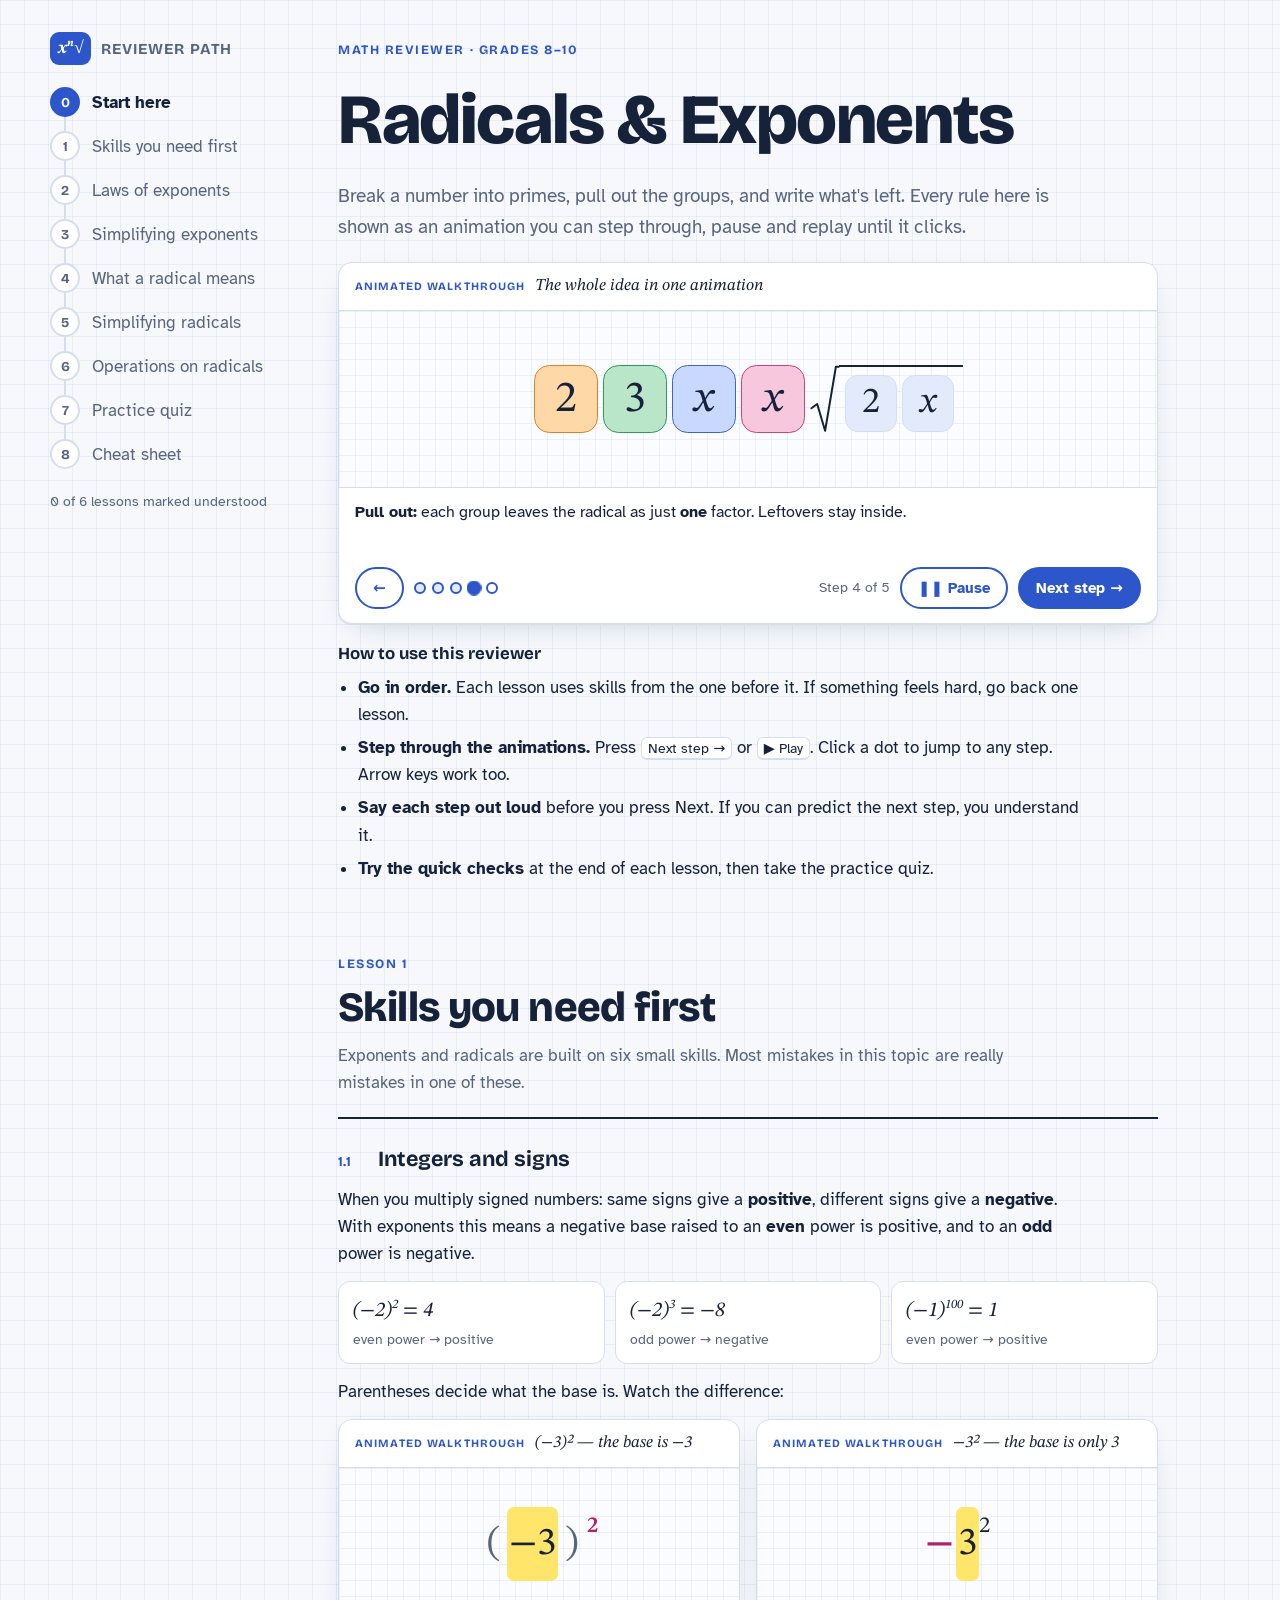
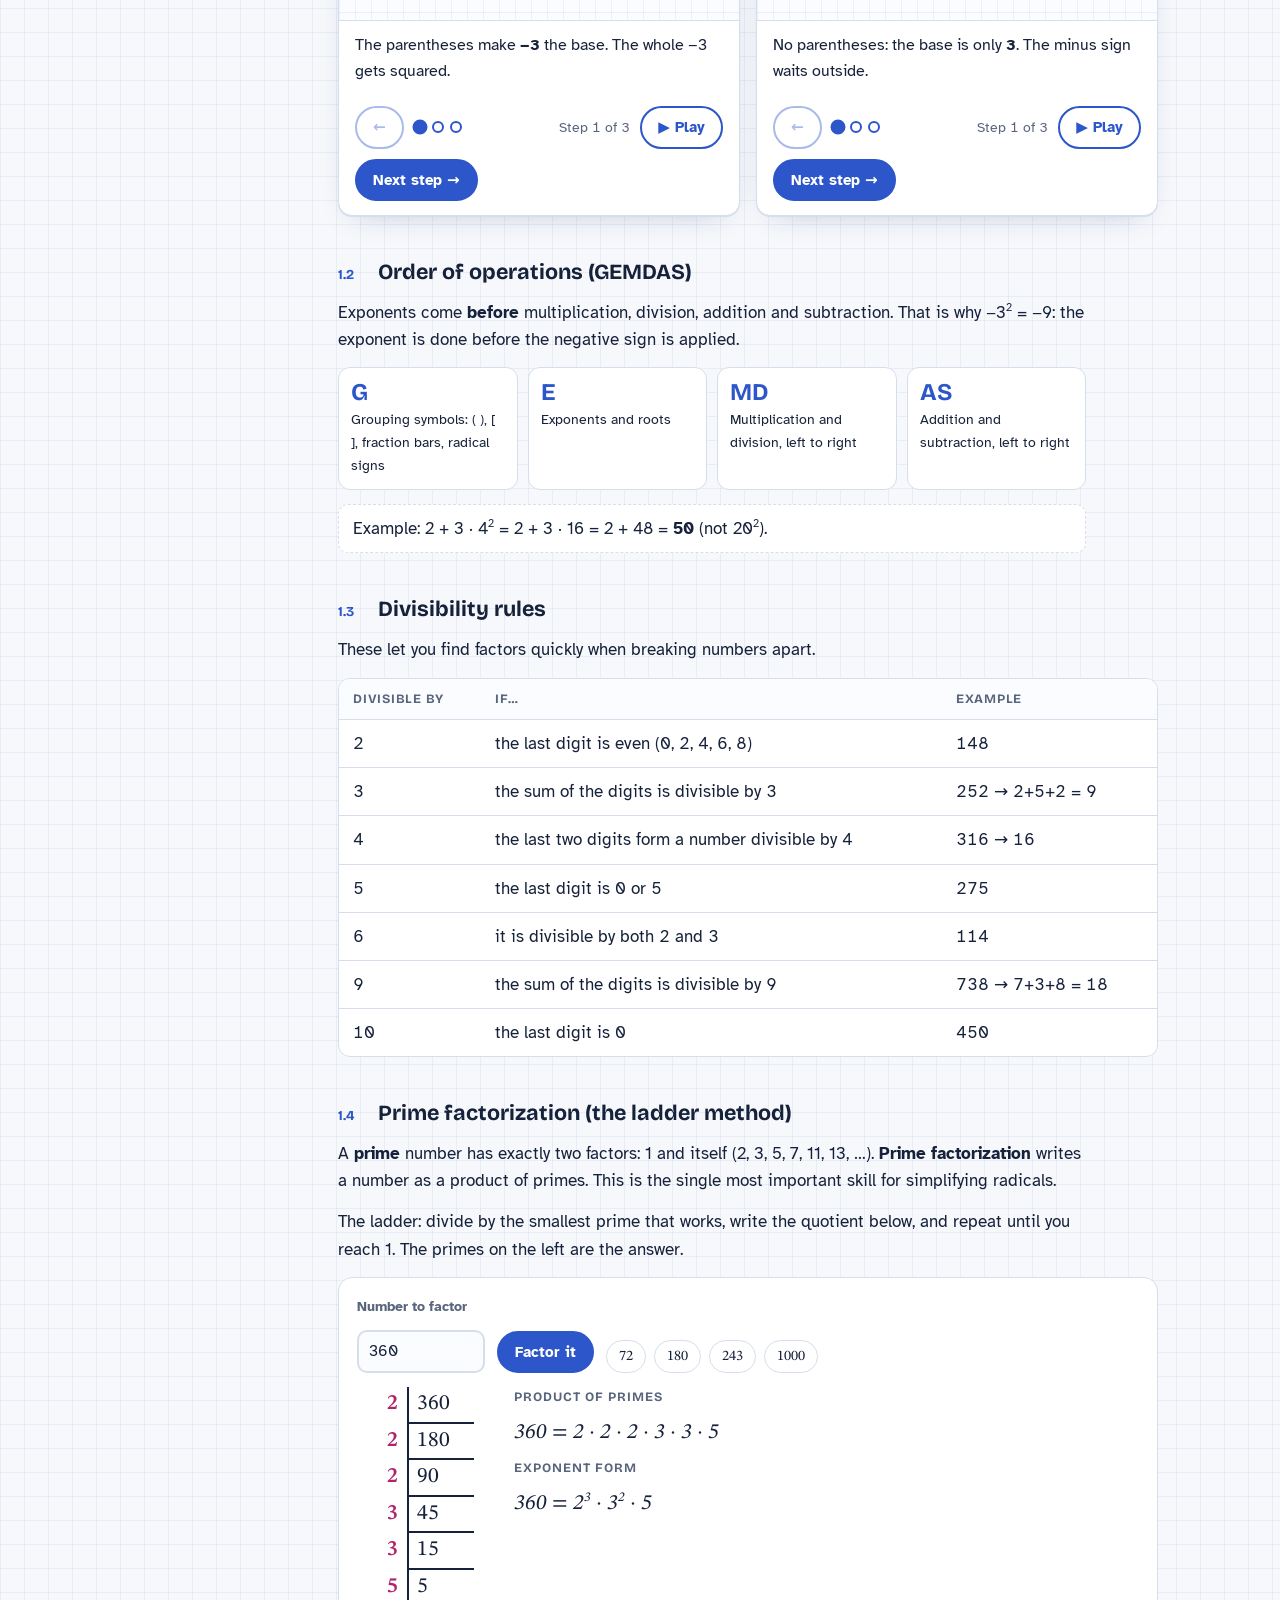
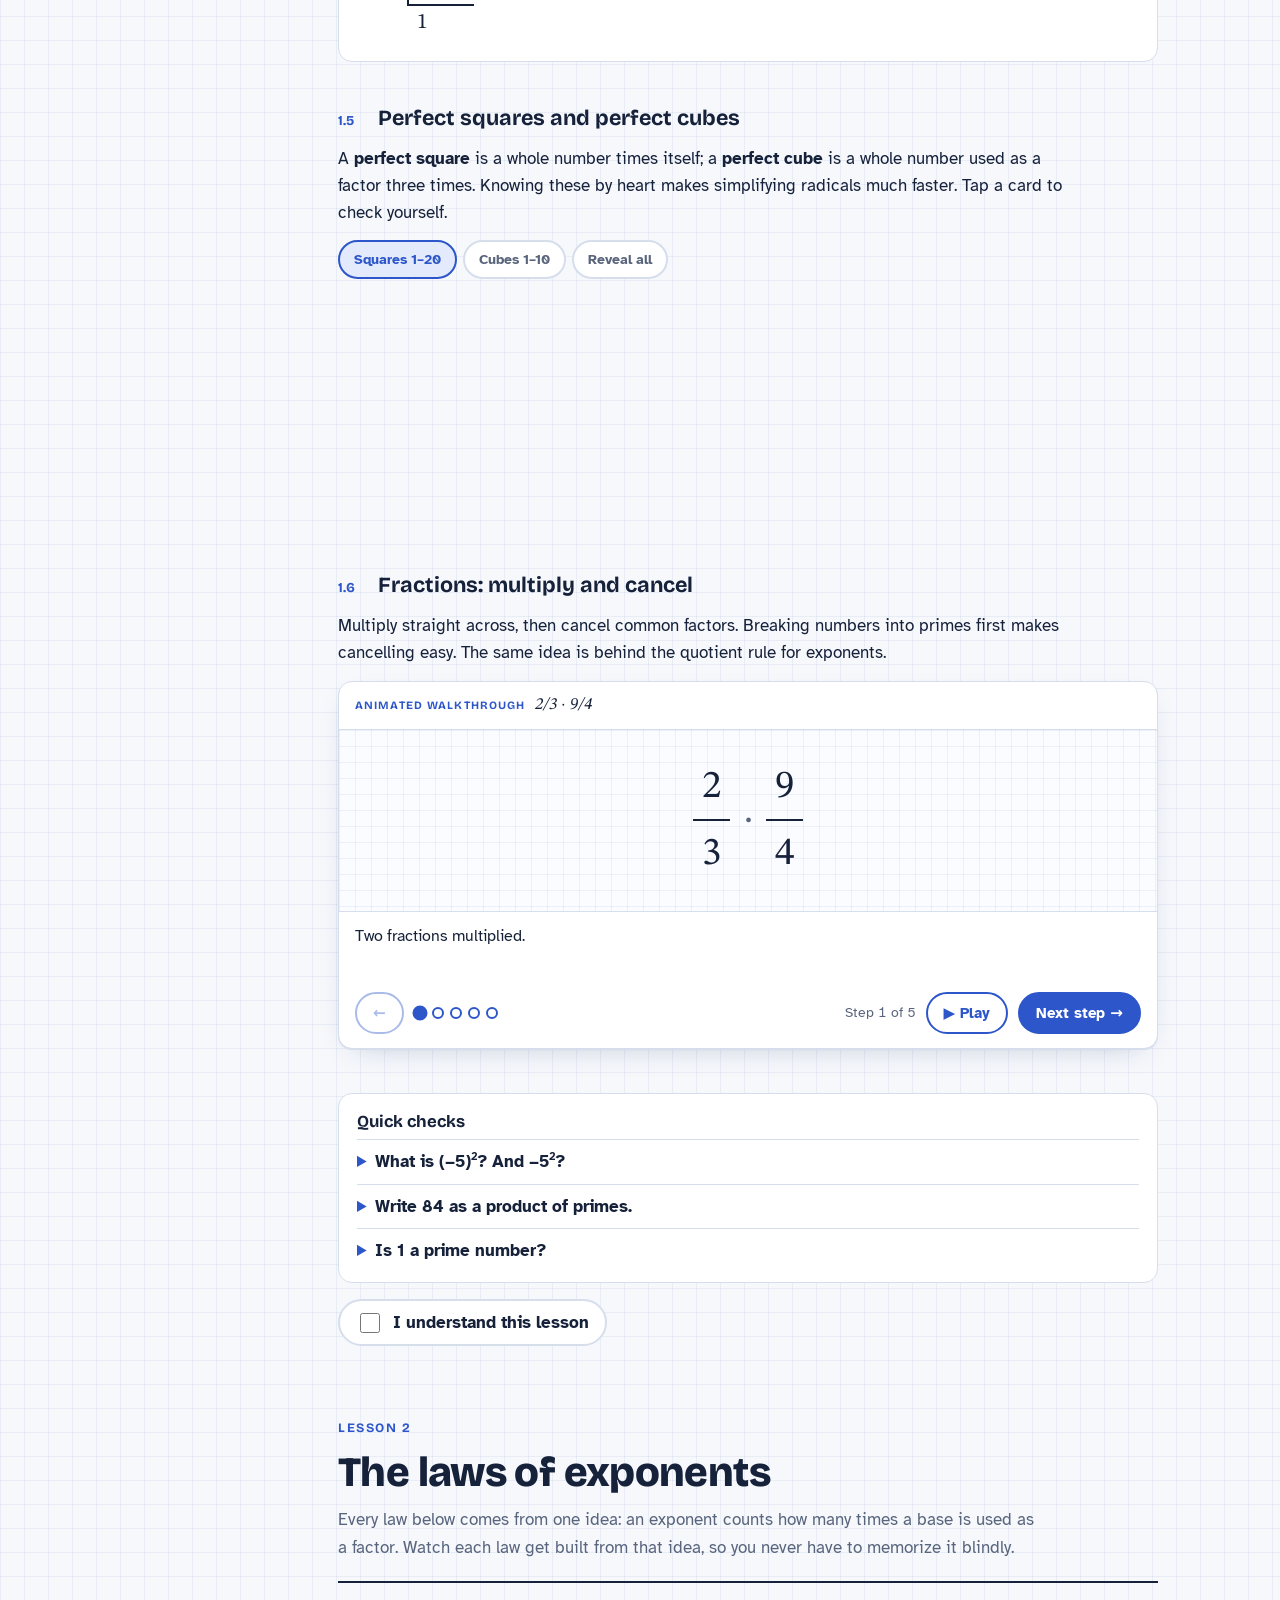
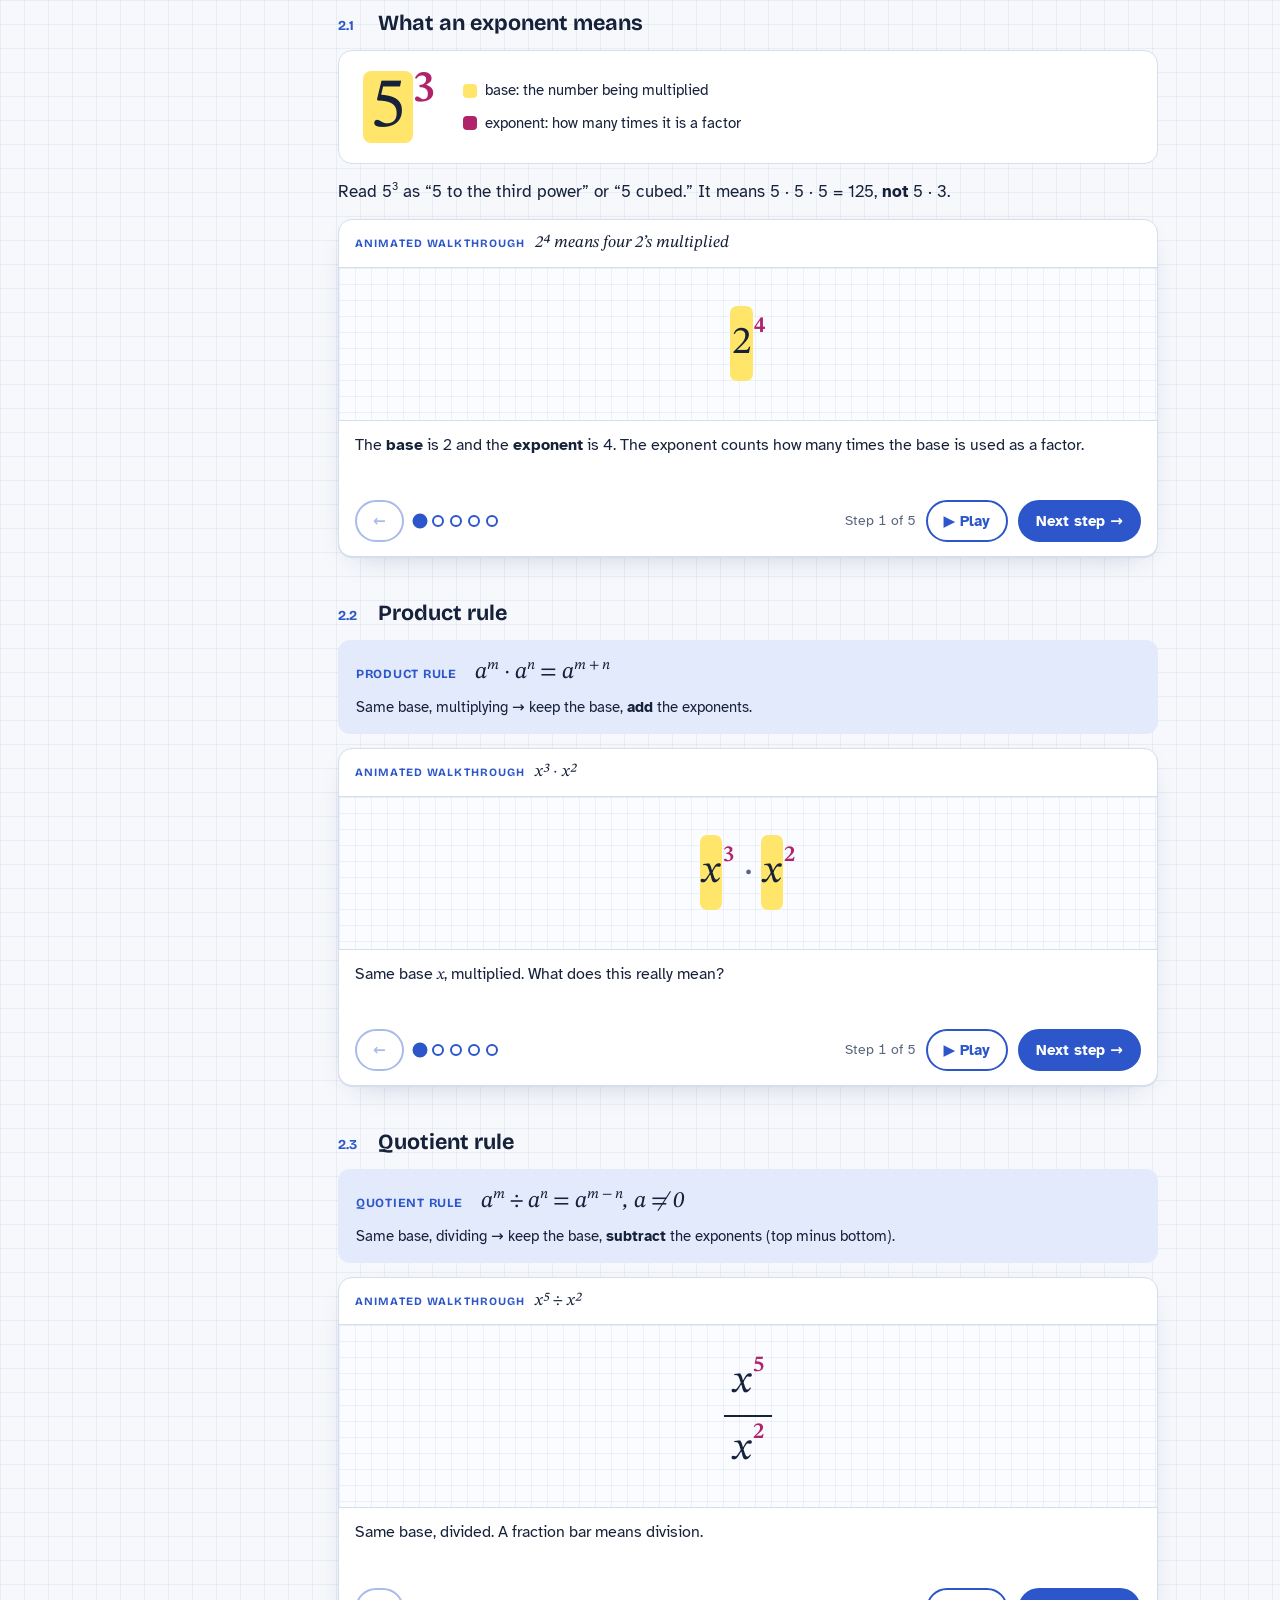
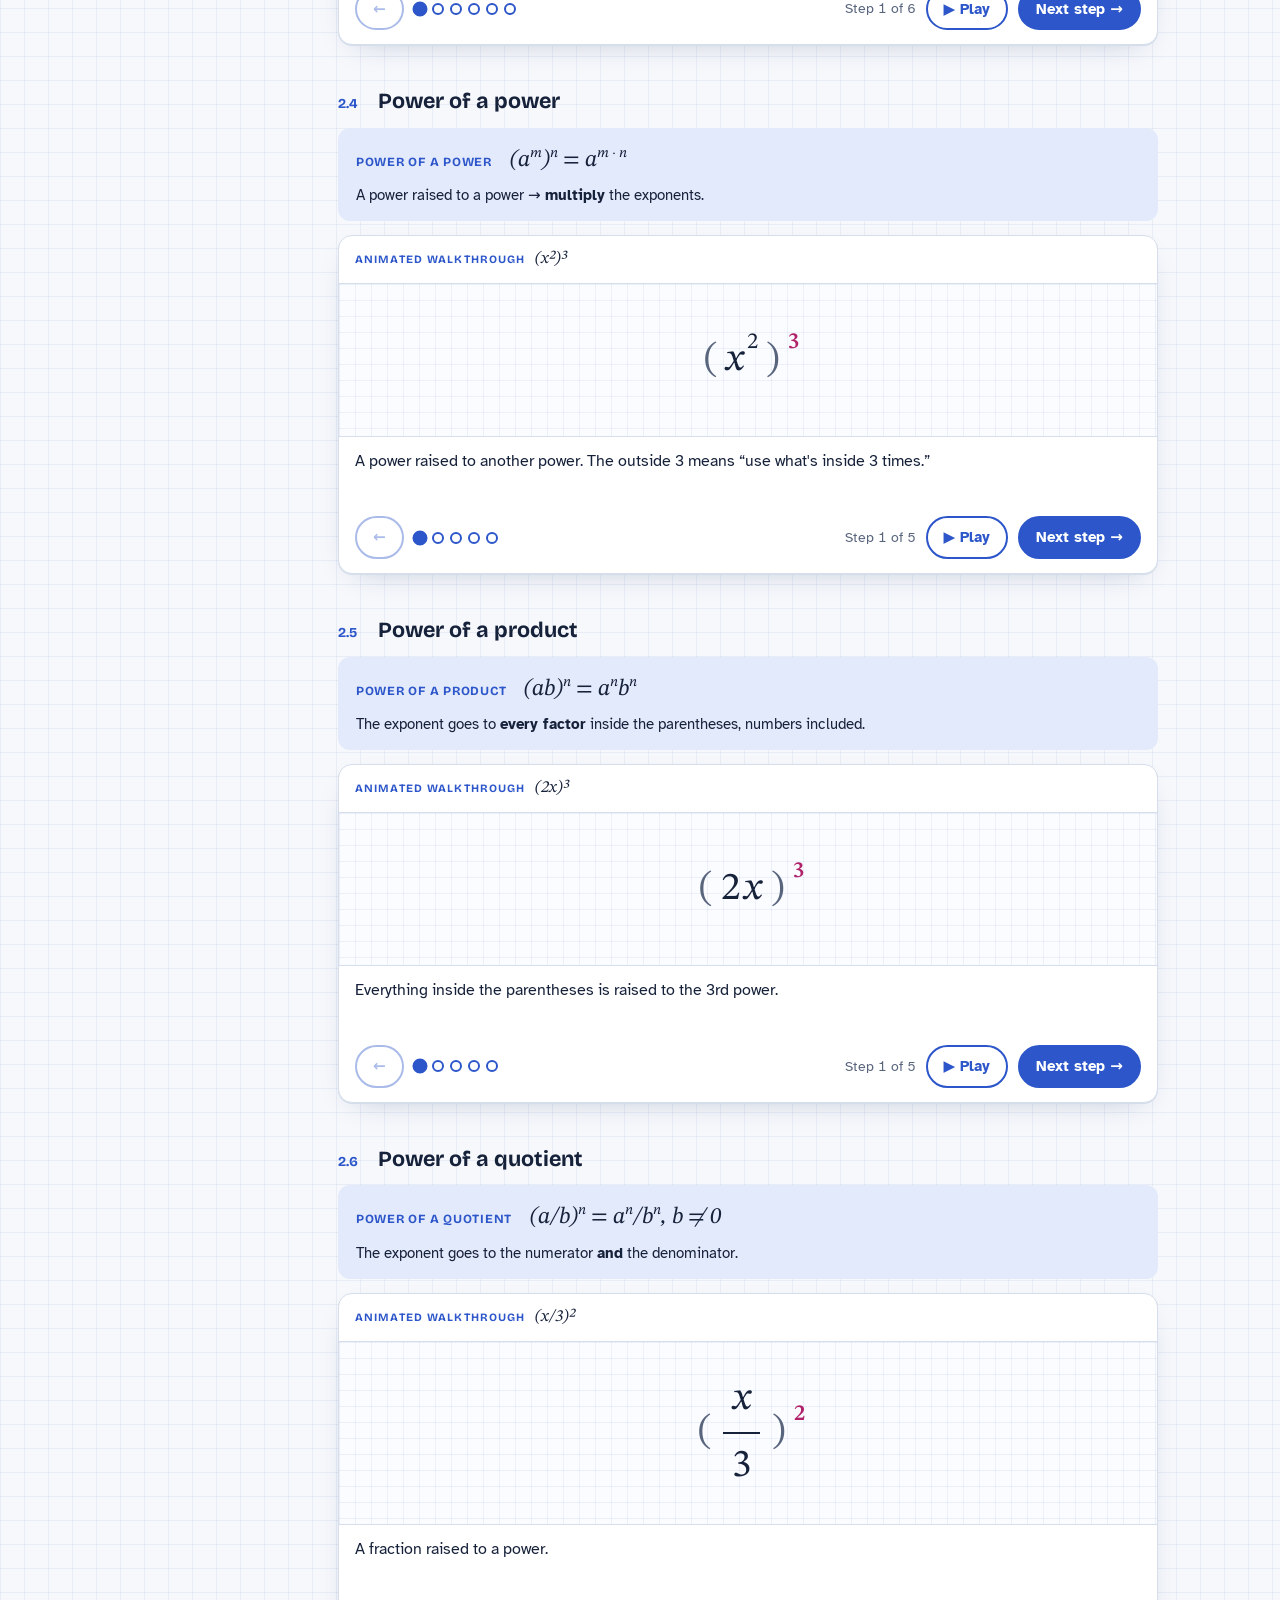
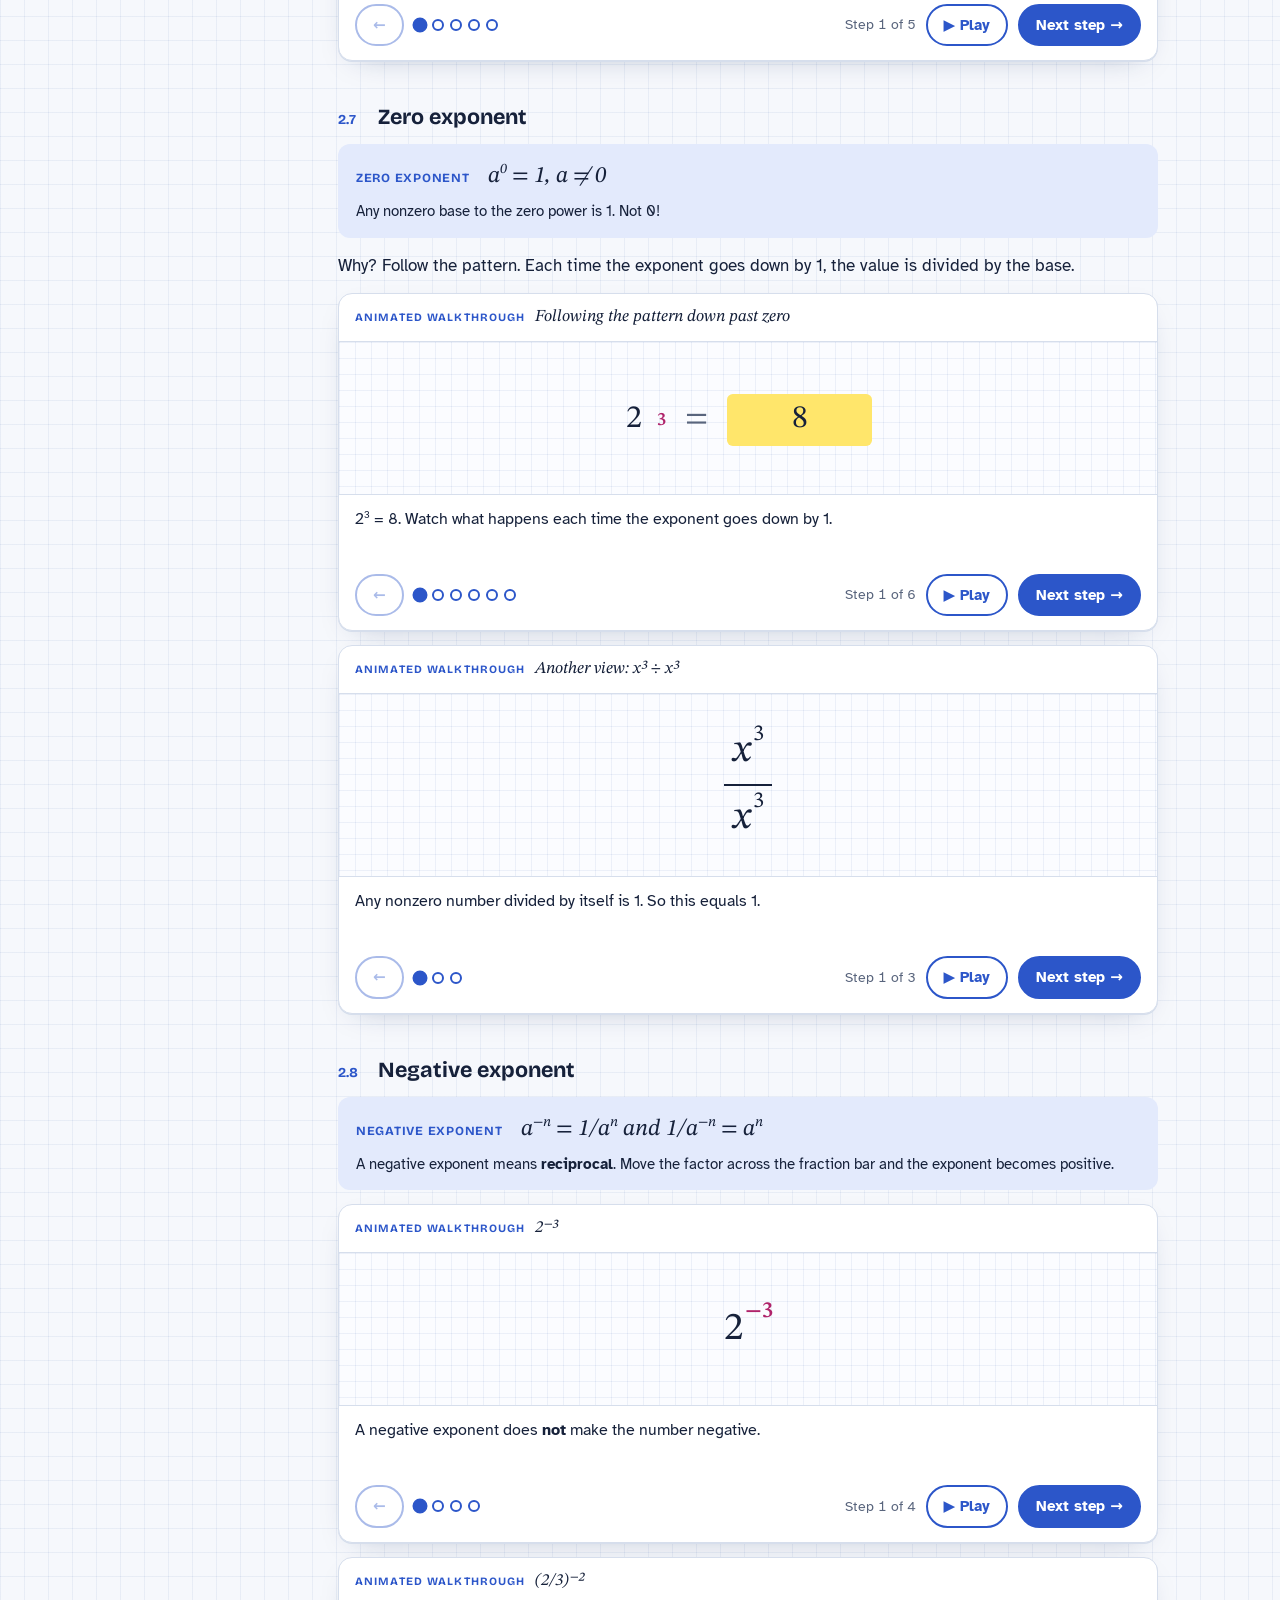
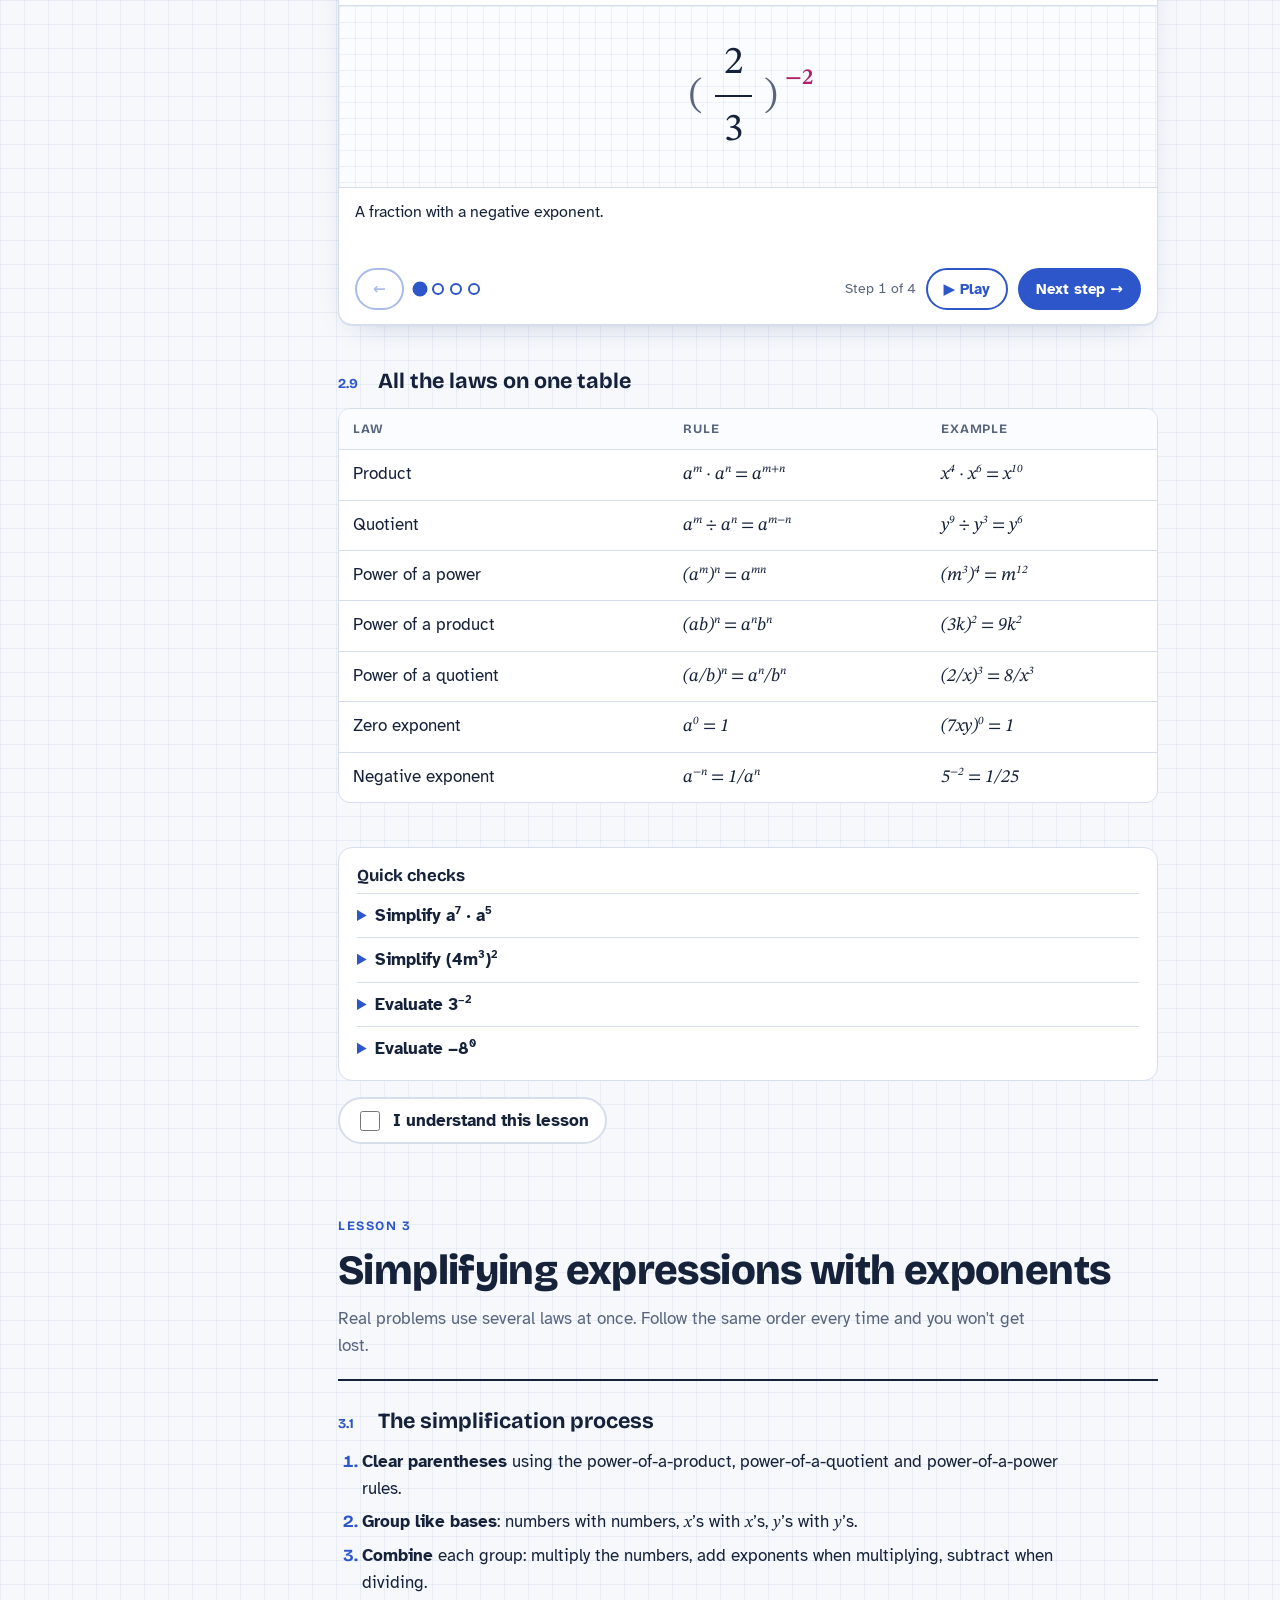
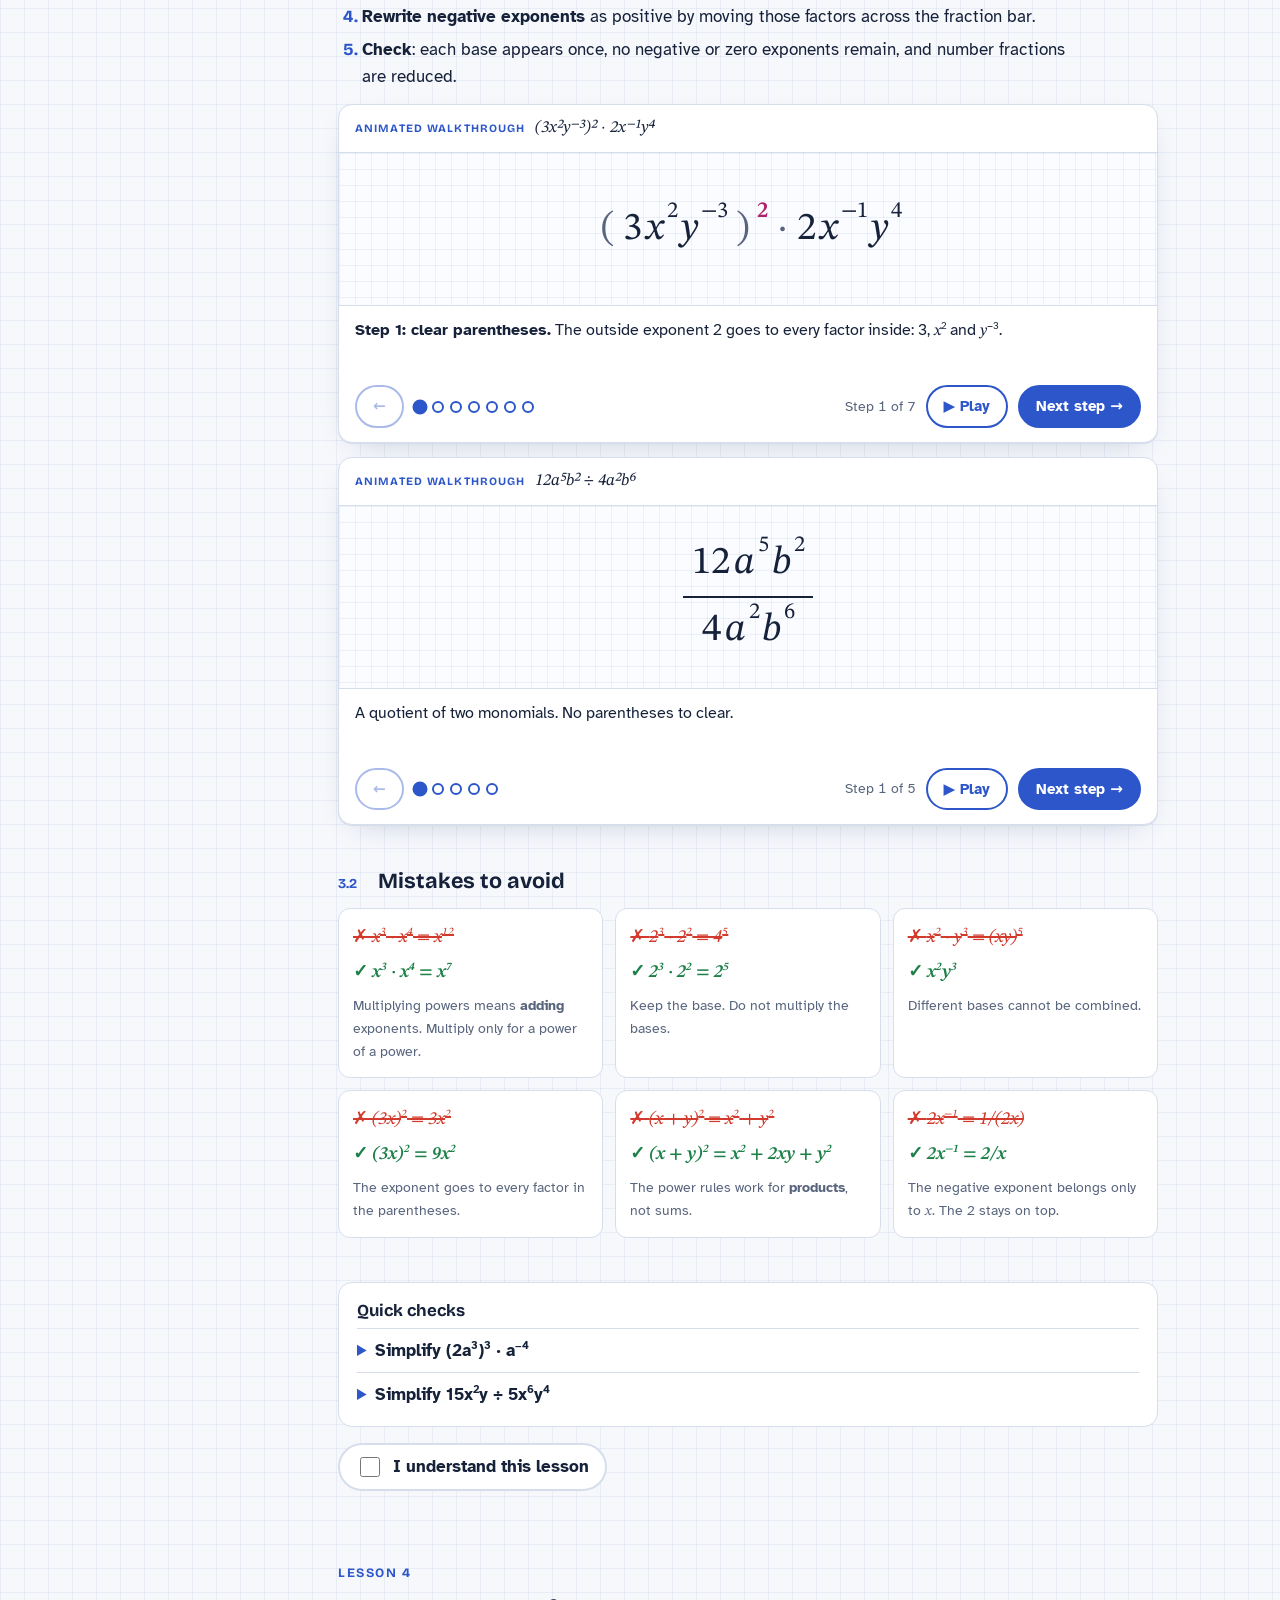
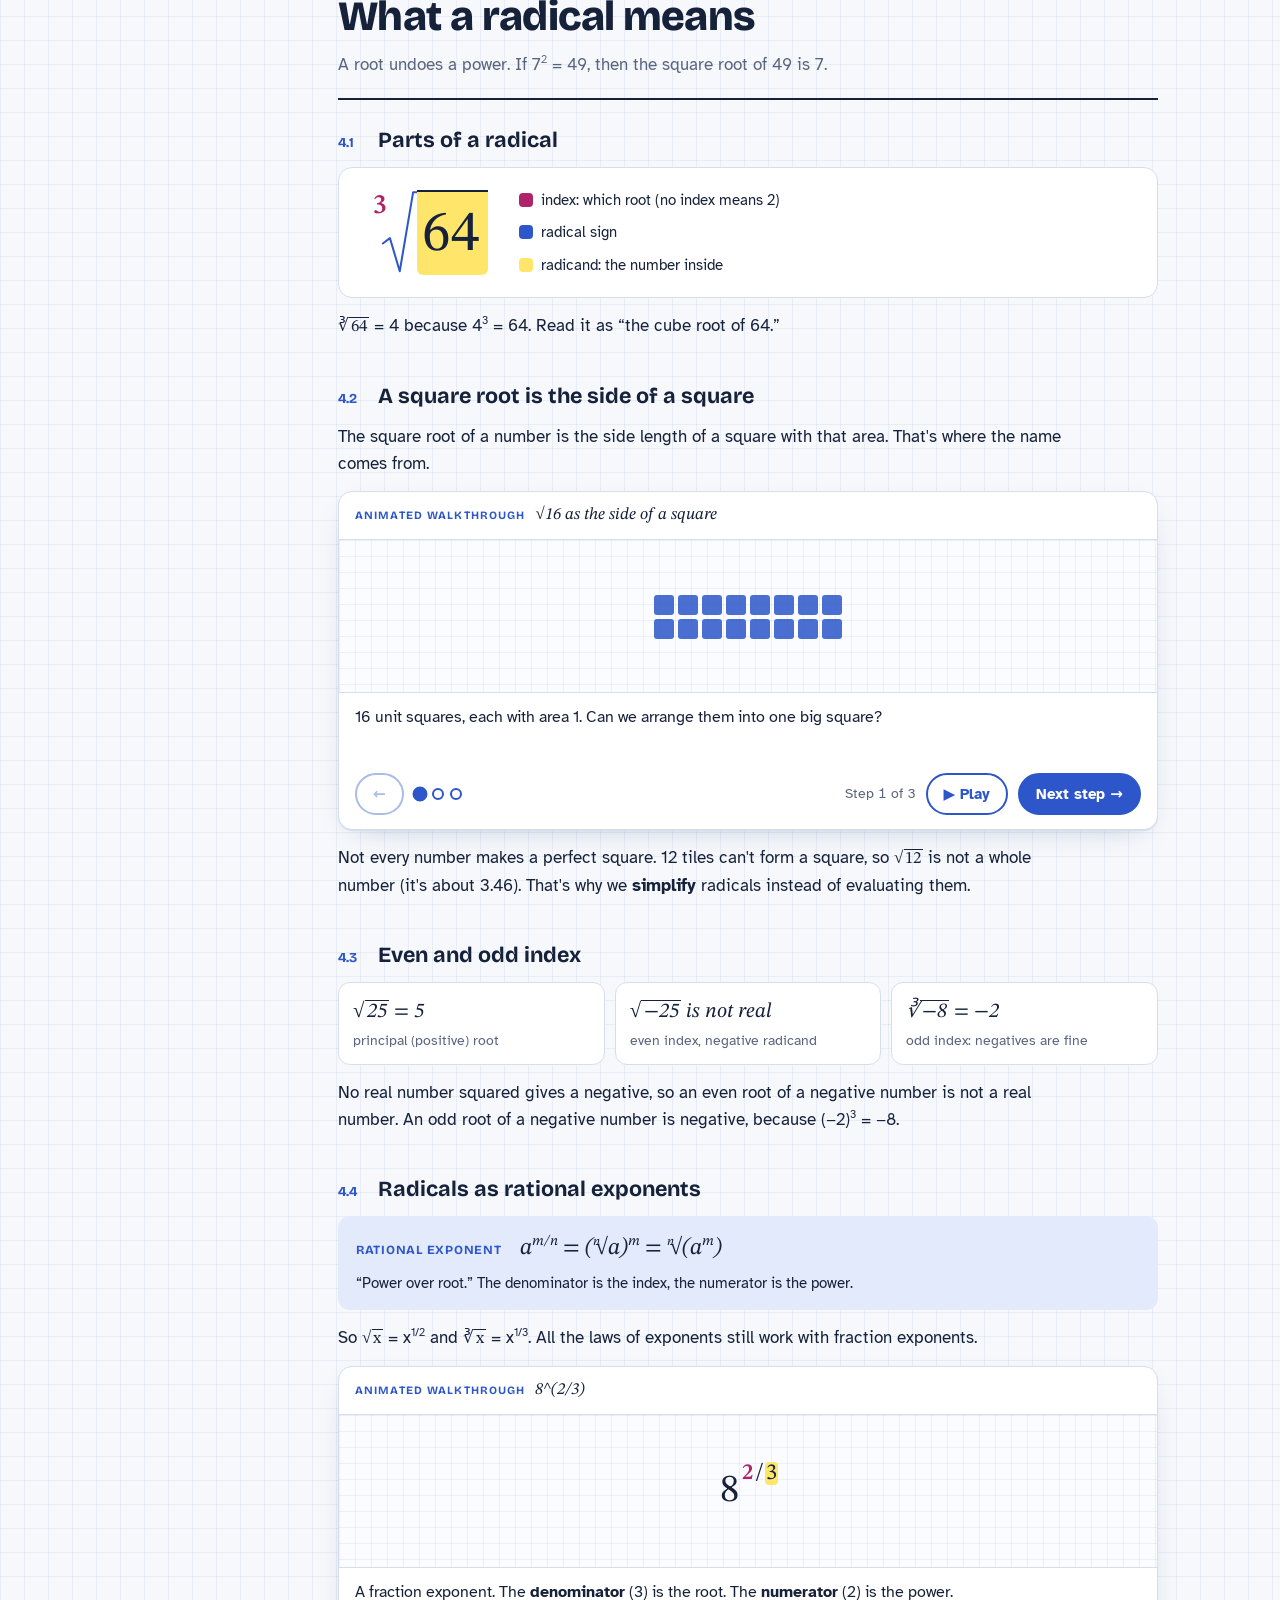
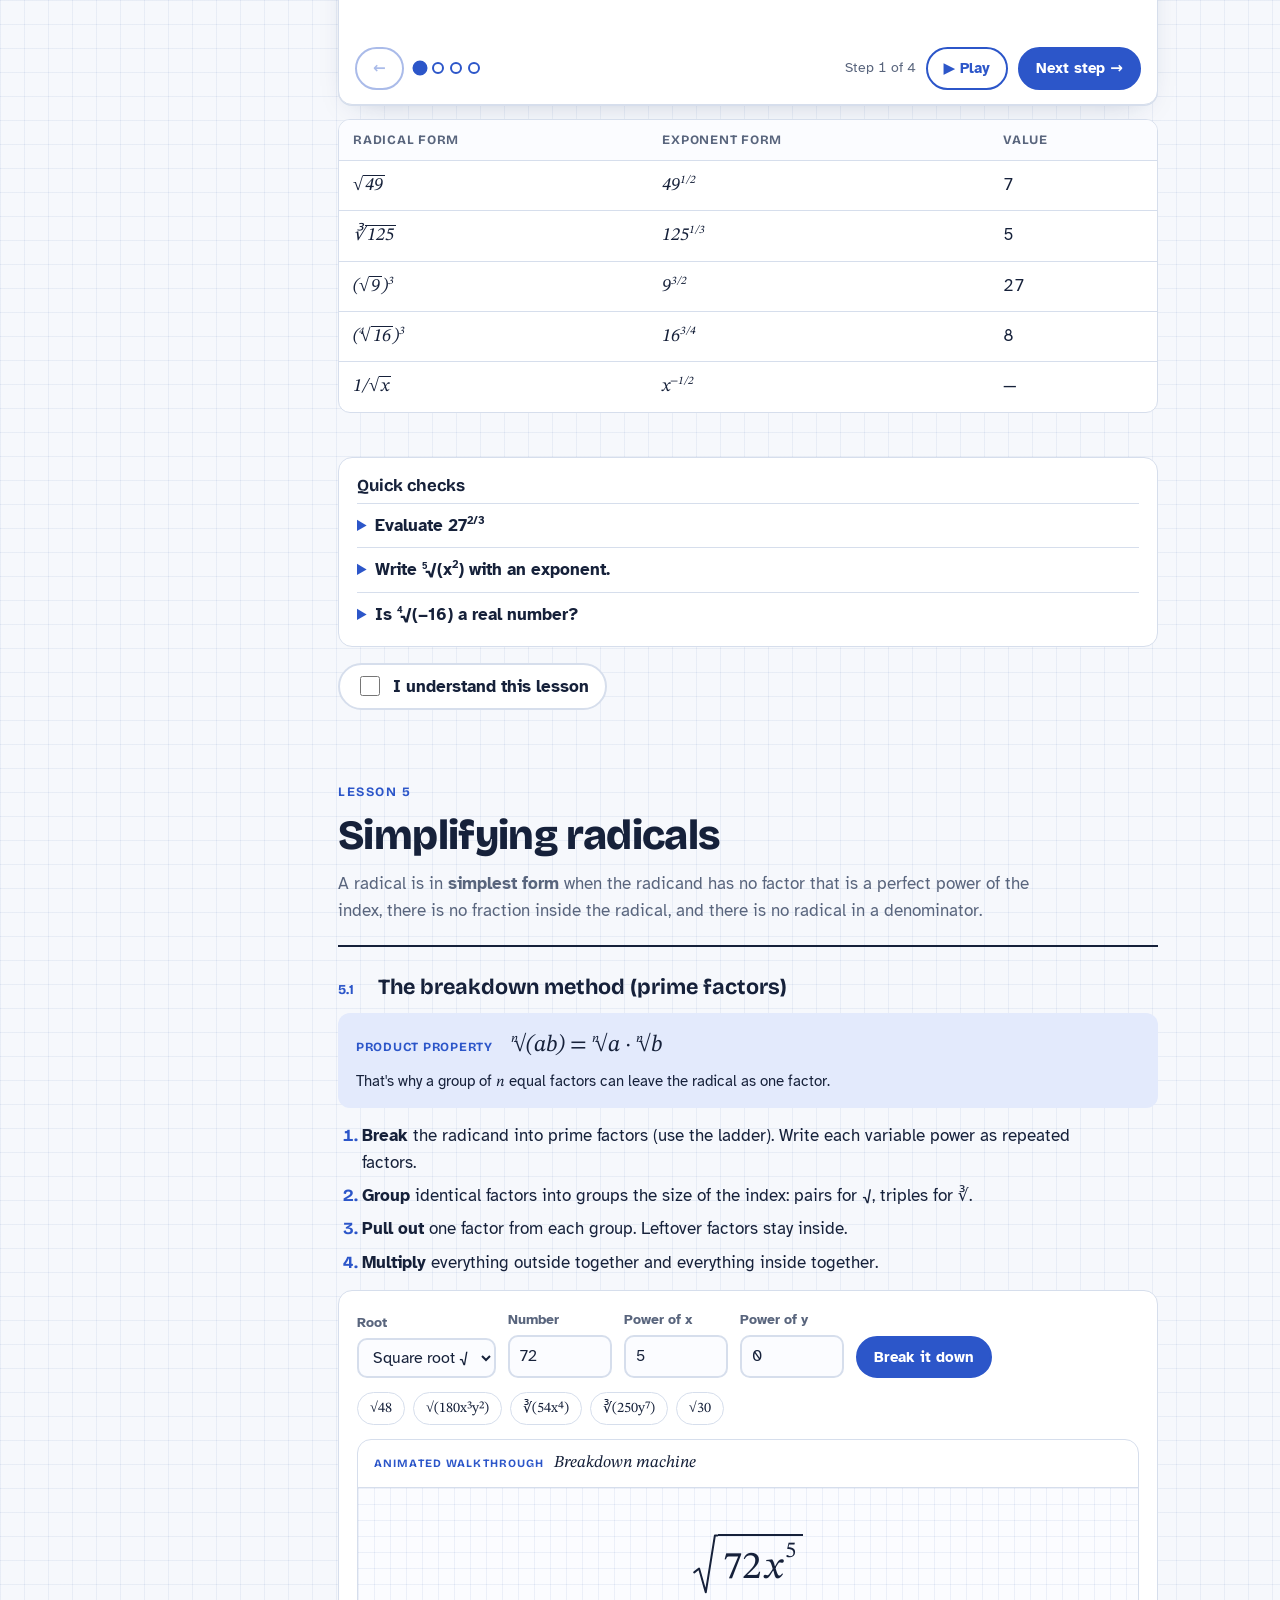
==== index.html @ 087edca4 "Add animated radicals and exponents reviewer site Static site with step-by-step animated walkthrough" ====
<!doctype html>
<html lang="en">
<head>
<meta charset="utf-8">
<meta name="viewport" content="width=device-width, initial-scale=1, viewport-fit=cover">
<title>Radicals &amp; Exponents Reviewer</title>
<meta name="claude:viewport-fit-sides" content="cover">
<meta name="description" content="An animated, step-by-step reviewer for the laws of exponents, simplifying radicals, and the prerequisite skills behind them.">
<link rel="preconnect" href="https://fonts.googleapis.com">
<link rel="preconnect" href="https://fonts.gstatic.com" crossorigin>
<link rel="stylesheet" href="https://fonts.googleapis.com/css2?family=Atkinson+Hyperlegible:ital,wght@0,400;0,700;1,400&family=Bricolage+Grotesque:opsz,wght@12..96,500;12..96,700;12..96,800&family=STIX+Two+Text:ital,wght@0,400;0,600;1,400;1,600&display=swap">
<link rel="stylesheet" href="style.css">
</head>
<body>
<!--CONTENT-START-->
<a class="skip" href="#start">Skip to content</a>

<div class="layout">
  <nav class="toc" aria-label="Reviewer sections">
    <div class="toc-brand">
      <span class="toc-logo" aria-hidden="true">x<sup>n</sup>√</span>
      <span>Reviewer path</span>
    </div>
    <ol>
      <li><a href="#start" data-sec="start"><span class="toc-n">0</span><span class="toc-t">Start here</span></a></li>
      <li><a href="#prereq" data-sec="prereq"><span class="toc-n">1</span><span class="toc-t">Skills you need first</span></a></li>
      <li><a href="#laws" data-sec="laws"><span class="toc-n">2</span><span class="toc-t">Laws of exponents</span></a></li>
      <li><a href="#simplify-exp" data-sec="simplify-exp"><span class="toc-n">3</span><span class="toc-t">Simplifying exponents</span></a></li>
      <li><a href="#radicals" data-sec="radicals"><span class="toc-n">4</span><span class="toc-t">What a radical means</span></a></li>
      <li><a href="#simplify-rad" data-sec="simplify-rad"><span class="toc-n">5</span><span class="toc-t">Simplifying radicals</span></a></li>
      <li><a href="#operations" data-sec="operations"><span class="toc-n">6</span><span class="toc-t">Operations on radicals</span></a></li>
      <li><a href="#practice" data-sec="practice"><span class="toc-n">7</span><span class="toc-t">Practice quiz</span></a></li>
      <li><a href="#cheatsheet" data-sec="cheatsheet"><span class="toc-n">8</span><span class="toc-t">Cheat sheet</span></a></li>
    </ol>
    <p class="toc-progress"><span id="doneCount">0</span> of 6 lessons marked understood</p>
  </nav>

  <main id="main">

    <!-- ============ 0. START ============ -->
    <section id="start" class="hero" data-section>
      <p class="eyebrow">Math reviewer · Grades 8–10</p>
      <h1>Radicals &amp; Exponents</h1>
      <p class="lede">Break a number into primes, pull out the groups, and write what's left. Every rule here is shown as an animation you can step through, pause and replay until it clicks.</p>
      <div class="hero-demo" id="heroDemo" data-title="The whole idea in one animation"></div>
      <div class="howto">
        <h2 class="h-small">How to use this reviewer</h2>
        <ul class="howto-list">
          <li><b>Go in order.</b> Each lesson uses skills from the one before it. If something feels hard, go back one lesson.</li>
          <li><b>Step through the animations.</b> Press <kbd>Next step →</kbd> or <kbd>▶ Play</kbd>. Click a dot to jump to any step. Arrow keys work too.</li>
          <li><b>Say each step out loud</b> before you press Next. If you can predict the next step, you understand it.</li>
          <li><b>Try the quick checks</b> at the end of each lesson, then take the practice quiz.</li>
        </ul>
      </div>
    </section>

    <!-- ============ 1. PREREQUISITES ============ -->
    <section id="prereq" data-section>
      <header class="sec-head">
        <span class="sec-n">Lesson 1</span>
        <h2>Skills you need first</h2>
        <p>Exponents and radicals are built on six small skills. Most mistakes in this topic are really mistakes in one of these.</p>
      </header>

      <article class="topic">
        <h3><span class="tn">1.1</span> Integers and signs</h3>
        <p>When you multiply signed numbers: same signs give a <b>positive</b>, different signs give a <b>negative</b>. With exponents this means a negative base raised to an <b>even</b> power is positive, and to an <b>odd</b> power is negative.</p>
        <div class="mini-grid">
          <div class="mini"><span class="m">(−2)<sup>2</sup> = 4</span><span class="cap">even power → positive</span></div>
          <div class="mini"><span class="m">(−2)<sup>3</sup> = −8</span><span class="cap">odd power → negative</span></div>
          <div class="mini"><span class="m">(−1)<sup>100</sup> = 1</span><span class="cap">even power → positive</span></div>
        </div>
        <p>Parentheses decide what the base is. Watch the difference:</p>
        <div class="pair">
          <div data-stepper="signParen" data-title="(−3)² — the base is −3"></div>
          <div data-stepper="signNoParen" data-title="−3² — the base is only 3"></div>
        </div>
      </article>

      <article class="topic">
        <h3><span class="tn">1.2</span> Order of operations (GEMDAS)</h3>
        <p>Exponents come <b>before</b> multiplication, division, addition and subtraction. That is why −3<sup>2</sup> = −9: the exponent is done before the negative sign is applied.</p>
        <ol class="gemdas">
          <li><b>G</b><span>Grouping symbols: ( ), [ ], fraction bars, radical signs</span></li>
          <li><b>E</b><span>Exponents and roots</span></li>
          <li><b>MD</b><span>Multiplication and division, left to right</span></li>
          <li><b>AS</b><span>Addition and subtraction, left to right</span></li>
        </ol>
        <p class="example">Example: 2 + 3 · 4<sup>2</sup> = 2 + 3 · 16 = 2 + 48 = <b>50</b> (not 20<sup>2</sup>).</p>
      </article>

      <article class="topic">
        <h3><span class="tn">1.3</span> Divisibility rules</h3>
        <p>These let you find factors quickly when breaking numbers apart.</p>
        <div class="table-wrap">
          <table class="tbl">
            <thead><tr><th>Divisible by</th><th>If…</th><th>Example</th></tr></thead>
            <tbody>
              <tr><td>2</td><td>the last digit is even (0, 2, 4, 6, 8)</td><td>148</td></tr>
              <tr><td>3</td><td>the sum of the digits is divisible by 3</td><td>252 → 2+5+2 = 9</td></tr>
              <tr><td>4</td><td>the last two digits form a number divisible by 4</td><td>316 → 16</td></tr>
              <tr><td>5</td><td>the last digit is 0 or 5</td><td>275</td></tr>
              <tr><td>6</td><td>it is divisible by both 2 and 3</td><td>114</td></tr>
              <tr><td>9</td><td>the sum of the digits is divisible by 9</td><td>738 → 7+3+8 = 18</td></tr>
              <tr><td>10</td><td>the last digit is 0</td><td>450</td></tr>
            </tbody>
          </table>
        </div>
      </article>

      <article class="topic">
        <h3><span class="tn">1.4</span> Prime factorization (the ladder method)</h3>
        <p>A <b>prime</b> number has exactly two factors: 1 and itself (2, 3, 5, 7, 11, 13, …). <b>Prime factorization</b> writes a number as a product of primes. This is the single most important skill for simplifying radicals.</p>
        <p>The ladder: divide by the smallest prime that works, write the quotient below, and repeat until you reach 1. The primes on the left are the answer.</p>
        <div class="tool" id="ladderTool">
          <form class="tool-form" id="ladderForm">
            <label for="ladderN">Number to factor</label>
            <input id="ladderN" type="number" min="2" max="100000" value="360" inputmode="numeric">
            <button type="submit" class="btn">Factor it</button>
            <div class="chips" aria-label="Try these numbers">
              <button type="button" class="chip-btn" data-n="72">72</button>
              <button type="button" class="chip-btn" data-n="180">180</button>
              <button type="button" class="chip-btn" data-n="243">243</button>
              <button type="button" class="chip-btn" data-n="1000">1000</button>
            </div>
          </form>
          <div class="ladder-out" id="ladderOut" aria-live="polite"></div>
        </div>
      </article>

      <article class="topic">
        <h3><span class="tn">1.5</span> Perfect squares and perfect cubes</h3>
        <p>A <b>perfect square</b> is a whole number times itself; a <b>perfect cube</b> is a whole number used as a factor three times. Knowing these by heart makes simplifying radicals much faster. Tap a card to check yourself.</p>
        <div class="seg" role="group" aria-label="Choose card set">
          <button type="button" class="seg-btn is-on" data-set="sq" aria-pressed="true">Squares 1–20</button>
          <button type="button" class="seg-btn" data-set="cu" aria-pressed="false">Cubes 1–10</button>
          <button type="button" class="seg-btn" data-set="flipall">Reveal all</button>
        </div>
        <div class="cards" id="cards"></div>
      </article>

      <article class="topic">
        <h3><span class="tn">1.6</span> Fractions: multiply and cancel</h3>
        <p>Multiply straight across, then cancel common factors. Breaking numbers into primes first makes cancelling easy. The same idea is behind the quotient rule for exponents.</p>
        <div data-stepper="fraction" data-title="2/3 · 9/4"></div>
      </article>

      <div class="checks">
        <h3 class="h-small">Quick checks</h3>
        <details><summary>What is (−5)<sup>2</sup>? And −5<sup>2</sup>?</summary><p>(−5)<sup>2</sup> = 25 because the base is −5. −5<sup>2</sup> = −25 because only 5 is squared.</p></details>
        <details><summary>Write 84 as a product of primes.</summary><p>84 = 2 · 2 · 3 · 7 = 2<sup>2</sup> · 3 · 7</p></details>
        <details><summary>Is 1 a prime number?</summary><p>No. A prime has exactly two different factors. 1 has only one factor.</p></details>
      </div>
      <label class="done"><input type="checkbox" id="done-prereq" data-done="prereq"> I understand this lesson</label>
    </section>

    <!-- ============ 2. LAWS OF EXPONENTS ============ -->
    <section id="laws" data-section>
      <header class="sec-head">
        <span class="sec-n">Lesson 2</span>
        <h2>The laws of exponents</h2>
        <p>Every law below comes from one idea: an exponent counts how many times a base is used as a factor. Watch each law get built from that idea, so you never have to memorize it blindly.</p>
      </header>

      <article class="topic">
        <h3><span class="tn">2.1</span> What an exponent means</h3>
        <div class="anatomy" aria-label="Parts of a power">
          <div class="anat-expr"><span class="anat-base">5</span><sup class="anat-exp">3</sup></div>
          <div class="anat-labels">
            <span class="lab lab-base">base: the number being multiplied</span>
            <span class="lab lab-exp">exponent: how many times it is a factor</span>
          </div>
        </div>
        <p>Read 5<sup>3</sup> as “5 to the third power” or “5 cubed.” It means 5 · 5 · 5 = 125, <b>not</b> 5 · 3.</p>
        <div data-stepper="meaning" data-title="2⁴ means four 2’s multiplied"></div>
      </article>

      <article class="topic">
        <h3><span class="tn">2.2</span> Product rule</h3>
        <div class="rule"><span class="rule-name">Product rule</span><span class="rule-f m">a<sup>m</sup> · a<sup>n</sup> = a<sup>m + n</sup></span><span class="rule-say">Same base, multiplying → keep the base, <b>add</b> the exponents.</span></div>
        <div data-stepper="product" data-title="x³ · x²"></div>
      </article>

      <article class="topic">
        <h3><span class="tn">2.3</span> Quotient rule</h3>
        <div class="rule"><span class="rule-name">Quotient rule</span><span class="rule-f m">a<sup>m</sup> ÷ a<sup>n</sup> = a<sup>m − n</sup>, a ≠ 0</span><span class="rule-say">Same base, dividing → keep the base, <b>subtract</b> the exponents (top minus bottom).</span></div>
        <div data-stepper="quotient" data-title="x⁵ ÷ x²"></div>
      </article>

      <article class="topic">
        <h3><span class="tn">2.4</span> Power of a power</h3>
        <div class="rule"><span class="rule-name">Power of a power</span><span class="rule-f m">(a<sup>m</sup>)<sup>n</sup> = a<sup>m · n</sup></span><span class="rule-say">A power raised to a power → <b>multiply</b> the exponents.</span></div>
        <div data-stepper="powpow" data-title="(x²)³"></div>
      </article>

      <article class="topic">
        <h3><span class="tn">2.5</span> Power of a product</h3>
        <div class="rule"><span class="rule-name">Power of a product</span><span class="rule-f m">(ab)<sup>n</sup> = a<sup>n</sup>b<sup>n</sup></span><span class="rule-say">The exponent goes to <b>every factor</b> inside the parentheses, numbers included.</span></div>
        <div data-stepper="powprod" data-title="(2x)³"></div>
      </article>

      <article class="topic">
        <h3><span class="tn">2.6</span> Power of a quotient</h3>
        <div class="rule"><span class="rule-name">Power of a quotient</span><span class="rule-f m">(a/b)<sup>n</sup> = a<sup>n</sup>/b<sup>n</sup>, b ≠ 0</span><span class="rule-say">The exponent goes to the numerator <b>and</b> the denominator.</span></div>
        <div data-stepper="powquot" data-title="(x/3)²"></div>
      </article>

      <article class="topic">
        <h3><span class="tn">2.7</span> Zero exponent</h3>
        <div class="rule"><span class="rule-name">Zero exponent</span><span class="rule-f m">a<sup>0</sup> = 1, a ≠ 0</span><span class="rule-say">Any nonzero base to the zero power is 1. Not 0!</span></div>
        <p>Why? Follow the pattern. Each time the exponent goes down by 1, the value is divided by the base.</p>
        <div data-stepper="pattern" data-title="Following the pattern down past zero"></div>
        <div data-stepper="zeroq" data-title="Another view: x³ ÷ x³"></div>
      </article>

      <article class="topic">
        <h3><span class="tn">2.8</span> Negative exponent</h3>
        <div class="rule"><span class="rule-name">Negative exponent</span><span class="rule-f m">a<sup>−n</sup> = 1/a<sup>n</sup> and 1/a<sup>−n</sup> = a<sup>n</sup></span><span class="rule-say">A negative exponent means <b>reciprocal</b>. Move the factor across the fraction bar and the exponent becomes positive.</span></div>
        <div data-stepper="negative" data-title="2⁻³"></div>
        <div data-stepper="negfrac" data-title="(2/3)⁻²"></div>
      </article>

      <article class="topic">
        <h3><span class="tn">2.9</span> All the laws on one table</h3>
        <div class="table-wrap">
          <table class="tbl laws-tbl">
            <thead><tr><th>Law</th><th>Rule</th><th>Example</th></tr></thead>
            <tbody>
              <tr><td>Product</td><td class="m">a<sup>m</sup> · a<sup>n</sup> = a<sup>m+n</sup></td><td class="m">x<sup>4</sup> · x<sup>6</sup> = x<sup>10</sup></td></tr>
              <tr><td>Quotient</td><td class="m">a<sup>m</sup> ÷ a<sup>n</sup> = a<sup>m−n</sup></td><td class="m">y<sup>9</sup> ÷ y<sup>3</sup> = y<sup>6</sup></td></tr>
              <tr><td>Power of a power</td><td class="m">(a<sup>m</sup>)<sup>n</sup> = a<sup>mn</sup></td><td class="m">(m<sup>3</sup>)<sup>4</sup> = m<sup>12</sup></td></tr>
              <tr><td>Power of a product</td><td class="m">(ab)<sup>n</sup> = a<sup>n</sup>b<sup>n</sup></td><td class="m">(3k)<sup>2</sup> = 9k<sup>2</sup></td></tr>
              <tr><td>Power of a quotient</td><td class="m">(a/b)<sup>n</sup> = a<sup>n</sup>/b<sup>n</sup></td><td class="m">(2/x)<sup>3</sup> = 8/x<sup>3</sup></td></tr>
              <tr><td>Zero exponent</td><td class="m">a<sup>0</sup> = 1</td><td class="m">(7xy)<sup>0</sup> = 1</td></tr>
              <tr><td>Negative exponent</td><td class="m">a<sup>−n</sup> = 1/a<sup>n</sup></td><td class="m">5<sup>−2</sup> = 1/25</td></tr>
            </tbody>
          </table>
        </div>
      </article>

      <div class="checks">
        <h3 class="h-small">Quick checks</h3>
        <details><summary>Simplify a<sup>7</sup> · a<sup>5</sup></summary><p>a<sup>12</sup>. Same base, multiplying: add 7 + 5.</p></details>
        <details><summary>Simplify (4m<sup>3</sup>)<sup>2</sup></summary><p>4<sup>2</sup>(m<sup>3</sup>)<sup>2</sup> = 16m<sup>6</sup>. Don't forget to square the 4.</p></details>
        <details><summary>Evaluate 3<sup>−2</sup></summary><p>1/3<sup>2</sup> = 1/9. The answer is positive.</p></details>
        <details><summary>Evaluate −8<sup>0</sup></summary><p>−1. Only 8 is raised to the 0 power: −(8<sup>0</sup>) = −(1) = −1.</p></details>
      </div>
      <label class="done"><input type="checkbox" id="done-laws" data-done="laws"> I understand this lesson</label>
    </section>

    <!-- ============ 3. SIMPLIFYING EXPONENT EXPRESSIONS ============ -->
    <section id="simplify-exp" data-section>
      <header class="sec-head">
        <span class="sec-n">Lesson 3</span>
        <h2>Simplifying expressions with exponents</h2>
        <p>Real problems use several laws at once. Follow the same order every time and you won't get lost.</p>
      </header>

      <article class="topic">
        <h3><span class="tn">3.1</span> The simplification process</h3>
        <ol class="process">
          <li><b>Clear parentheses</b> using the power-of-a-product, power-of-a-quotient and power-of-a-power rules.</li>
          <li><b>Group like bases</b>: numbers with numbers, <i>x</i>’s with <i>x</i>’s, <i>y</i>’s with <i>y</i>’s.</li>
          <li><b>Combine</b> each group: multiply the numbers, add exponents when multiplying, subtract when dividing.</li>
          <li><b>Rewrite negative exponents</b> as positive by moving those factors across the fraction bar.</li>
          <li><b>Check</b>: each base appears once, no negative or zero exponents remain, and number fractions are reduced.</li>
        </ol>
        <div data-stepper="simp1" data-title="(3x²y⁻³)² · 2x⁻¹y⁴"></div>
        <div data-stepper="simp2" data-title="12a⁵b² ÷ 4a²b⁶"></div>
      </article>

      <article class="topic">
        <h3><span class="tn">3.2</span> Mistakes to avoid</h3>
        <div class="mistakes">
          <div class="mistake"><span class="bad m">x<sup>3</sup> · x<sup>4</sup> = x<sup>12</sup></span><span class="good m">x<sup>3</sup> · x<sup>4</sup> = x<sup>7</sup></span><p>Multiplying powers means <b>adding</b> exponents. Multiply only for a power of a power.</p></div>
          <div class="mistake"><span class="bad m">2<sup>3</sup> · 2<sup>2</sup> = 4<sup>5</sup></span><span class="good m">2<sup>3</sup> · 2<sup>2</sup> = 2<sup>5</sup></span><p>Keep the base. Do not multiply the bases.</p></div>
          <div class="mistake"><span class="bad m">x<sup>2</sup> · y<sup>3</sup> = (xy)<sup>5</sup></span><span class="good m">x<sup>2</sup>y<sup>3</sup></span><p>Different bases cannot be combined.</p></div>
          <div class="mistake"><span class="bad m">(3x)<sup>2</sup> = 3x<sup>2</sup></span><span class="good m">(3x)<sup>2</sup> = 9x<sup>2</sup></span><p>The exponent goes to every factor in the parentheses.</p></div>
          <div class="mistake"><span class="bad m">(x + y)<sup>2</sup> = x<sup>2</sup> + y<sup>2</sup></span><span class="good m">(x + y)<sup>2</sup> = x<sup>2</sup> + 2xy + y<sup>2</sup></span><p>The power rules work for <b>products</b>, not sums.</p></div>
          <div class="mistake"><span class="bad m">2x<sup>−1</sup> = 1/(2x)</span><span class="good m">2x<sup>−1</sup> = 2/x</span><p>The negative exponent belongs only to <i>x</i>. The 2 stays on top.</p></div>
        </div>
      </article>

      <div class="checks">
        <h3 class="h-small">Quick checks</h3>
        <details><summary>Simplify (2a<sup>3</sup>)<sup>3</sup> · a<sup>−4</sup></summary><p>8a<sup>9</sup> · a<sup>−4</sup> = 8a<sup>5</sup></p></details>
        <details><summary>Simplify 15x<sup>2</sup>y ÷ 5x<sup>6</sup>y<sup>4</sup></summary><p>3x<sup>−4</sup>y<sup>−3</sup> = 3/(x<sup>4</sup>y<sup>3</sup>)</p></details>
      </div>
      <label class="done"><input type="checkbox" id="done-simplify-exp" data-done="simplify-exp"> I understand this lesson</label>
    </section>

    <!-- ============ 4. RADICALS ============ -->
    <section id="radicals" data-section>
      <header class="sec-head">
        <span class="sec-n">Lesson 4</span>
        <h2>What a radical means</h2>
        <p>A root undoes a power. If 7<sup>2</sup> = 49, then the square root of 49 is 7.</p>
      </header>

      <article class="topic">
        <h3><span class="tn">4.1</span> Parts of a radical</h3>
        <div class="anatomy rad-anat" aria-label="Parts of a radical">
          <div class="anat-expr" id="radAnat"></div>
          <div class="anat-labels">
            <span class="lab lab-idx">index: which root (no index means 2)</span>
            <span class="lab lab-sym">radical sign</span>
            <span class="lab lab-rad">radicand: the number inside</span>
          </div>
        </div>
        <p><span class="r">∛<span class="ov">64</span></span> = 4 because 4<sup>3</sup> = 64. Read it as “the cube root of 64.”</p>
      </article>

      <article class="topic">
        <h3><span class="tn">4.2</span> A square root is the side of a square</h3>
        <p>The square root of a number is the side length of a square with that area. That's where the name comes from.</p>
        <div data-stepper="area" data-title="√16 as the side of a square"></div>
        <p>Not every number makes a perfect square. 12 tiles can't form a square, so <span class="r">√<span class="ov">12</span></span> is not a whole number (it's about 3.46). That's why we <b>simplify</b> radicals instead of evaluating them.</p>
      </article>

      <article class="topic">
        <h3><span class="tn">4.3</span> Even and odd index</h3>
        <div class="mini-grid">
          <div class="mini"><span class="m"><span class="r">√<span class="ov">25</span></span> = 5</span><span class="cap">principal (positive) root</span></div>
          <div class="mini"><span class="m"><span class="r">√<span class="ov">−25</span></span> is not real</span><span class="cap">even index, negative radicand</span></div>
          <div class="mini"><span class="m"><span class="r">∛<span class="ov">−8</span></span> = −2</span><span class="cap">odd index: negatives are fine</span></div>
        </div>
        <p>No real number squared gives a negative, so an even root of a negative number is not a real number. An odd root of a negative number is negative, because (−2)<sup>3</sup> = −8.</p>
      </article>

      <article class="topic">
        <h3><span class="tn">4.4</span> Radicals as rational exponents</h3>
        <div class="rule"><span class="rule-name">Rational exponent</span><span class="rule-f m">a<sup>m/n</sup> = (<sup class="idx">n</sup>√a)<sup>m</sup> = <sup class="idx">n</sup>√(a<sup>m</sup>)</span><span class="rule-say">“Power over root.” The denominator is the index, the numerator is the power.</span></div>
        <p>So <span class="r">√<span class="ov">x</span></span> = x<sup>1/2</sup> and <span class="r">∛<span class="ov">x</span></span> = x<sup>1/3</sup>. All the laws of exponents still work with fraction exponents.</p>
        <div data-stepper="ratexp" data-title="8^(2/3)"></div>
        <div class="table-wrap">
          <table class="tbl">
            <thead><tr><th>Radical form</th><th>Exponent form</th><th>Value</th></tr></thead>
            <tbody>
              <tr><td class="m"><span class="r">√<span class="ov">49</span></span></td><td class="m">49<sup>1/2</sup></td><td>7</td></tr>
              <tr><td class="m"><span class="r">∛<span class="ov">125</span></span></td><td class="m">125<sup>1/3</sup></td><td>5</td></tr>
              <tr><td class="m">(<span class="r">√<span class="ov">9</span></span>)<sup>3</sup></td><td class="m">9<sup>3/2</sup></td><td>27</td></tr>
              <tr><td class="m">(<sup class="idx">4</sup><span class="r">√<span class="ov">16</span></span>)<sup>3</sup></td><td class="m">16<sup>3/4</sup></td><td>8</td></tr>
              <tr><td class="m">1/<span class="r">√<span class="ov">x</span></span></td><td class="m">x<sup>−1/2</sup></td><td>—</td></tr>
            </tbody>
          </table>
        </div>
      </article>

      <div class="checks">
        <h3 class="h-small">Quick checks</h3>
        <details><summary>Evaluate 27<sup>2/3</sup></summary><p>(∛27)<sup>2</sup> = 3<sup>2</sup> = 9</p></details>
        <details><summary>Write <sup class="idx">5</sup>√(x<sup>2</sup>) with an exponent.</summary><p>x<sup>2/5</sup></p></details>
        <details><summary>Is <sup class="idx">4</sup>√(−16) a real number?</summary><p>No. The index 4 is even and the radicand is negative.</p></details>
      </div>
      <label class="done"><input type="checkbox" id="done-radicals" data-done="radicals"> I understand this lesson</label>
    </section>

    <!-- ============ 5. SIMPLIFYING RADICALS ============ -->
    <section id="simplify-rad" data-section>
      <header class="sec-head">
        <span class="sec-n">Lesson 5</span>
        <h2>Simplifying radicals</h2>
        <p>A radical is in <b>simplest form</b> when the radicand has no factor that is a perfect power of the index, there is no fraction inside the radical, and there is no radical in a denominator.</p>
      </header>

      <article class="topic">
        <h3><span class="tn">5.1</span> The breakdown method (prime factors)</h3>
        <div class="rule"><span class="rule-name">Product property</span><span class="rule-f m"><sup class="idx">n</sup>√(ab) = <sup class="idx">n</sup>√a · <sup class="idx">n</sup>√b</span><span class="rule-say">That's why a group of <i>n</i> equal factors can leave the radical as one factor.</span></div>
        <ol class="process">
          <li><b>Break</b> the radicand into prime factors (use the ladder). Write each variable power as repeated factors.</li>
          <li><b>Group</b> identical factors into groups the size of the index: pairs for √, triples for ∛.</li>
          <li><b>Pull out</b> one factor from each group. Leftover factors stay inside.</li>
          <li><b>Multiply</b> everything outside together and everything inside together.</li>
        </ol>
        <div class="tool" id="radTool">
          <form class="tool-form rad-form" id="radForm">
            <div class="field"><label for="radIdx">Root</label>
              <select id="radIdx"><option value="2" selected>Square root √</option><option value="3">Cube root ∛</option><option value="4">Fourth root ∜</option></select></div>
            <div class="field"><label for="radN">Number</label><input id="radN" type="number" min="1" max="100000" value="72" inputmode="numeric"></div>
            <div class="field"><label for="radX">Power of x</label><input id="radX" type="number" min="0" max="12" value="5" inputmode="numeric"></div>
            <div class="field"><label for="radY">Power of y</label><input id="radY" type="number" min="0" max="12" value="0" inputmode="numeric"></div>
            <button type="submit" class="btn">Break it down</button>
          </form>
          <div class="chips" aria-label="Try these examples">
            <button type="button" class="chip-btn" data-ex="2,48,0,0">√48</button>
            <button type="button" class="chip-btn" data-ex="2,180,3,2">√(180x³y²)</button>
            <button type="button" class="chip-btn" data-ex="3,54,4,0">∛(54x⁴)</button>
            <button type="button" class="chip-btn" data-ex="3,250,0,7">∛(250y⁷)</button>
            <button type="button" class="chip-btn" data-ex="2,30,0,0">√30</button>
          </div>
          <p class="tool-err" id="radErr" hidden></p>
          <div id="radStepper" data-title="Breakdown machine"></div>
        </div>
        <p class="note">Variables are assumed to be non-negative so that, for example, <span class="r">√<span class="ov">x²</span></span> = x.</p>
      </article>

      <article class="topic">
        <h3><span class="tn">5.2</span> The shortcut: largest perfect-square factor</h3>
        <p>Once you know your perfect squares, you can skip the full factorization. Find the <b>largest</b> perfect square that divides the radicand.</p>
        <div data-stepper="psq" data-title="√72 using a perfect square"></div>
        <p>If you pick a perfect square that isn't the largest, you still get there, but you have to simplify again:</p>
        <div data-stepper="notlargest" data-title="√72 starting with 9 · 8"></div>
      </article>

      <div class="checks">
        <h3 class="h-small">Quick checks</h3>
        <details><summary>Simplify √50</summary><p>√(25 · 2) = 5√2</p></details>
        <details><summary>Simplify ∛40</summary><p>∛(8 · 5) = 2∛5</p></details>
        <details><summary>Simplify √(48x<sup>3</sup>)</summary><p>48 = 2·2·2·2·3 and x<sup>3</sup> = x·x·x. Two pairs of 2’s and one pair of x’s come out: 4x√(3x)</p></details>
      </div>
      <label class="done"><input type="checkbox" id="done-simplify-rad" data-done="simplify-rad"> I understand this lesson</label>
    </section>

    <!-- ============ 6. OPERATIONS ============ -->
    <section id="operations" data-section>
      <header class="sec-head">
        <span class="sec-n">Lesson 6</span>
        <h2>Operations on radicals</h2>
        <p>Add, subtract, multiply and divide radicals, then write the answer in simplest form.</p>
      </header>

      <article class="topic">
        <h3><span class="tn">6.1</span> Adding and subtracting: like radicals only</h3>
        <p><b>Like radicals</b> have the same index <b>and</b> the same radicand. Combine them the way you combine like terms: 2a + 5a = 7a, so 2√3 + 5√3 = 7√3.</p>
        <div data-stepper="addlike" data-title="2√3 + 5√3"></div>
        <p>Radicals that look unlike may become like radicals after simplifying. <b>Always simplify first.</b></p>
        <div data-stepper="addsimp" data-title="√12 + √27"></div>
        <p class="warn">√2 + √3 is <b>not</b> √5. Unlike radicals cannot be combined.</p>
      </article>

      <article class="topic">
        <h3><span class="tn">6.2</span> Multiplying</h3>
        <div class="rule"><span class="rule-name">Multiply</span><span class="rule-f m">a√b · c√d = ac√(bd)</span><span class="rule-say">Same index → multiply outside by outside, inside by inside, then simplify.</span></div>
        <div data-stepper="mult" data-title="√6 · √15"></div>
      </article>

      <article class="topic">
        <h3><span class="tn">6.3</span> Dividing</h3>
        <div class="rule"><span class="rule-name">Quotient property</span><span class="rule-f m">√a ÷ √b = √(a/b), b &gt; 0</span><span class="rule-say">Divide the radicands under one radical, then simplify.</span></div>
        <div data-stepper="div" data-title="√50 ÷ √2"></div>
      </article>

      <article class="topic">
        <h3><span class="tn">6.4</span> Rationalizing the denominator</h3>
        <p>Simplest form has no radical in the denominator. Multiply by a form of 1 that turns the denominator into a whole number.</p>
        <div data-stepper="rat1" data-title="3 ÷ √2"></div>
        <p>When the denominator is a binomial like 3 − √5, multiply by its <b>conjugate</b> 3 + √5. Because (a − b)(a + b) = a<sup>2</sup> − b<sup>2</sup>, the radical disappears.</p>
        <div data-stepper="rat2" data-title="4 ÷ (3 − √5)"></div>
      </article>

      <div class="checks">
        <h3 class="h-small">Quick checks</h3>
        <details><summary>Simplify 3√8 − √18</summary><p>3 · 2√2 − 3√2 = 6√2 − 3√2 = 3√2</p></details>
        <details><summary>Simplify 2√3 · 5√6</summary><p>10√18 = 10 · 3√2 = 30√2</p></details>
        <details><summary>Rationalize 5/√5</summary><p>5√5 / 5 = √5</p></details>
      </div>
      <label class="done"><input type="checkbox" id="done-operations" data-done="operations"> I understand this lesson</label>
    </section>

    <!-- ============ 7. PRACTICE ============ -->
    <section id="practice" data-section>
      <header class="sec-head">
        <span class="sec-n">Lesson 7</span>
        <h2>Practice quiz</h2>
        <p>Ten fresh questions every round. After each answer you'll see the full solution.</p>
      </header>
      <div class="seg" role="group" aria-label="Choose quiz topic">
        <button type="button" class="seg-btn is-on" data-topic="all" aria-pressed="true">Everything</button>
        <button type="button" class="seg-btn" data-topic="exp" aria-pressed="false">Exponents only</button>
        <button type="button" class="seg-btn" data-topic="rad" aria-pressed="false">Radicals only</button>
      </div>
      <div class="quiz" id="quiz">
        <div class="qz-top"><span id="qzProg">Question 1 of 10</span><span id="qzScore">Score: 0</span></div>
        <div class="qz-bar"><i id="qzBarFill"></i></div>
        <p class="qz-kind" id="qzKind"></p>
        <div class="qz-q" id="qzQ"></div>
        <form class="qz-form" id="qzForm" autocomplete="off"></form>
        <div class="qz-fb" id="qzFb" aria-live="polite"></div>
      </div>
    </section>

    <!-- ============ 8. CHEAT SHEET ============ -->
    <section id="cheatsheet" data-section>
      <header class="sec-head">
        <span class="sec-n">Summary</span>
        <h2>Cheat sheet</h2>
        <p>Everything on one screen for a last look before the test.</p>
      </header>
      <div class="sheet">
        <div class="sheet-card"><h4>Exponent laws</h4>
          <p class="m">a<sup>m</sup> · a<sup>n</sup> = a<sup>m+n</sup></p>
          <p class="m">a<sup>m</sup> ÷ a<sup>n</sup> = a<sup>m−n</sup></p>
          <p class="m">(a<sup>m</sup>)<sup>n</sup> = a<sup>mn</sup></p>
          <p class="m">(ab)<sup>n</sup> = a<sup>n</sup>b<sup>n</sup></p>
          <p class="m">(a/b)<sup>n</sup> = a<sup>n</sup>/b<sup>n</sup></p>
        </div>
        <div class="sheet-card"><h4>Zero, negative, fraction</h4>
          <p class="m">a<sup>0</sup> = 1 &nbsp;(a ≠ 0)</p>
          <p class="m">a<sup>−n</sup> = 1/a<sup>n</sup></p>
          <p class="m">(a/b)<sup>−n</sup> = (b/a)<sup>n</sup></p>
          <p class="m">a<sup>1/n</sup> = <sup class="idx">n</sup>√a</p>
          <p class="m">a<sup>m/n</sup> = (<sup class="idx">n</sup>√a)<sup>m</sup></p>
        </div>
        <div class="sheet-card"><h4>Radical properties</h4>
          <p class="m"><sup class="idx">n</sup>√(ab) = <sup class="idx">n</sup>√a · <sup class="idx">n</sup>√b</p>
          <p class="m"><sup class="idx">n</sup>√(a/b) = <sup class="idx">n</sup>√a / <sup class="idx">n</sup>√b</p>
          <p class="m">(<sup class="idx">n</sup>√a)<sup>n</sup> = a</p>
          <p class="m">√a · √a = a</p>
        </div>
        <div class="sheet-card"><h4>Simplest radical form</h4>
          <ul>
            <li>No perfect-power factor left in the radicand</li>
            <li>No fraction inside a radical</li>
            <li>No radical in a denominator</li>
            <li>Like radicals combined</li>
          </ul>
        </div>
        <div class="sheet-card"><h4>Perfect squares</h4>
          <p class="nums">1 4 9 16 25 36 49 64 81 100 121 144 169 196 225</p>
          <h4>Perfect cubes</h4>
          <p class="nums">1 8 27 64 125 216 343 512 729 1000</p>
        </div>
        <div class="sheet-card"><h4>Process</h4>
          <ol>
            <li>Parentheses first</li>
            <li>Group like bases</li>
            <li>Add / subtract / multiply exponents</li>
            <li>Make exponents positive</li>
            <li>Break, group, pull out, multiply</li>
          </ol>
        </div>
      </div>
    </section>

    <footer class="foot">
      <p>Radicals &amp; Exponents Reviewer · Use the arrows and dots on any animation to review at your own pace.</p>
    </footer>
  </main>
</div>
<!--CONTENT-END-->
<script src="app.js"></script>
</body>
</html>
---- style.css ----
/* Layout concept: a graph-paper notebook. Sticky lesson path on the left, one reading column,
   and wide "chalkboard" stages where expressions move like tiles. */
:root{
  --paper:#f6f8fc;
  --grid:rgba(52,92,170,.075);
  --card:#ffffff;
  --stage:#fbfcff;
  --ink:#16213a;
  --muted:#59657d;
  --line:#d6deec;
  --accent:#2c56c9;
  --accent-soft:#e3eafc;
  --on-accent:#ffffff;
  --hi:#ffe66b;
  --exp:#b0236a;
  --red:#d13a2c;
  --ok:#1d8048;
  --ok-soft:#e1f4e8;
  --bad-soft:#fde6e3;
  --g0:#ffd8a8; --g1:#b9e6c9; --g2:#c8d8ff; --g3:#f7c7de; --g4:#d9ccff; --g5:#c2ecec;
  --gb0:#d9822b; --gb1:#2f9a5a; --gb2:#3f63c7; --gb3:#c2457e; --gb4:#7350c9; --gb5:#24908f;
  --f-display:"Bricolage Grotesque","Segoe UI",system-ui,sans-serif;
  --f-body:"Atkinson Hyperlegible","Segoe UI",system-ui,sans-serif;
  --f-math:"STIX Two Text","Cambria Math","Times New Roman",serif;
  --r:14px;
}
@media (prefers-color-scheme: dark){
  :root:not([data-theme="light"]){
    --paper:#0e1421; --grid:rgba(130,165,235,.06); --card:#151d2e; --stage:#111a2a;
    --ink:#e7edf8; --muted:#9eabc3; --line:#29344c; --accent:#86a6ff; --accent-soft:#1f2b4a; --on-accent:#0e1421;
    --hi:#6a5713; --exp:#ff86c0; --red:#ff6a5c; --ok:#55d58f; --ok-soft:#173326; --bad-soft:#3b1d1b;
    --g0:#5a3a17; --g1:#1d4a31; --g2:#253a6e; --g3:#5a2342; --g4:#3b2c6b; --g5:#1b4a4a;
    --gb0:#ffb25e; --gb1:#5fd38f; --gb2:#8aa7ff; --gb3:#ff8ec0; --gb4:#b69bff; --gb5:#5fd6d4;
    color-scheme:dark;
  }
}
:root[data-theme="dark"]{
  --paper:#0e1421; --grid:rgba(130,165,235,.06); --card:#151d2e; --stage:#111a2a;
  --ink:#e7edf8; --muted:#9eabc3; --line:#29344c; --accent:#86a6ff; --accent-soft:#1f2b4a; --on-accent:#0e1421;
  --hi:#6a5713; --exp:#ff86c0; --red:#ff6a5c; --ok:#55d58f; --ok-soft:#173326; --bad-soft:#3b1d1b;
  --g0:#5a3a17; --g1:#1d4a31; --g2:#253a6e; --g3:#5a2342; --g4:#3b2c6b; --g5:#1b4a4a;
  --gb0:#ffb25e; --gb1:#5fd38f; --gb2:#8aa7ff; --gb3:#ff8ec0; --gb4:#b69bff; --gb5:#5fd6d4;
  color-scheme:dark;
}

*,*::before,*::after{box-sizing:border-box}
html{scroll-behavior:smooth}
body{
  margin:0;
  background-color:var(--paper);
  background-image:
    linear-gradient(var(--grid) 1px,transparent 1px),
    linear-gradient(90deg,var(--grid) 1px,transparent 1px);
  background-size:24px 24px;
  color:var(--ink);
  font-family:var(--f-body);
  font-size:17px;
  line-height:1.6;
  padding-left:max(16px,env(safe-area-inset-left,0px));
  padding-right:max(16px,env(safe-area-inset-right,0px));
}
body::before{content:"";position:fixed;inset:0 0 auto;height:env(safe-area-inset-top,0px);z-index:10;background:var(--paper)}
h1,h2,h3,h4{font-family:var(--f-display);line-height:1.15;text-wrap:balance;margin:0}
p{margin:0}
sup{font-size:.62em;line-height:0}
i{font-family:var(--f-math)}
.m{font-family:var(--f-math);font-size:1.08em}
.m i,.m{font-style:italic}
kbd{font-family:var(--f-body);font-size:.85em;border:1px solid var(--line);border-bottom-width:2px;border-radius:6px;padding:.05em .4em;background:var(--card)}
a{color:var(--accent)}
:focus-visible{outline:3px solid var(--accent);outline-offset:2px;border-radius:4px}
.skip{position:absolute;left:-999px;top:0}
.skip:focus{left:16px;top:16px;background:var(--card);padding:.5em 1em;z-index:20}

/* prose radical: √ with overline */
.r{white-space:nowrap;font-family:var(--f-math)}
.ov{border-top:1.5px solid currentColor;padding:0 .1em;margin-left:.02em}
sup.idx{font-size:.55em;margin-right:-.35em;vertical-align:.7em}

/* ---------- layout ---------- */
.layout{max-width:1180px;margin:0 auto;display:grid;grid-template-columns:240px minmax(0,1fr);gap:48px;padding-block:32px 64px}
main{min-width:0;max-width:820px;display:flex;flex-direction:column;gap:72px}

.toc{position:sticky;top:calc(env(safe-area-inset-top,0px) + 24px);align-self:start;display:flex;flex-direction:column;gap:16px}
.toc-brand{display:flex;align-items:center;gap:10px;font-family:var(--f-display);font-weight:700;font-size:.95rem;color:var(--muted);text-transform:uppercase;letter-spacing:.06em}
.toc-logo{font-family:var(--f-math);font-style:italic;text-transform:none;letter-spacing:0;background:var(--accent);color:var(--on-accent);border-radius:9px;padding:.15em .45em;font-size:1.1rem}
.toc ol{list-style:none;margin:0;padding:0;display:flex;flex-direction:column;gap:2px;position:relative}
.toc ol::before{content:"";position:absolute;left:14px;top:14px;bottom:14px;width:2px;background:var(--line)}
.toc a{display:flex;align-items:center;gap:12px;padding:6px 8px 6px 0;text-decoration:none;color:var(--muted);border-radius:8px;position:relative}
.toc-n{flex:none;width:30px;height:30px;border-radius:50%;display:grid;place-items:center;background:var(--card);border:2px solid var(--line);font-family:var(--f-display);font-weight:700;font-size:.85rem;color:var(--muted);transition:background .25s,border-color .25s,color .25s}
.toc a:hover .toc-t{color:var(--ink)}
.toc a.is-active .toc-n{background:var(--accent);border-color:var(--accent);color:var(--on-accent)}
.toc a.is-active .toc-t{color:var(--ink);font-weight:700}
.toc a.is-done .toc-n{border-color:var(--ok);color:var(--ok)}
.toc a.is-done .toc-n::after{content:"✓";position:absolute;left:20px;top:2px;font-size:.75rem;background:var(--ok);color:var(--card);border-radius:50%;width:16px;height:16px;display:grid;place-items:center}
.toc a.is-active.is-done .toc-n{color:var(--on-accent)}
.toc-progress{font-size:.85rem;color:var(--muted)}

/* ---------- hero ---------- */
.hero{display:flex;flex-direction:column;gap:20px;padding-top:8px}
.eyebrow{font-family:var(--f-display);text-transform:uppercase;letter-spacing:.12em;font-size:.8rem;font-weight:700;color:var(--accent)}
.hero h1{font-size:clamp(2.4rem,7vw,4.4rem);font-weight:800;letter-spacing:-.02em}
.lede{font-size:1.18rem;max-width:62ch;color:var(--muted)}
.howto{display:flex;flex-direction:column;gap:10px}
.h-small{font-size:1.05rem;font-weight:700}
.howto-list{margin:0;padding-left:1.2em;display:flex;flex-direction:column;gap:6px;max-width:68ch}

/* ---------- sections ---------- */
section[data-section]{scroll-margin-top:24px}
.sec-head{display:flex;flex-direction:column;gap:10px;padding-bottom:20px;border-bottom:2px solid var(--ink);margin-bottom:28px}
.sec-n{font-family:var(--f-display);font-weight:700;font-size:.8rem;text-transform:uppercase;letter-spacing:.12em;color:var(--accent)}
.sec-head h2{font-size:clamp(1.8rem,4.5vw,2.6rem);font-weight:800;letter-spacing:-.015em}
.sec-head p{color:var(--muted);max-width:64ch}
.topic{display:flex;flex-direction:column;gap:14px;margin-bottom:44px}
.topic>p,.topic>.process,.topic>ol,.topic>ul{max-width:68ch}
.topic h3{font-size:1.35rem;font-weight:700;display:flex;gap:10px;align-items:baseline}
.tn{font-family:var(--f-display);font-size:.85rem;color:var(--accent);font-weight:700;min-width:2.2em}
.example{background:var(--card);border:1px dashed var(--line);border-radius:10px;padding:10px 14px}
.note{font-size:.9rem;color:var(--muted)}
.warn{background:var(--bad-soft);border-radius:10px;padding:10px 14px}

.mini-grid{display:grid;grid-template-columns:repeat(auto-fit,minmax(160px,1fr));gap:10px}
.mini{background:var(--card);border:1px solid var(--line);border-radius:12px;padding:12px 14px;display:flex;flex-direction:column;gap:2px}
.mini .m{font-size:1.3rem}
.mini .cap{font-size:.85rem;color:var(--muted)}

.pair{display:grid;grid-template-columns:repeat(auto-fit,minmax(300px,1fr));gap:16px}
.pair .stepper{margin:0}

.gemdas{list-style:none;margin:0;padding:0;display:grid;grid-template-columns:repeat(auto-fit,minmax(170px,1fr));gap:10px}
.gemdas li{background:var(--card);border:1px solid var(--line);border-radius:12px;padding:12px;display:flex;flex-direction:column;gap:4px}
.gemdas b{font-family:var(--f-display);font-size:1.5rem;color:var(--accent);line-height:1}
.gemdas span{font-size:.9rem}

.table-wrap{overflow-x:auto;border:1px solid var(--line);border-radius:12px;background:var(--card)}
.tbl{width:100%;border-collapse:collapse;font-variant-numeric:tabular-nums}
.tbl th,.tbl td{text-align:left;padding:10px 14px;border-bottom:1px solid var(--line);vertical-align:top}
.tbl th{font-family:var(--f-display);font-size:.8rem;text-transform:uppercase;letter-spacing:.06em;color:var(--muted);background:var(--stage)}
.tbl tr:last-child td{border-bottom:0}
.tbl td.m{white-space:nowrap}

.rule{display:grid;grid-template-columns:auto 1fr;gap:4px 18px;align-items:baseline;background:var(--accent-soft);border-radius:12px;padding:14px 18px}
.rule-name{font-family:var(--f-display);font-weight:700;text-transform:uppercase;letter-spacing:.06em;font-size:.78rem;color:var(--accent)}
.rule-f{font-size:1.45rem}
.rule-say{grid-column:1/-1;font-size:.95rem}
@media (max-width:520px){.rule{grid-template-columns:1fr}.rule-f{font-size:1.25rem}}

.process{margin:0;padding-left:1.4em;display:flex;flex-direction:column;gap:6px}
.process li::marker{font-family:var(--f-display);font-weight:700;color:var(--accent)}

.mistakes{display:grid;grid-template-columns:repeat(auto-fit,minmax(240px,1fr));gap:12px}
.mistake{background:var(--card);border:1px solid var(--line);border-radius:12px;padding:14px;display:flex;flex-direction:column;gap:6px}
.mistake .bad{color:var(--red);text-decoration:line-through;text-decoration-thickness:2px}
.mistake .bad::before{content:"✗ ";font-style:normal}
.mistake .good{color:var(--ok);font-weight:600}
.mistake .good::before{content:"✓ ";font-style:normal}
.mistake p{font-size:.9rem;color:var(--muted)}

.checks{display:flex;flex-direction:column;gap:8px;background:var(--card);border:1px solid var(--line);border-radius:var(--r);padding:18px}
.checks details{border-top:1px solid var(--line);padding-top:8px}
.checks summary{cursor:pointer;font-weight:700}
.checks summary::marker{color:var(--accent)}
.checks details p{padding:6px 0 4px 1.1em;color:var(--ok);font-weight:700}

.done{display:inline-flex;align-items:center;gap:10px;margin-top:16px;font-weight:700;cursor:pointer;background:var(--card);border:2px solid var(--line);border-radius:999px;padding:8px 16px;align-self:flex-start}
.done input{width:20px;height:20px;accent-color:var(--ok)}
.done:has(input:checked){border-color:var(--ok);background:var(--ok-soft)}

/* anatomy */
.anatomy{display:flex;align-items:center;gap:28px;flex-wrap:wrap;background:var(--card);border:1px solid var(--line);border-radius:var(--r);padding:20px 24px}
.anat-expr{font-family:var(--f-math);font-size:4.5rem;line-height:1}
.anat-base{background:var(--hi);border-radius:8px;padding:0 .1em}
.anat-exp{color:var(--exp);font-weight:600}
.anat-labels{display:flex;flex-direction:column;gap:8px}
.lab{display:flex;align-items:center;gap:8px;font-size:.95rem}
.lab::before{content:"";width:14px;height:14px;border-radius:4px;flex:none}
.lab-base::before{background:var(--hi)}
.lab-exp::before,.lab-idx::before{background:var(--exp)}
.lab-sym::before{background:var(--accent)}
.lab-rad::before{background:var(--hi)}
.rad-anat .anat-expr{font-size:3.6rem}
.rad-anat .rad-idx{color:var(--exp);font-weight:600}
.rad-anat .rad-sym{color:var(--accent)}
.rad-anat .rad-in{background:var(--hi);border-radius:0 0 6px 6px}

/* ---------- buttons ---------- */
.btn{font:inherit;font-weight:700;font-size:.95rem;border:2px solid var(--accent);background:var(--accent);color:var(--on-accent);border-radius:999px;padding:7px 16px;cursor:pointer;transition:transform .15s,background .2s;white-space:nowrap}
.btn:hover{transform:translateY(-1px)}
.btn:active{transform:translateY(1px)}
.btn.ghost{background:transparent;color:var(--accent)}
.btn:disabled{opacity:.4;cursor:not-allowed;transform:none}
.chips{display:flex;flex-wrap:wrap;gap:8px}
.chip-btn{font:inherit;font-size:.9rem;border:1.5px solid var(--line);background:var(--card);color:var(--ink);border-radius:999px;padding:4px 12px;cursor:pointer;font-family:var(--f-math)}
.chip-btn:hover{border-color:var(--accent);color:var(--accent)}
.seg{display:flex;flex-wrap:wrap;gap:6px}
.seg-btn{font:inherit;font-size:.9rem;font-weight:700;border:2px solid var(--line);background:var(--card);color:var(--muted);border-radius:999px;padding:6px 14px;cursor:pointer}
.seg-btn.is-on{border-color:var(--accent);color:var(--accent);background:var(--accent-soft)}

/* ---------- stepper ---------- */
.stepper{background:var(--card);border:1px solid var(--line);border-radius:var(--r);overflow:hidden;box-shadow:0 1px 0 var(--line),0 10px 30px -18px rgba(20,40,90,.35)}
.st-head{display:flex;align-items:baseline;gap:10px;flex-wrap:wrap;padding:10px 16px;border-bottom:1px solid var(--line)}
.st-tag{font-family:var(--f-display);font-size:.7rem;font-weight:700;text-transform:uppercase;letter-spacing:.1em;color:var(--accent)}
.st-title{font-family:var(--f-math);font-style:italic;font-size:1.05rem}
.st-stage{position:relative;min-height:9.5rem;display:grid;place-items:center;padding:28px 16px;background-color:var(--stage);
  background-image:linear-gradient(var(--grid) 1px,transparent 1px),linear-gradient(90deg,var(--grid) 1px,transparent 1px);background-size:16px 16px;overflow:hidden}
.expr{font-family:var(--f-math);font-size:clamp(1.55rem,4.6vw,2.45rem);line-height:1.9;text-align:center;max-width:100%}
.st-note{padding:12px 16px;min-height:4.4em;border-top:1px solid var(--line);font-size:1rem}
.st-note.in{animation:noteIn .45s ease-out}
.st-bar{display:flex;align-items:center;gap:10px;flex-wrap:wrap;padding:10px 16px 14px}
.st-dots{display:flex;gap:6px;flex-wrap:wrap;flex:1;min-width:80px}
.dot{width:12px;height:12px;border-radius:50%;border:2px solid var(--accent);background:transparent;padding:0;cursor:pointer;transition:background .2s,transform .2s}
.dot.is-past{background:var(--accent-soft)}
.dot.is-on{background:var(--accent);transform:scale(1.25)}
.st-count{font-size:.85rem;color:var(--muted);font-variant-numeric:tabular-nums}
.stepper.compact .st-stage{min-height:11rem}
.hero-demo .expr{font-size:clamp(1.7rem,5.5vw,2.9rem)}

/* math tokens inside the stage */
.tok{display:inline-block;padding:0 .05em;border-radius:.18em;transition:background-color .4s,color .4s;position:relative}
.tok.op{color:var(--muted);margin:0 .14em;font-style:normal}
.expr sup{font-size:.58em;vertical-align:.95em;line-height:1}
.expr sup .tok{padding:0 .04em}
.tok.hl{background:var(--hi)}
.tok.hl2{color:var(--exp);font-weight:600}
.tok.changed{animation:flash .8s ease-out}
.tok.cancel{color:var(--muted)}
.tok.cancel::after{content:"";position:absolute;left:-12%;right:-12%;top:52%;height:3px;border-radius:2px;background:var(--red);transform:rotate(-28deg) scaleX(0);animation:strike .45s .25s ease-out forwards}
.ghost{z-index:2}
.frac{display:inline-flex;flex-direction:column;align-items:center;vertical-align:middle;margin:0 .12em;line-height:1.5}
.frac>.num{padding:0 .18em .08em;border-bottom:2px solid currentColor;min-width:100%;text-align:center}
.frac>.den{padding:.08em .18em 0}
.rad{display:inline-flex;align-items:stretch;vertical-align:middle;position:relative;line-height:1.35;margin:0 .05em}
.rad.has-idx{margin-left:.32em}
.rad-sym{flex:none;width:.62em;display:block}
.rad-sym svg{display:block;width:100%;height:100%;overflow:visible}
.rad-sym path{fill:none;stroke:currentColor;stroke-width:2;stroke-linejoin:round;stroke-linecap:round;vector-effect:non-scaling-stroke}
.rad-in{border-top:2px solid currentColor;padding:.1em .14em 0 .08em}
.rad-idx{position:absolute;left:-.3em;top:.12em;font-size:.48em;line-height:1}
.chip{display:inline-block;min-width:1.45em;text-align:center;padding:0 .22em;margin:.05em .06em;border-radius:.35em;background:var(--accent-soft);border:1.5px solid var(--line);font-size:.78em;line-height:1.5;font-style:normal}
.chip i{font-style:italic}
.grp{display:inline-block;border:2px dashed var(--gbc,var(--line));border-radius:.5em;padding:.05em .06em;margin:0 .08em;animation:grpIn .5s ease-out}
.chip.g0,.grp.g0{--gc:var(--g0);--gbc:var(--gb0)} .chip.g1,.grp.g1{--gc:var(--g1);--gbc:var(--gb1)}
.chip.g2,.grp.g2{--gc:var(--g2);--gbc:var(--gb2)} .chip.g3,.grp.g3{--gc:var(--g3);--gbc:var(--gb3)}
.chip.g4,.grp.g4{--gc:var(--g4);--gbc:var(--gb4)} .chip.g5,.grp.g5{--gc:var(--g5);--gbc:var(--gb5)}
.chip[class*=" g"]{background:var(--gc);border-color:var(--gbc)}
.chip.out{font-size:.95em}
.rad-in .chip{vertical-align:middle}

/* area tiles */
.tiles{display:inline-grid;gap:4px;vertical-align:middle}
.tiles.row{grid-template-columns:repeat(8,1.25rem)}
.tiles.sq{grid-template-columns:repeat(4,1.25rem)}
.tile{width:1.25rem;height:1.25rem;border-radius:3px;background:var(--accent);opacity:.85}
.side-lab{font-size:.6em;color:var(--exp);font-weight:600;font-style:normal}
.area-wrap{display:inline-flex;align-items:center;gap:.6em;flex-wrap:wrap;justify-content:center}
.area-col{display:inline-flex;flex-direction:column;align-items:center;gap:.2em}

/* pattern table */
.ptable{display:inline-grid;grid-template-columns:auto auto auto 4.5em;column-gap:.4em;row-gap:0;align-items:center;font-size:.82em;line-height:1.6}
.prow{display:contents}
.tok.arrow{font-size:.5em;color:var(--accent);font-family:var(--f-body);font-weight:700;font-style:normal;text-align:left}

/* ---------- tools ---------- */
.tool{display:flex;flex-direction:column;gap:14px;background:var(--card);border:1px solid var(--line);border-radius:var(--r);padding:18px}
.tool .stepper{box-shadow:none}
.tool-form{display:flex;flex-wrap:wrap;align-items:flex-end;gap:12px}
.tool-form label{font-size:.85rem;font-weight:700;color:var(--muted)}
.tool-form>label{width:100%}
.field{display:flex;flex-direction:column;gap:4px}
input[type=number],input[type=text],select{font:inherit;font-size:1rem;padding:7px 10px;border:2px solid var(--line);border-radius:10px;background:var(--stage);color:var(--ink);min-width:0}
input[type=number]{width:8em}
.rad-form input[type=number]{width:6.5em}
input:focus,select:focus{border-color:var(--accent);outline:none}
.tool-err{color:var(--red);font-weight:700}
.ladder-out{display:flex;flex-wrap:wrap;gap:24px 40px;align-items:flex-start;min-height:6rem}
.ladder{font-family:var(--f-math);font-size:1.35rem;display:flex;flex-direction:column}
.lrow{display:grid;grid-template-columns:2.4em auto;animation:rowIn .45s both;animation-delay:calc(var(--i) * .4s)}
.ldiv{color:var(--exp);font-weight:600;text-align:right;padding-right:.4em;border-right:2px solid var(--ink)}
.lnum{padding:0 .4em;border-bottom:2px solid var(--ink);min-width:3em}
.lrow.last .ldiv{border-right-color:transparent}
.lrow.last .lnum{border-bottom-color:transparent}
.ladder-res{display:flex;flex-direction:column;gap:8px;animation:rowIn .5s both;animation-delay:calc(var(--i) * .4s);max-width:100%;min-width:0}
.ladder-res .m{font-size:1.35rem}
.ladder-res .lbl{font-size:.8rem;text-transform:uppercase;letter-spacing:.08em;color:var(--muted);font-family:var(--f-display);font-weight:700}

.cards{display:grid;grid-template-columns:repeat(auto-fill,minmax(88px,1fr));gap:10px}
.fc{font:inherit;border:0;padding:0;background:none;cursor:pointer;perspective:600px;height:72px;color:var(--ink)}
.fc-in{position:relative;display:block;width:100%;height:100%;transition:transform .5s cubic-bezier(.3,.9,.3,1.15);transform-style:preserve-3d}
.fc.on .fc-in{transform:rotateY(180deg)}
.fc-f,.fc-b{position:absolute;inset:0;display:grid;place-items:center;border-radius:12px;backface-visibility:hidden;-webkit-backface-visibility:hidden;font-family:var(--f-math);font-size:1.35rem}
.fc-f{background:var(--card);border:2px solid var(--line)}
.fc-b{background:var(--accent);color:var(--on-accent);transform:rotateY(180deg);font-weight:600}

/* ---------- quiz ---------- */
.quiz{background:var(--card);border:1px solid var(--line);border-radius:var(--r);padding:20px;display:flex;flex-direction:column;gap:14px;margin-top:14px}
.qz-top{display:flex;justify-content:space-between;font-weight:700;font-size:.9rem;color:var(--muted);font-variant-numeric:tabular-nums}
.qz-bar{height:8px;border-radius:99px;background:var(--accent-soft);overflow:hidden}
.qz-bar i{display:block;height:100%;width:0;background:var(--accent);border-radius:99px;transition:width .5s ease}
.qz-kind{font-family:var(--f-display);text-transform:uppercase;letter-spacing:.1em;font-size:.75rem;font-weight:700;color:var(--accent)}
.qz-q{font-size:1.15rem}
.qz-q .big{display:block;font-family:var(--f-math);font-size:2rem;margin-top:6px}
.qz-form{display:flex;flex-wrap:wrap;gap:10px;align-items:center}
.qz-form .rad-ans{display:inline-flex;align-items:center;gap:6px;font-family:var(--f-math);font-size:1.6rem}
.qz-form .rad-ans input{width:4.5em}
.qz-form input[type=text]{width:9em}
.opt{font:inherit;font-family:var(--f-math);font-size:1.25rem;border:2px solid var(--line);background:var(--stage);color:var(--ink);border-radius:12px;padding:8px 18px;cursor:pointer;min-width:5.5em}
.opt:hover:not(:disabled){border-color:var(--accent)}
.opt.right{border-color:var(--ok);background:var(--ok-soft)}
.opt.wrong{border-color:var(--red);background:var(--bad-soft)}
.qz-fb{border-radius:12px}
.qz-fb:empty{display:none}
.qz-fb .res{padding:12px 16px;border-radius:12px;display:flex;flex-direction:column;gap:6px;animation:noteIn .4s ease-out}
.qz-fb .res.ok{background:var(--ok-soft)}
.qz-fb .res.no{background:var(--bad-soft)}
.qz-fb .res b.t{font-family:var(--f-display);font-size:1.1rem}
.qz-fb .sol{font-family:var(--f-math);font-size:1.1rem}
.qz-fb .actions{display:flex;gap:10px;margin-top:6px}
.qz-end{display:flex;flex-direction:column;gap:12px;align-items:flex-start}
.qz-end .score{font-family:var(--f-display);font-size:3rem;font-weight:800;line-height:1}

/* ---------- cheat sheet ---------- */
.sheet{display:grid;grid-template-columns:repeat(auto-fit,minmax(230px,1fr));gap:14px}
.sheet-card{background:var(--card);border:1px solid var(--line);border-radius:var(--r);padding:16px 18px;display:flex;flex-direction:column;gap:6px}
.sheet-card h4{font-size:.8rem;text-transform:uppercase;letter-spacing:.08em;color:var(--accent);margin-top:4px}
.sheet-card .m{font-size:1.15rem}
.sheet-card ul,.sheet-card ol{margin:0;padding-left:1.2em;font-size:.95rem}
.nums{font-variant-numeric:tabular-nums;word-spacing:.35em;font-family:var(--f-math)}
.foot{color:var(--muted);font-size:.9rem;border-top:1px solid var(--line);padding-top:20px}

/* ---------- animations ---------- */
@keyframes strike{to{transform:rotate(-28deg) scaleX(1)}}
@keyframes flash{0%{background-color:var(--hi)}100%{background-color:transparent}}
@keyframes noteIn{from{opacity:0;transform:translateY(6px)}to{opacity:1;transform:none}}
@keyframes rowIn{from{opacity:0;transform:translateY(-10px)}to{opacity:1;transform:none}}
@keyframes grpIn{from{border-color:transparent}}

/* ---------- responsive ---------- */
@media (max-width:960px){
  .layout{grid-template-columns:minmax(0,1fr);gap:24px;padding-top:0}
  .toc{position:sticky;top:env(safe-area-inset-top,0px);z-index:5;background:var(--paper);margin:0 calc(-1 * max(16px,env(safe-area-inset-left,0px)));padding:10px max(16px,env(safe-area-inset-left,0px));border-bottom:1px solid var(--line);gap:0}
  .toc-brand,.toc-progress{display:none}
  .toc ol{flex-direction:row;overflow-x:auto;gap:6px;scrollbar-width:none}
  .toc ol::before{display:none}
  .toc a{white-space:nowrap;padding:4px 12px 4px 4px;border:1.5px solid var(--line);border-radius:999px;background:var(--card);gap:8px}
  .toc-n{width:24px;height:24px;font-size:.75rem}
  .toc a.is-active{border-color:var(--accent)}
  .toc a.is-done .toc-n::after{left:16px;top:0}
  main{gap:56px}
  section[data-section]{scroll-margin-top:70px}
}
@media (max-width:520px){
  body{font-size:16px}
  .anat-expr{font-size:3.4rem}
  .st-bar .btn{padding:6px 12px}
  .st-count{display:none}
  .chip{font-size:.7em}
  .tiles.row{grid-template-columns:repeat(8,1rem)}
  .tiles.sq{grid-template-columns:repeat(4,1rem)}
  .tile{width:1rem;height:1rem}
}
@media (prefers-reduced-motion:reduce){
  html{scroll-behavior:auto}
  *,*::before,*::after{animation-duration:.01ms!important;animation-delay:0s!important;transition-duration:.01ms!important}
}
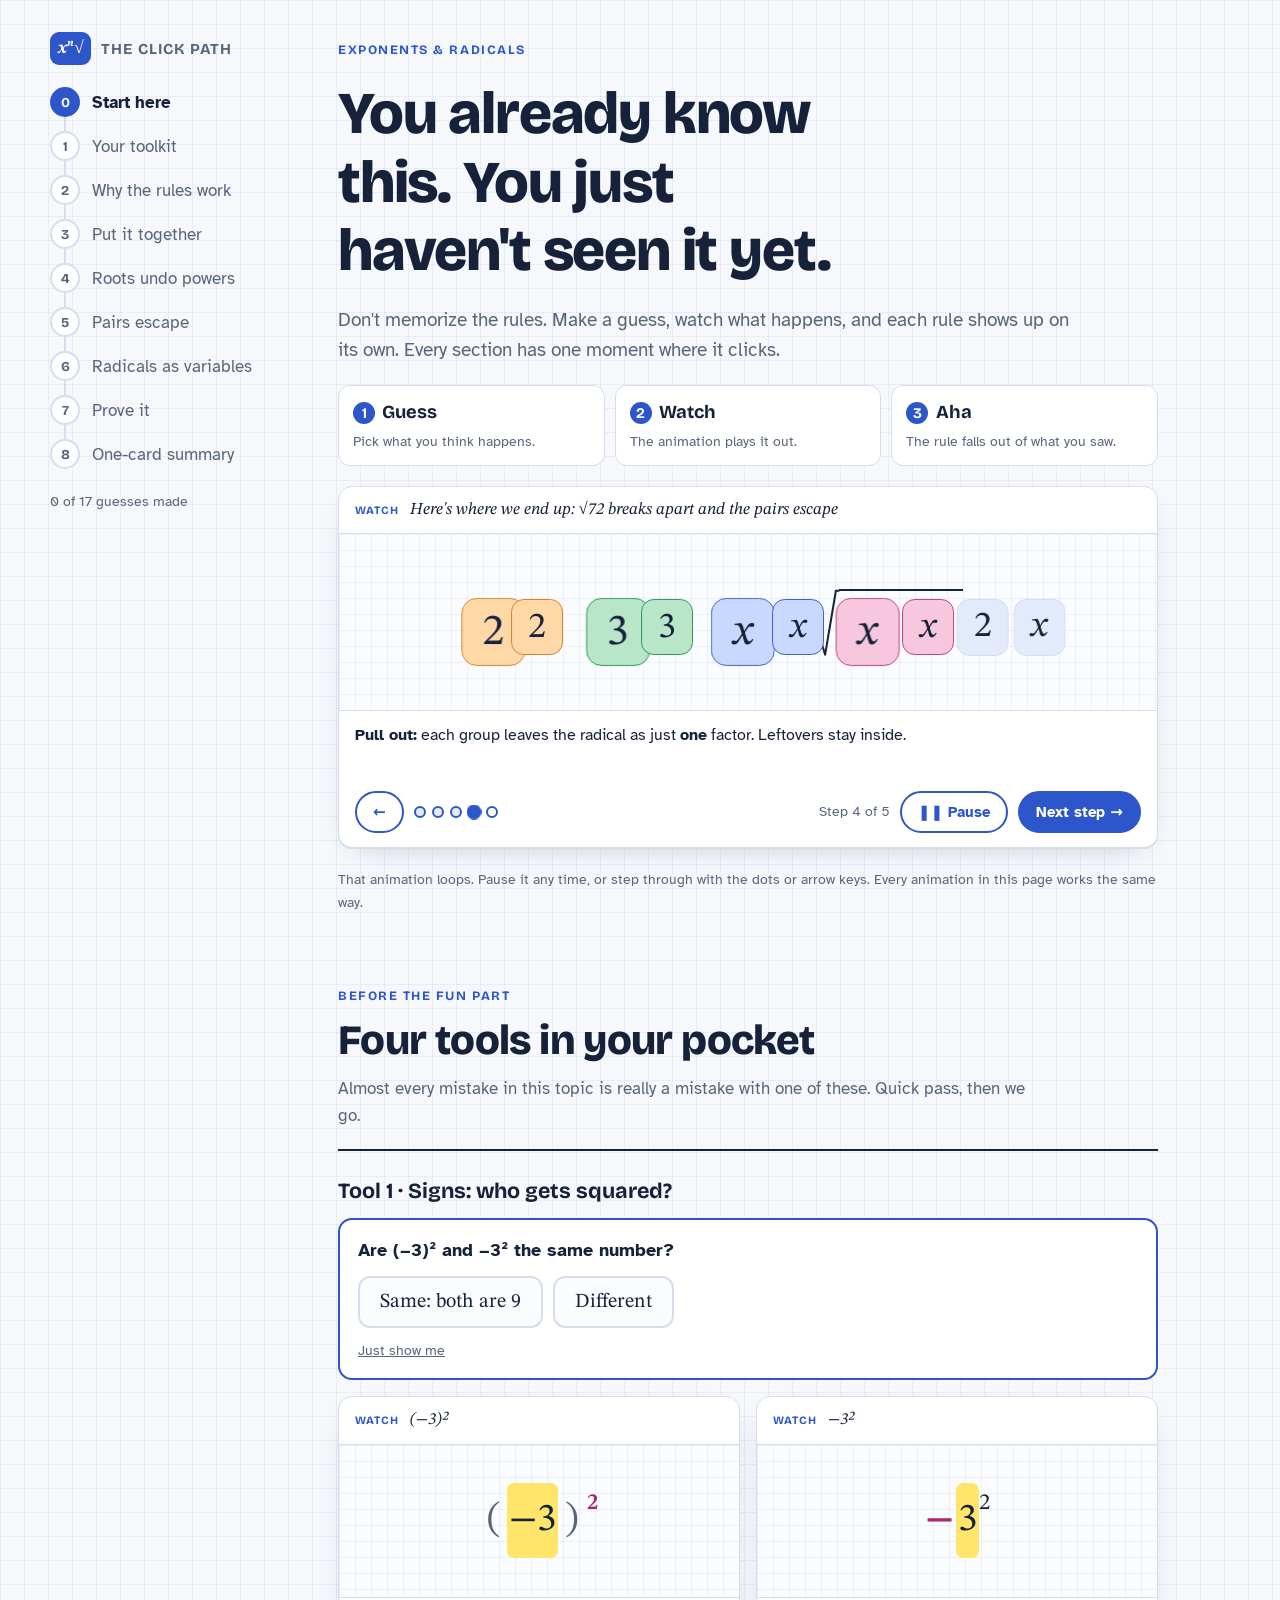
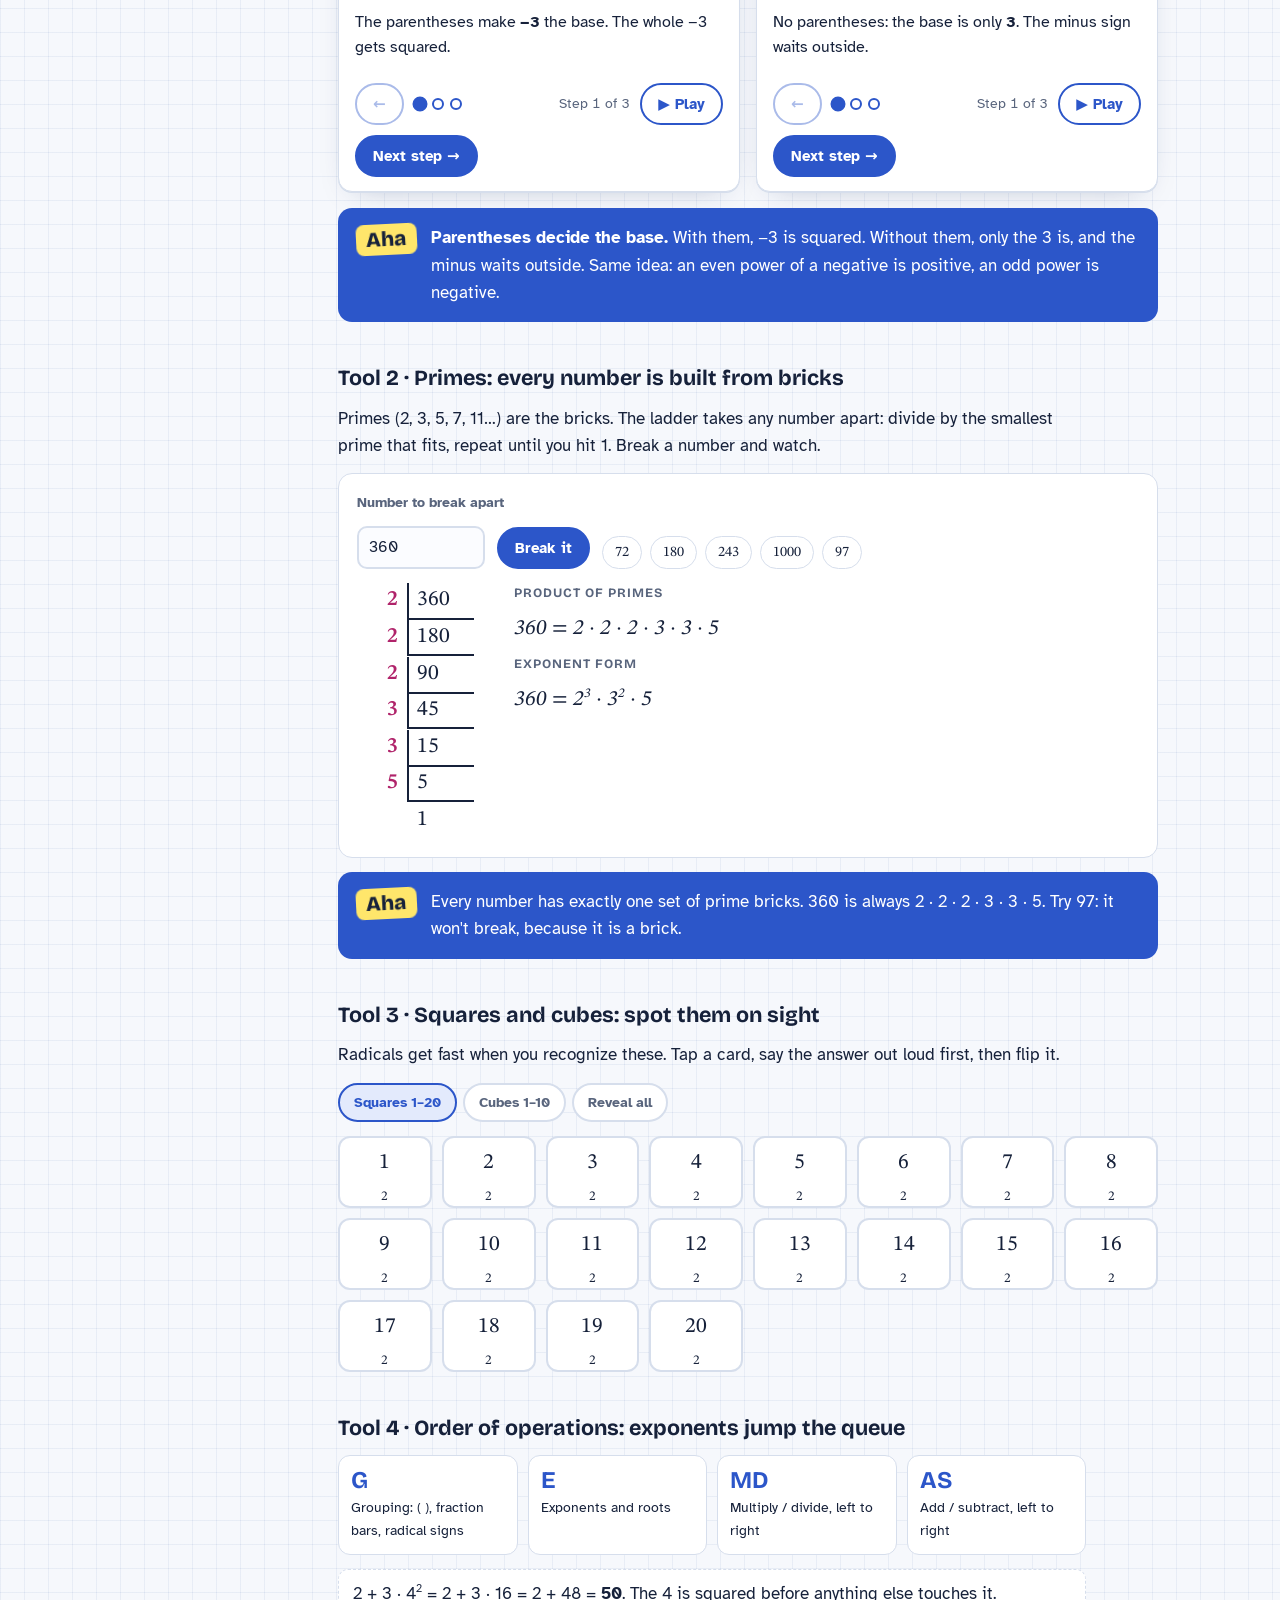
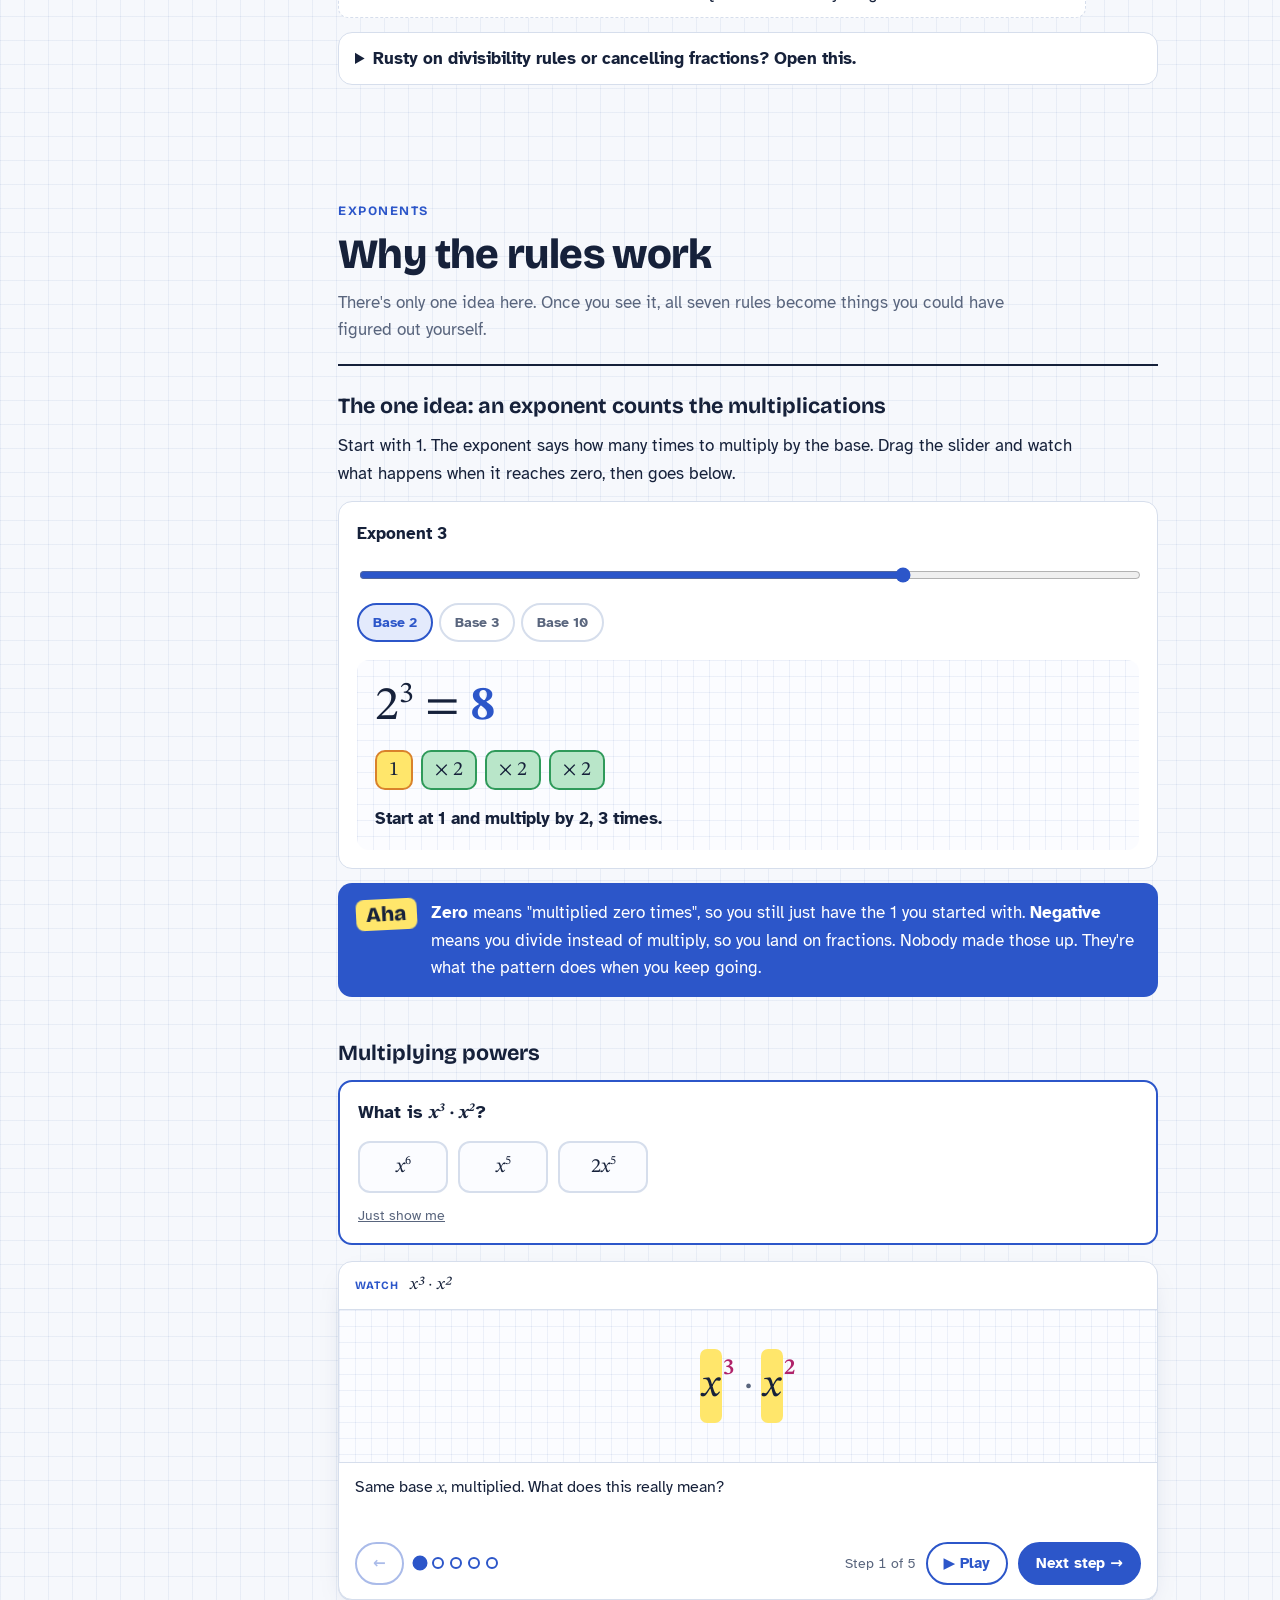
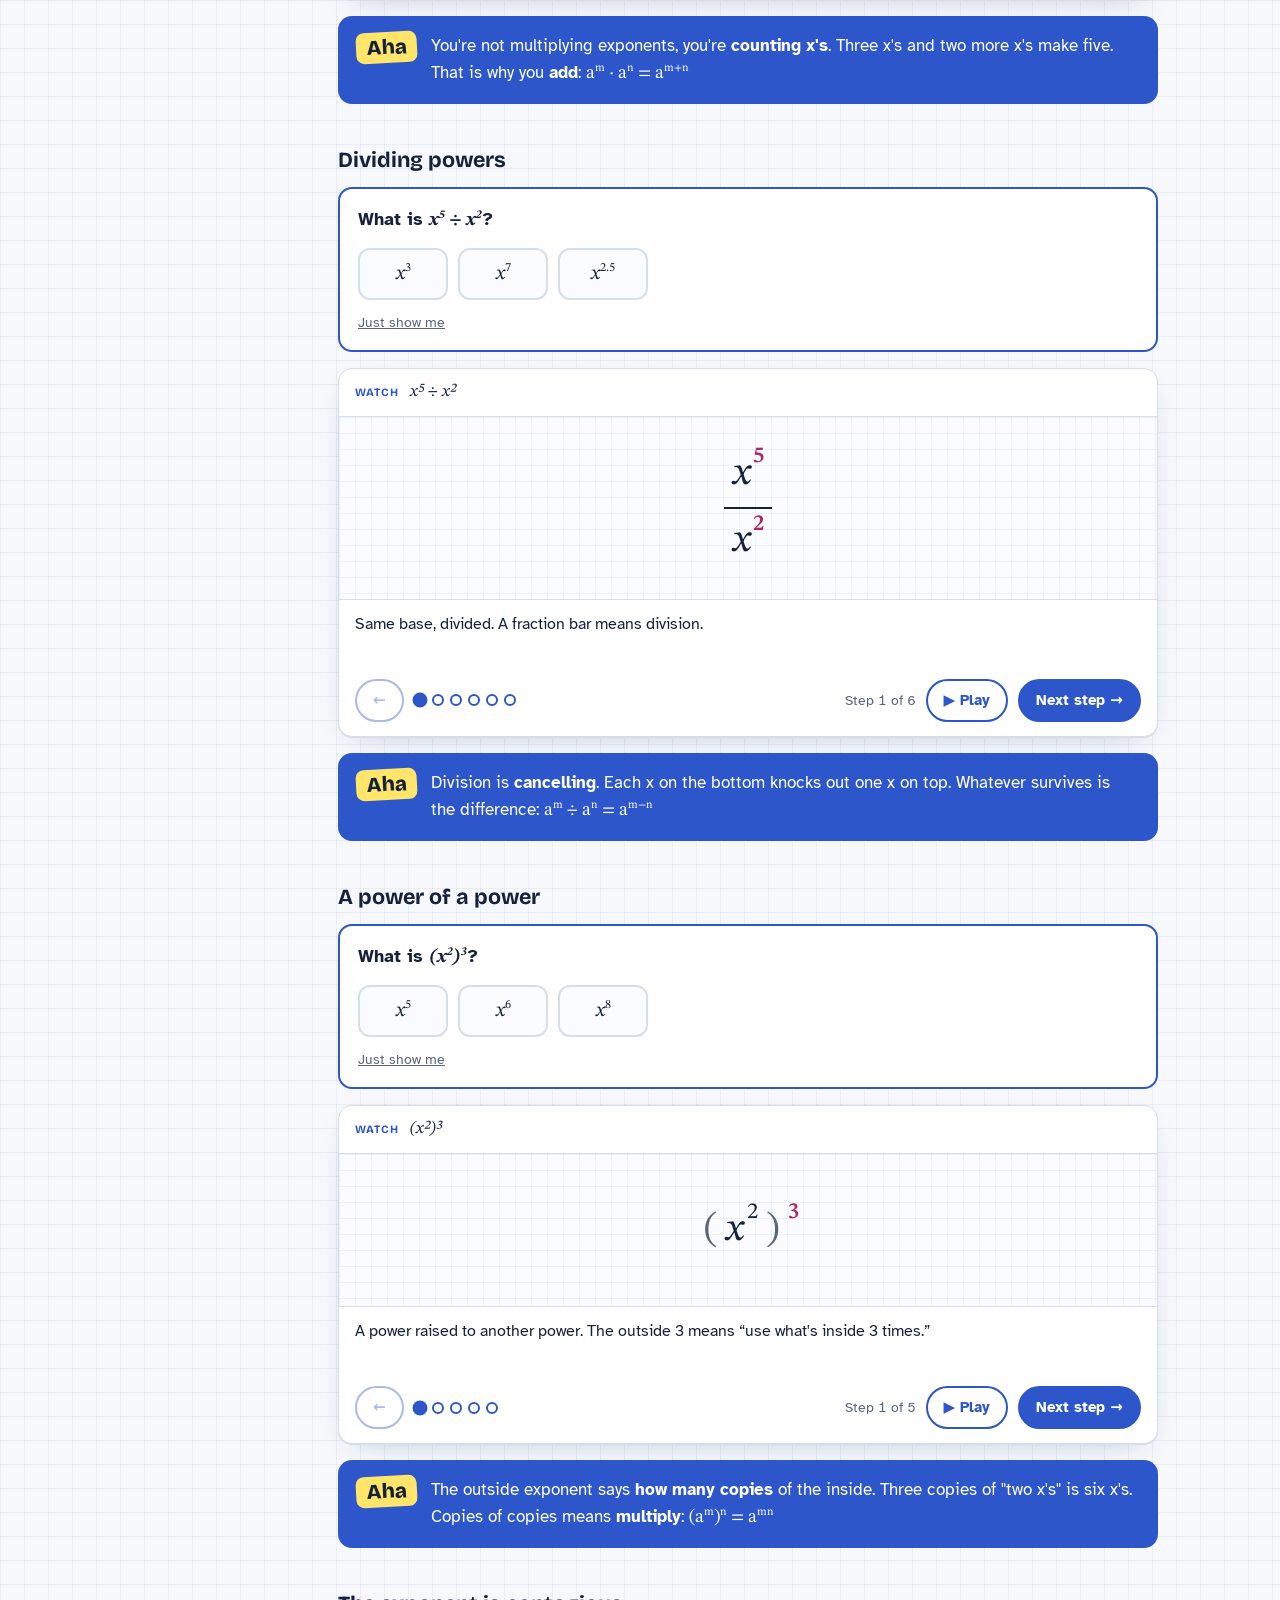
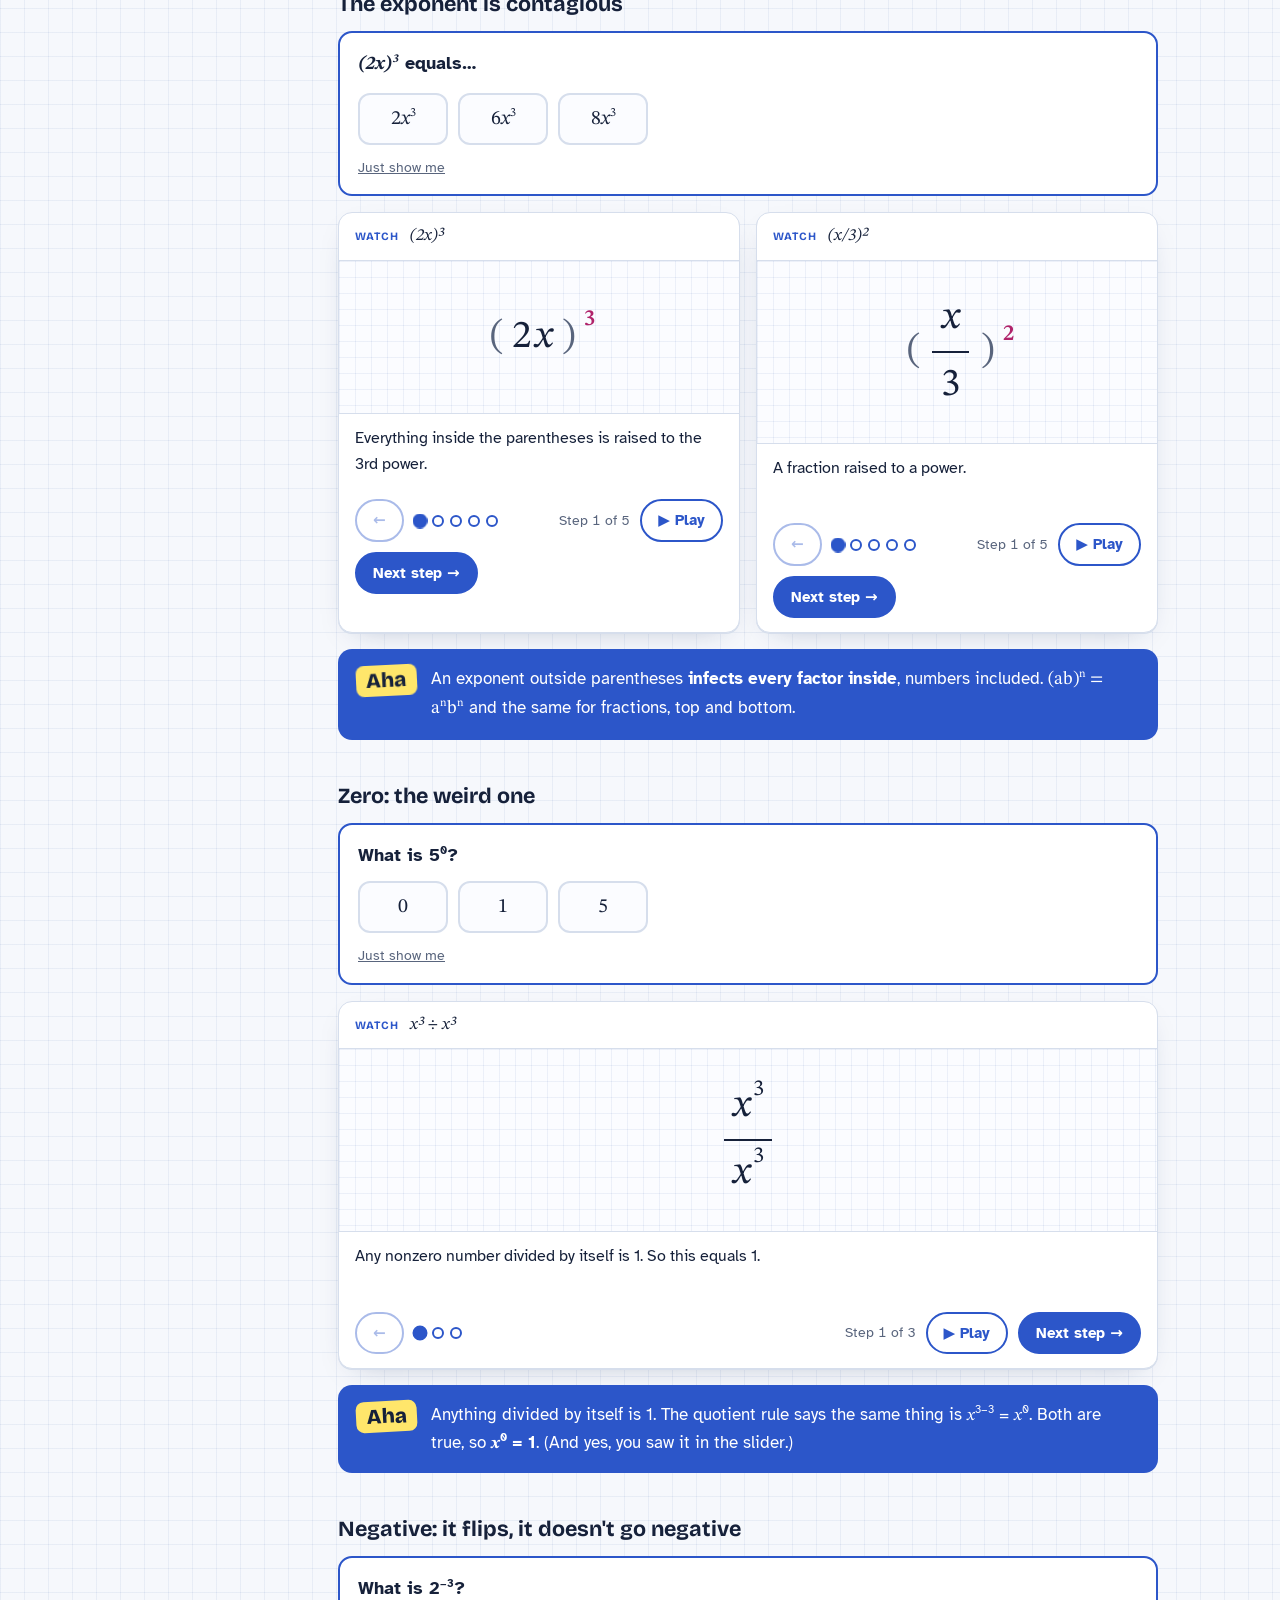
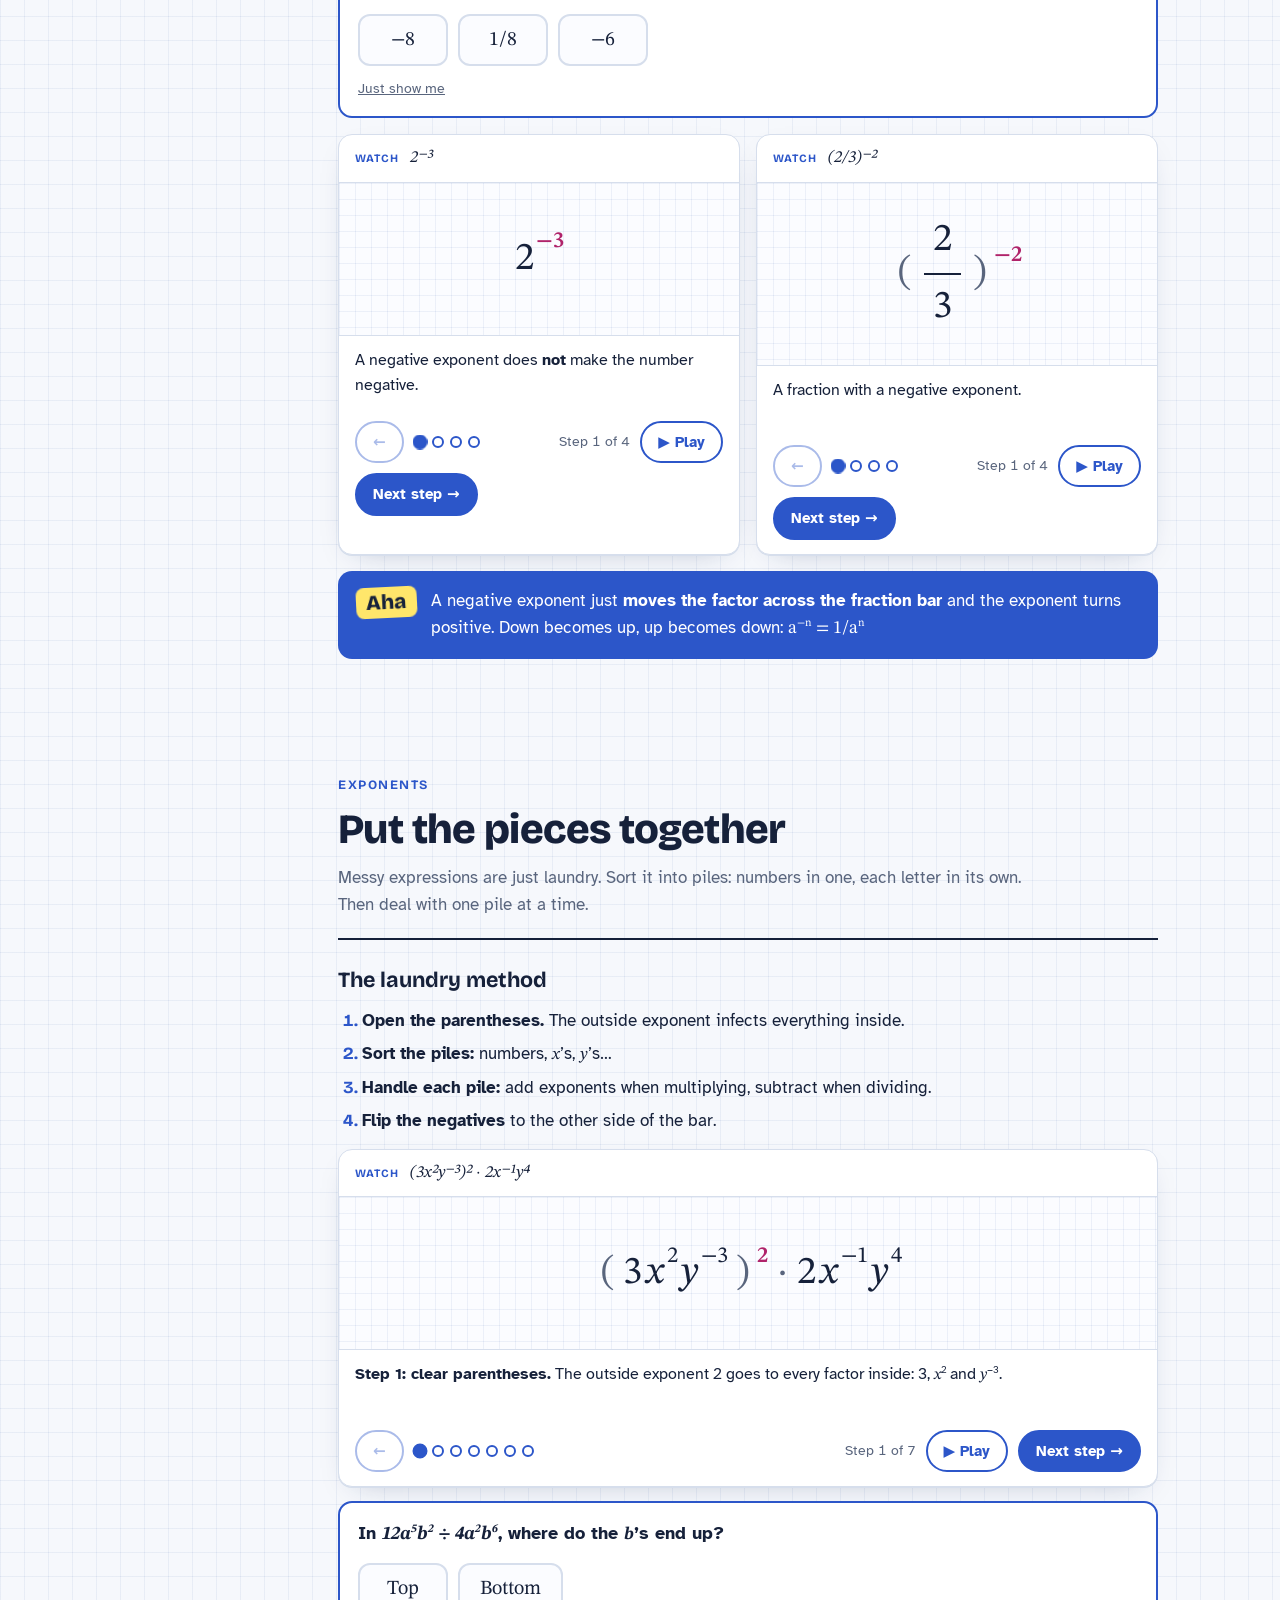
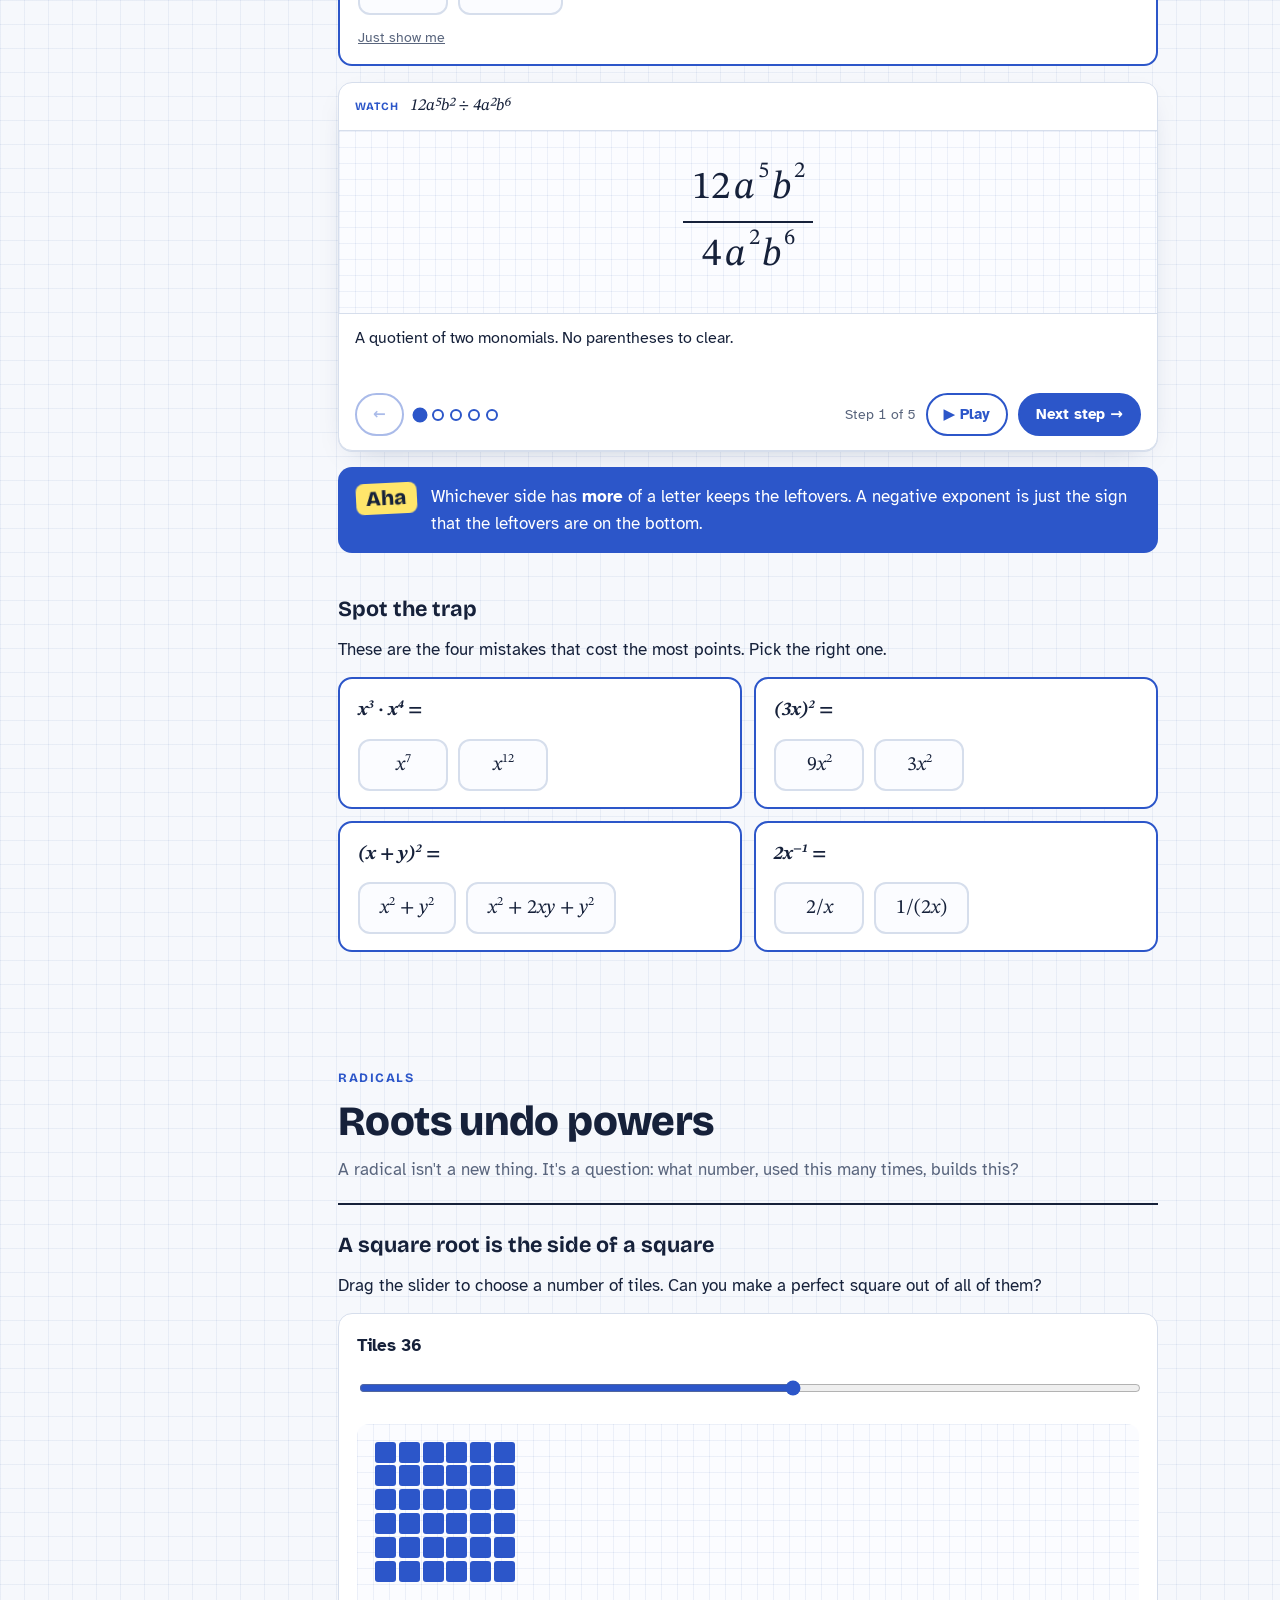
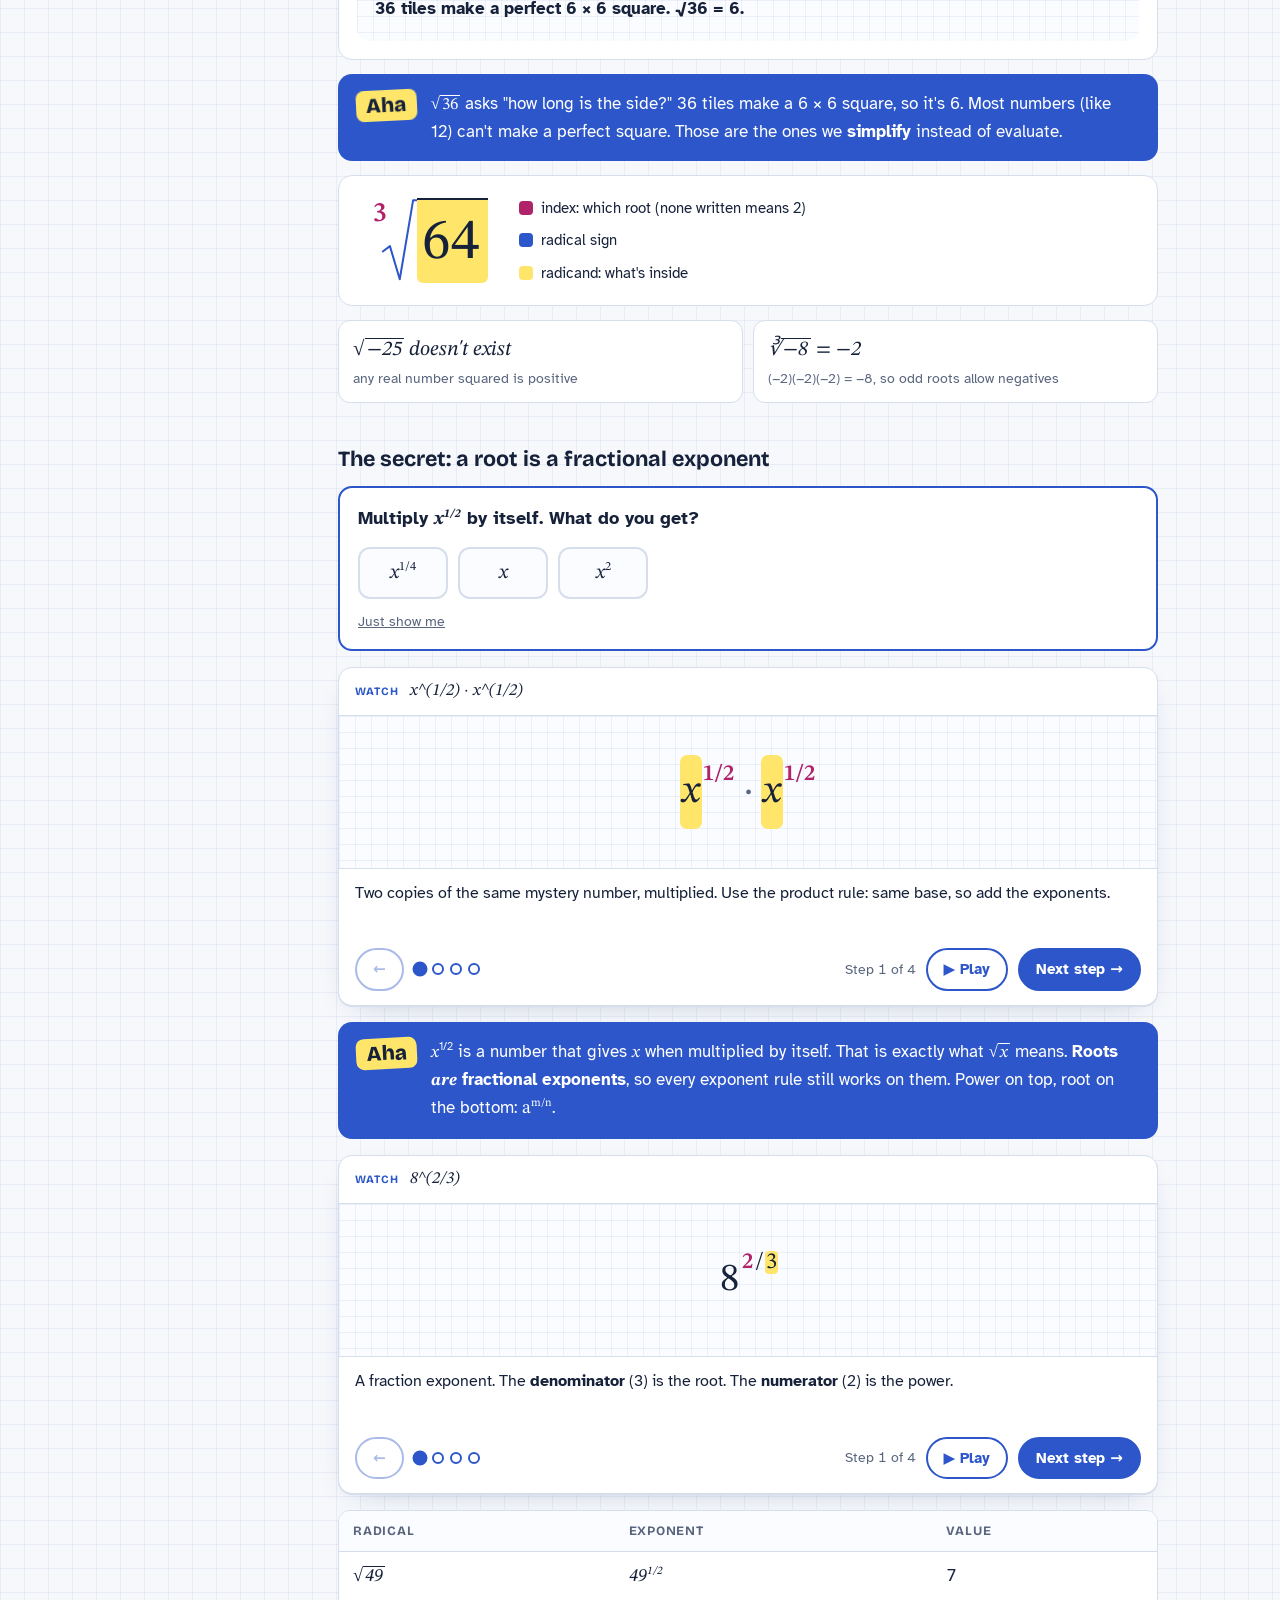
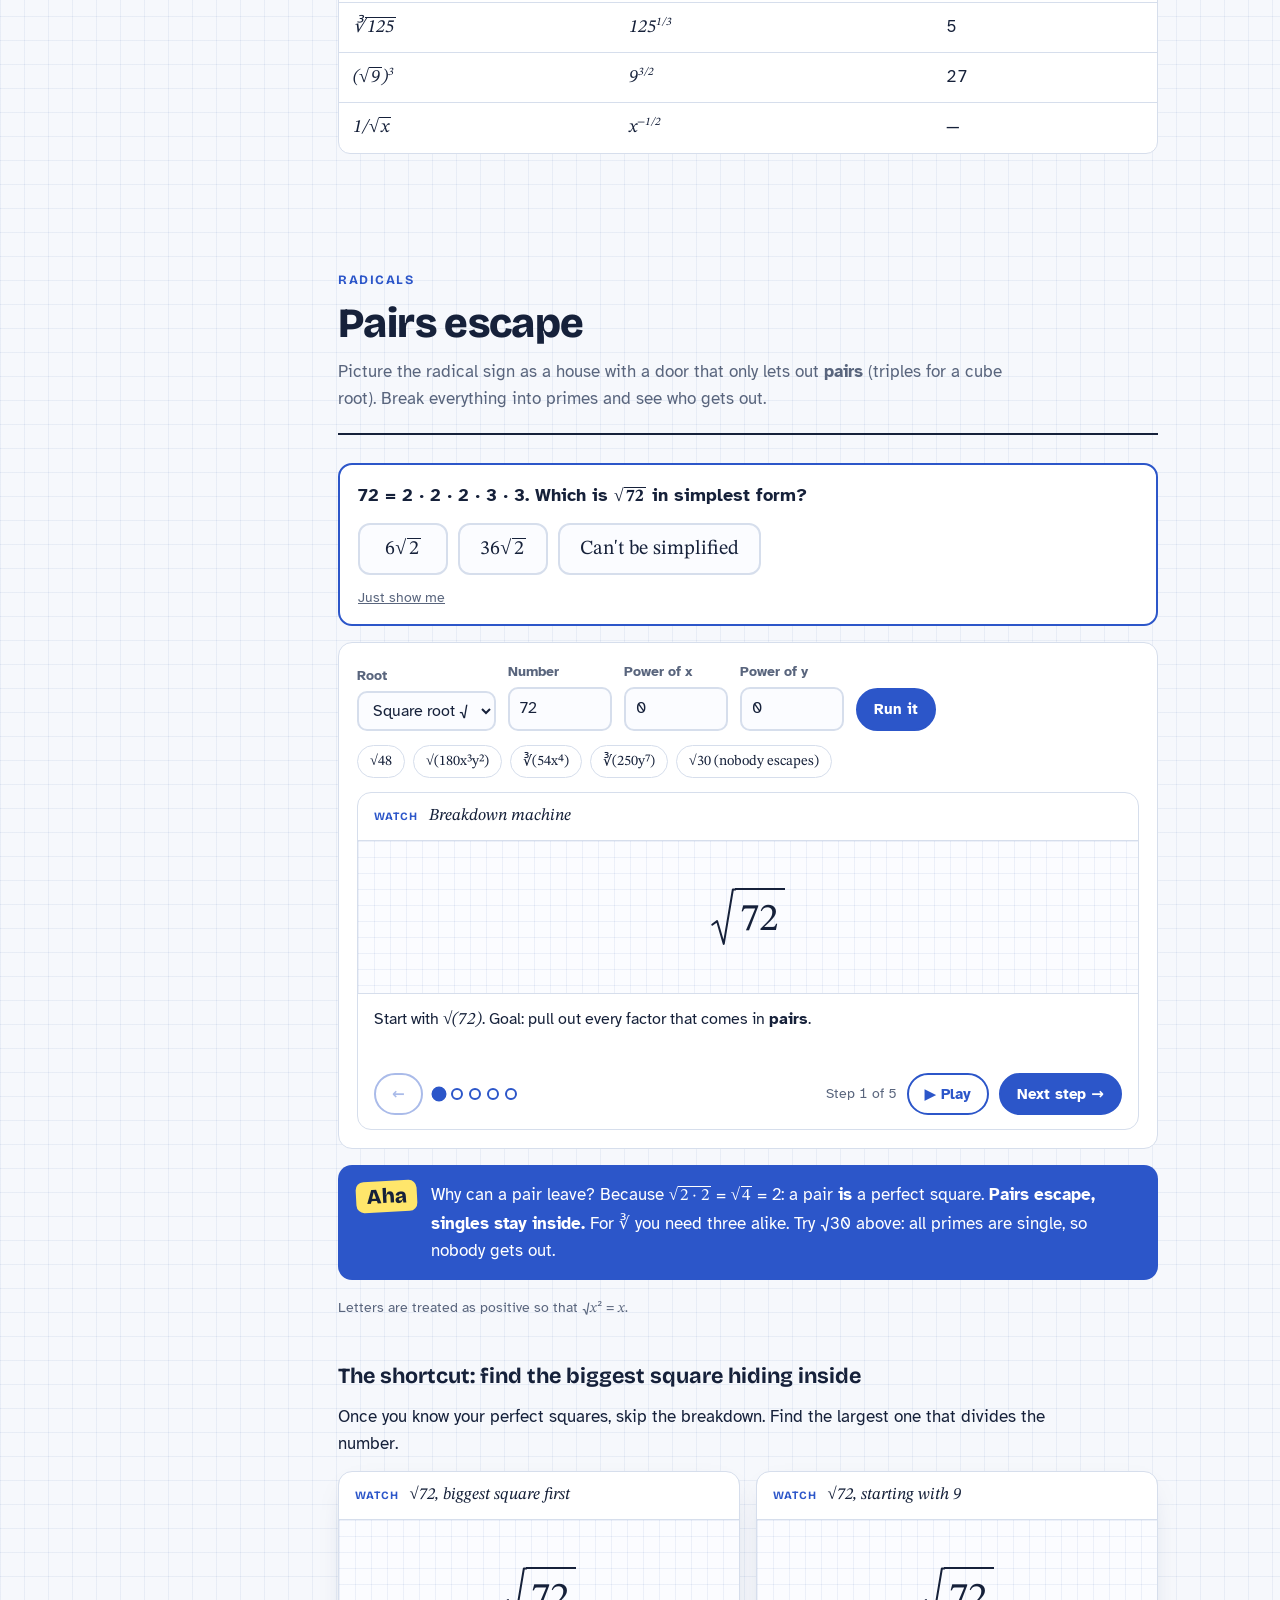
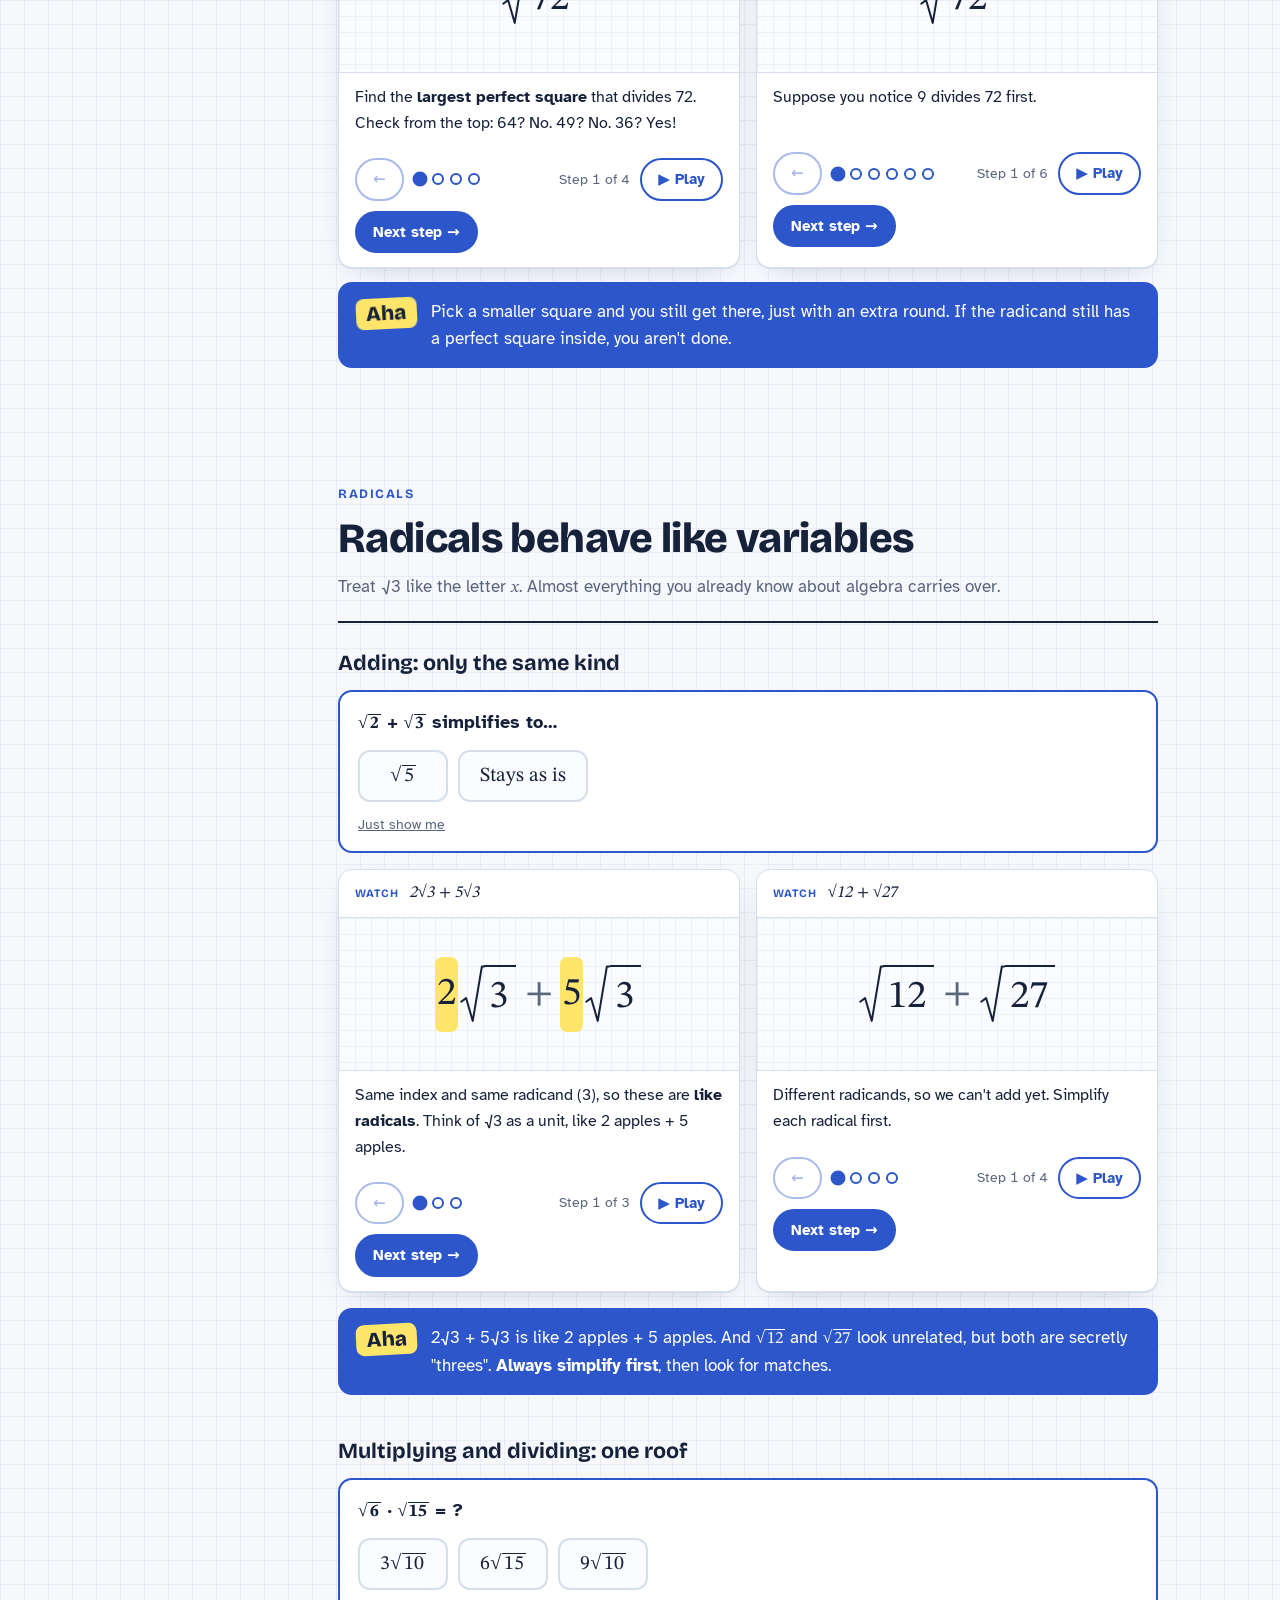
==== commit db0fbd6d: "Rework reviewer around guess, watch, aha moments Each section now opens with a prediction, plays the" ====
--- a/index.html
+++ b/index.html
@@ -5,7 +5,7 @@
 <meta name="viewport" content="width=device-width, initial-scale=1, viewport-fit=cover">
 <title>Radicals &amp; Exponents Reviewer</title>
 <meta name="claude:viewport-fit-sides" content="cover">
-<meta name="description" content="An animated, step-by-step reviewer for the laws of exponents, simplifying radicals, and the prerequisite skills behind them.">
+<meta name="description" content="Guess, watch, and the rule clicks: an animated way to get exponents and radicals.">
 <link rel="preconnect" href="https://fonts.googleapis.com">
 <link rel="preconnect" href="https://fonts.gstatic.com" crossorigin>
 <link rel="stylesheet" href="https://fonts.googleapis.com/css2?family=Atkinson+Hyperlegible:ital,wght@0,400;0,700;1,400&family=Bricolage+Grotesque:opsz,wght@12..96,500;12..96,700;12..96,800&family=STIX+Two+Text:ital,wght@0,400;0,600;1,400;1,600&display=swap">
@@ -16,121 +16,88 @@
 <a class="skip" href="#start">Skip to content</a>
 
 <div class="layout">
-  <nav class="toc" aria-label="Reviewer sections">
-    <div class="toc-brand">
-      <span class="toc-logo" aria-hidden="true">x<sup>n</sup>√</span>
-      <span>Reviewer path</span>
-    </div>
+  <nav class="toc" aria-label="Sections">
+    <div class="toc-brand"><span class="toc-logo" aria-hidden="true">x<sup>n</sup>√</span><span>The click path</span></div>
     <ol>
       <li><a href="#start" data-sec="start"><span class="toc-n">0</span><span class="toc-t">Start here</span></a></li>
-      <li><a href="#prereq" data-sec="prereq"><span class="toc-n">1</span><span class="toc-t">Skills you need first</span></a></li>
-      <li><a href="#laws" data-sec="laws"><span class="toc-n">2</span><span class="toc-t">Laws of exponents</span></a></li>
-      <li><a href="#simplify-exp" data-sec="simplify-exp"><span class="toc-n">3</span><span class="toc-t">Simplifying exponents</span></a></li>
-      <li><a href="#radicals" data-sec="radicals"><span class="toc-n">4</span><span class="toc-t">What a radical means</span></a></li>
-      <li><a href="#simplify-rad" data-sec="simplify-rad"><span class="toc-n">5</span><span class="toc-t">Simplifying radicals</span></a></li>
-      <li><a href="#operations" data-sec="operations"><span class="toc-n">6</span><span class="toc-t">Operations on radicals</span></a></li>
-      <li><a href="#practice" data-sec="practice"><span class="toc-n">7</span><span class="toc-t">Practice quiz</span></a></li>
-      <li><a href="#cheatsheet" data-sec="cheatsheet"><span class="toc-n">8</span><span class="toc-t">Cheat sheet</span></a></li>
+      <li><a href="#prereq" data-sec="prereq"><span class="toc-n">1</span><span class="toc-t">Your toolkit</span></a></li>
+      <li><a href="#laws" data-sec="laws"><span class="toc-n">2</span><span class="toc-t">Why the rules work</span></a></li>
+      <li><a href="#simplify-exp" data-sec="simplify-exp"><span class="toc-n">3</span><span class="toc-t">Put it together</span></a></li>
+      <li><a href="#radicals" data-sec="radicals"><span class="toc-n">4</span><span class="toc-t">Roots undo powers</span></a></li>
+      <li><a href="#simplify-rad" data-sec="simplify-rad"><span class="toc-n">5</span><span class="toc-t">Pairs escape</span></a></li>
+      <li><a href="#operations" data-sec="operations"><span class="toc-n">6</span><span class="toc-t">Radicals as variables</span></a></li>
+      <li><a href="#practice" data-sec="practice"><span class="toc-n">7</span><span class="toc-t">Prove it</span></a></li>
+      <li><a href="#cheatsheet" data-sec="cheatsheet"><span class="toc-n">8</span><span class="toc-t">One-card summary</span></a></li>
     </ol>
-    <p class="toc-progress"><span id="doneCount">0</span> of 6 lessons marked understood</p>
+    <p class="toc-progress"><span id="ahaCount">0</span> of <span id="ahaTotal">0</span> guesses made</p>
   </nav>
 
   <main id="main">
 
-    <!-- ============ 0. START ============ -->
+    <!-- ============ START ============ -->
     <section id="start" class="hero" data-section>
-      <p class="eyebrow">Math reviewer · Grades 8–10</p>
-      <h1>Radicals &amp; Exponents</h1>
-      <p class="lede">Break a number into primes, pull out the groups, and write what's left. Every rule here is shown as an animation you can step through, pause and replay until it clicks.</p>
-      <div class="hero-demo" id="heroDemo" data-title="The whole idea in one animation"></div>
-      <div class="howto">
-        <h2 class="h-small">How to use this reviewer</h2>
-        <ul class="howto-list">
-          <li><b>Go in order.</b> Each lesson uses skills from the one before it. If something feels hard, go back one lesson.</li>
-          <li><b>Step through the animations.</b> Press <kbd>Next step →</kbd> or <kbd>▶ Play</kbd>. Click a dot to jump to any step. Arrow keys work too.</li>
-          <li><b>Say each step out loud</b> before you press Next. If you can predict the next step, you understand it.</li>
-          <li><b>Try the quick checks</b> at the end of each lesson, then take the practice quiz.</li>
-        </ul>
+      <p class="eyebrow">Exponents &amp; radicals</p>
+      <h1>You already know this. You just haven't seen it yet.</h1>
+      <p class="lede">Don't memorize the rules. Make a guess, watch what happens, and each rule shows up on its own. Every section has one moment where it clicks.</p>
+      <div class="flow" aria-label="How each section works">
+        <div class="flow-i"><b>Guess</b><span>Pick what you think happens.</span></div>
+        <div class="flow-i"><b>Watch</b><span>The animation plays it out.</span></div>
+        <div class="flow-i"><b>Aha</b><span>The rule falls out of what you saw.</span></div>
       </div>
-    </section>
-
-    <!-- ============ 1. PREREQUISITES ============ -->
+      <div class="hero-demo" id="heroDemo" data-title="Here's where we end up: √72 breaks apart and the pairs escape"></div>
+      <p class="note">That animation loops. Pause it any time, or step through with the dots or arrow keys. Every animation in this page works the same way.</p>
+    </section>
+
+    <!-- ============ 1. TOOLKIT ============ -->
     <section id="prereq" data-section>
       <header class="sec-head">
-        <span class="sec-n">Lesson 1</span>
-        <h2>Skills you need first</h2>
-        <p>Exponents and radicals are built on six small skills. Most mistakes in this topic are really mistakes in one of these.</p>
-      </header>
-
-      <article class="topic">
-        <h3><span class="tn">1.1</span> Integers and signs</h3>
-        <p>When you multiply signed numbers: same signs give a <b>positive</b>, different signs give a <b>negative</b>. With exponents this means a negative base raised to an <b>even</b> power is positive, and to an <b>odd</b> power is negative.</p>
-        <div class="mini-grid">
-          <div class="mini"><span class="m">(−2)<sup>2</sup> = 4</span><span class="cap">even power → positive</span></div>
-          <div class="mini"><span class="m">(−2)<sup>3</sup> = −8</span><span class="cap">odd power → negative</span></div>
-          <div class="mini"><span class="m">(−1)<sup>100</sup> = 1</span><span class="cap">even power → positive</span></div>
-        </div>
-        <p>Parentheses decide what the base is. Watch the difference:</p>
-        <div class="pair">
-          <div data-stepper="signParen" data-title="(−3)² — the base is −3"></div>
-          <div data-stepper="signNoParen" data-title="−3² — the base is only 3"></div>
-        </div>
-      </article>
-
-      <article class="topic">
-        <h3><span class="tn">1.2</span> Order of operations (GEMDAS)</h3>
-        <p>Exponents come <b>before</b> multiplication, division, addition and subtraction. That is why −3<sup>2</sup> = −9: the exponent is done before the negative sign is applied.</p>
-        <ol class="gemdas">
-          <li><b>G</b><span>Grouping symbols: ( ), [ ], fraction bars, radical signs</span></li>
-          <li><b>E</b><span>Exponents and roots</span></li>
-          <li><b>MD</b><span>Multiplication and division, left to right</span></li>
-          <li><b>AS</b><span>Addition and subtraction, left to right</span></li>
-        </ol>
-        <p class="example">Example: 2 + 3 · 4<sup>2</sup> = 2 + 3 · 16 = 2 + 48 = <b>50</b> (not 20<sup>2</sup>).</p>
-      </article>
-
-      <article class="topic">
-        <h3><span class="tn">1.3</span> Divisibility rules</h3>
-        <p>These let you find factors quickly when breaking numbers apart.</p>
-        <div class="table-wrap">
-          <table class="tbl">
-            <thead><tr><th>Divisible by</th><th>If…</th><th>Example</th></tr></thead>
-            <tbody>
-              <tr><td>2</td><td>the last digit is even (0, 2, 4, 6, 8)</td><td>148</td></tr>
-              <tr><td>3</td><td>the sum of the digits is divisible by 3</td><td>252 → 2+5+2 = 9</td></tr>
-              <tr><td>4</td><td>the last two digits form a number divisible by 4</td><td>316 → 16</td></tr>
-              <tr><td>5</td><td>the last digit is 0 or 5</td><td>275</td></tr>
-              <tr><td>6</td><td>it is divisible by both 2 and 3</td><td>114</td></tr>
-              <tr><td>9</td><td>the sum of the digits is divisible by 9</td><td>738 → 7+3+8 = 18</td></tr>
-              <tr><td>10</td><td>the last digit is 0</td><td>450</td></tr>
-            </tbody>
-          </table>
-        </div>
-      </article>
-
-      <article class="topic">
-        <h3><span class="tn">1.4</span> Prime factorization (the ladder method)</h3>
-        <p>A <b>prime</b> number has exactly two factors: 1 and itself (2, 3, 5, 7, 11, 13, …). <b>Prime factorization</b> writes a number as a product of primes. This is the single most important skill for simplifying radicals.</p>
-        <p>The ladder: divide by the smallest prime that works, write the quotient below, and repeat until you reach 1. The primes on the left are the answer.</p>
+        <span class="sec-n">Before the fun part</span>
+        <h2>Four tools in your pocket</h2>
+        <p>Almost every mistake in this topic is really a mistake with one of these. Quick pass, then we go.</p>
+      </header>
+
+      <article class="topic">
+        <h3>Tool 1 · Signs: who gets squared?</h3>
+        <div class="moment">
+          <div class="predict" data-right="1" data-yes="Right. Same digits, different answers." data-no="Most people say they're the same. They aren't, and the animation shows why.">
+            <p class="pq">Are (−3)² and −3² the same number?</p>
+            <div class="popts"><button type="button" class="popt">Same: both are 9</button><button type="button" class="popt">Different</button></div>
+            <p class="pfb" aria-live="polite" hidden></p>
+          </div>
+          <div class="reveal" hidden>
+            <div class="pair">
+              <div data-stepper="signParen" data-title="(−3)²"></div>
+              <div data-stepper="signNoParen" data-title="−3²"></div>
+            </div>
+            <div class="aha"><span class="aha-tag">Aha</span><p><b>Parentheses decide the base.</b> With them, −3 is squared. Without them, only the 3 is, and the minus waits outside. Same idea: an even power of a negative is positive, an odd power is negative.</p></div>
+          </div>
+        </div>
+      </article>
+
+      <article class="topic">
+        <h3>Tool 2 · Primes: every number is built from bricks</h3>
+        <p>Primes (2, 3, 5, 7, 11…) are the bricks. The ladder takes any number apart: divide by the smallest prime that fits, repeat until you hit 1. Break a number and watch.</p>
         <div class="tool" id="ladderTool">
           <form class="tool-form" id="ladderForm">
-            <label for="ladderN">Number to factor</label>
+            <label for="ladderN">Number to break apart</label>
             <input id="ladderN" type="number" min="2" max="100000" value="360" inputmode="numeric">
-            <button type="submit" class="btn">Factor it</button>
+            <button type="submit" class="btn">Break it</button>
             <div class="chips" aria-label="Try these numbers">
               <button type="button" class="chip-btn" data-n="72">72</button>
               <button type="button" class="chip-btn" data-n="180">180</button>
               <button type="button" class="chip-btn" data-n="243">243</button>
               <button type="button" class="chip-btn" data-n="1000">1000</button>
+              <button type="button" class="chip-btn" data-n="97">97</button>
             </div>
           </form>
           <div class="ladder-out" id="ladderOut" aria-live="polite"></div>
         </div>
-      </article>
-
-      <article class="topic">
-        <h3><span class="tn">1.5</span> Perfect squares and perfect cubes</h3>
-        <p>A <b>perfect square</b> is a whole number times itself; a <b>perfect cube</b> is a whole number used as a factor three times. Knowing these by heart makes simplifying radicals much faster. Tap a card to check yourself.</p>
+        <div class="aha"><span class="aha-tag">Aha</span><p>Every number has exactly one set of prime bricks. 360 is always 2 · 2 · 2 · 3 · 3 · 5. Try 97: it won't break, because it is a brick.</p></div>
+      </article>
+
+      <article class="topic">
+        <h3>Tool 3 · Squares and cubes: spot them on sight</h3>
+        <p>Radicals get fast when you recognize these. Tap a card, say the answer out loud first, then flip it.</p>
         <div class="seg" role="group" aria-label="Choose card set">
           <button type="button" class="seg-btn is-on" data-set="sq" aria-pressed="true">Squares 1–20</button>
           <button type="button" class="seg-btn" data-set="cu" aria-pressed="false">Cubes 1–10</button>
@@ -140,329 +107,404 @@
       </article>
 
       <article class="topic">
-        <h3><span class="tn">1.6</span> Fractions: multiply and cancel</h3>
-        <p>Multiply straight across, then cancel common factors. Breaking numbers into primes first makes cancelling easy. The same idea is behind the quotient rule for exponents.</p>
-        <div data-stepper="fraction" data-title="2/3 · 9/4"></div>
-      </article>
-
-      <div class="checks">
-        <h3 class="h-small">Quick checks</h3>
-        <details><summary>What is (−5)<sup>2</sup>? And −5<sup>2</sup>?</summary><p>(−5)<sup>2</sup> = 25 because the base is −5. −5<sup>2</sup> = −25 because only 5 is squared.</p></details>
-        <details><summary>Write 84 as a product of primes.</summary><p>84 = 2 · 2 · 3 · 7 = 2<sup>2</sup> · 3 · 7</p></details>
-        <details><summary>Is 1 a prime number?</summary><p>No. A prime has exactly two different factors. 1 has only one factor.</p></details>
-      </div>
-      <label class="done"><input type="checkbox" id="done-prereq" data-done="prereq"> I understand this lesson</label>
-    </section>
-
-    <!-- ============ 2. LAWS OF EXPONENTS ============ -->
+        <h3>Tool 4 · Order of operations: exponents jump the queue</h3>
+        <ol class="gemdas">
+          <li><b>G</b><span>Grouping: ( ), fraction bars, radical signs</span></li>
+          <li><b>E</b><span>Exponents and roots</span></li>
+          <li><b>MD</b><span>Multiply / divide, left to right</span></li>
+          <li><b>AS</b><span>Add / subtract, left to right</span></li>
+        </ol>
+        <p class="example">2 + 3 · 4<sup>2</sup> = 2 + 3 · 16 = 2 + 48 = <b>50</b>. The 4 is squared before anything else touches it.</p>
+        <details class="refresh">
+          <summary>Rusty on divisibility rules or cancelling fractions? Open this.</summary>
+          <div class="table-wrap">
+            <table class="tbl">
+              <thead><tr><th>Divisible by</th><th>Quick test</th><th>Example</th></tr></thead>
+              <tbody>
+                <tr><td>2</td><td>last digit is even</td><td>148</td></tr>
+                <tr><td>3</td><td>digits add to a multiple of 3</td><td>252 → 2+5+2 = 9</td></tr>
+                <tr><td>4</td><td>last two digits divisible by 4</td><td>316 → 16</td></tr>
+                <tr><td>5</td><td>ends in 0 or 5</td><td>275</td></tr>
+                <tr><td>9</td><td>digits add to a multiple of 9</td><td>738 → 18</td></tr>
+                <tr><td>10</td><td>ends in 0</td><td>450</td></tr>
+              </tbody>
+            </table>
+          </div>
+          <div data-stepper="fraction" data-title="Cancelling in 2/3 · 9/4"></div>
+        </details>
+      </article>
+    </section>
+
+    <!-- ============ 2. WHY THE RULES WORK ============ -->
     <section id="laws" data-section>
       <header class="sec-head">
-        <span class="sec-n">Lesson 2</span>
-        <h2>The laws of exponents</h2>
-        <p>Every law below comes from one idea: an exponent counts how many times a base is used as a factor. Watch each law get built from that idea, so you never have to memorize it blindly.</p>
-      </header>
-
-      <article class="topic">
-        <h3><span class="tn">2.1</span> What an exponent means</h3>
-        <div class="anatomy" aria-label="Parts of a power">
-          <div class="anat-expr"><span class="anat-base">5</span><sup class="anat-exp">3</sup></div>
-          <div class="anat-labels">
-            <span class="lab lab-base">base: the number being multiplied</span>
-            <span class="lab lab-exp">exponent: how many times it is a factor</span>
-          </div>
-        </div>
-        <p>Read 5<sup>3</sup> as “5 to the third power” or “5 cubed.” It means 5 · 5 · 5 = 125, <b>not</b> 5 · 3.</p>
-        <div data-stepper="meaning" data-title="2⁴ means four 2’s multiplied"></div>
-      </article>
-
-      <article class="topic">
-        <h3><span class="tn">2.2</span> Product rule</h3>
-        <div class="rule"><span class="rule-name">Product rule</span><span class="rule-f m">a<sup>m</sup> · a<sup>n</sup> = a<sup>m + n</sup></span><span class="rule-say">Same base, multiplying → keep the base, <b>add</b> the exponents.</span></div>
-        <div data-stepper="product" data-title="x³ · x²"></div>
-      </article>
-
-      <article class="topic">
-        <h3><span class="tn">2.3</span> Quotient rule</h3>
-        <div class="rule"><span class="rule-name">Quotient rule</span><span class="rule-f m">a<sup>m</sup> ÷ a<sup>n</sup> = a<sup>m − n</sup>, a ≠ 0</span><span class="rule-say">Same base, dividing → keep the base, <b>subtract</b> the exponents (top minus bottom).</span></div>
-        <div data-stepper="quotient" data-title="x⁵ ÷ x²"></div>
-      </article>
-
-      <article class="topic">
-        <h3><span class="tn">2.4</span> Power of a power</h3>
-        <div class="rule"><span class="rule-name">Power of a power</span><span class="rule-f m">(a<sup>m</sup>)<sup>n</sup> = a<sup>m · n</sup></span><span class="rule-say">A power raised to a power → <b>multiply</b> the exponents.</span></div>
-        <div data-stepper="powpow" data-title="(x²)³"></div>
-      </article>
-
-      <article class="topic">
-        <h3><span class="tn">2.5</span> Power of a product</h3>
-        <div class="rule"><span class="rule-name">Power of a product</span><span class="rule-f m">(ab)<sup>n</sup> = a<sup>n</sup>b<sup>n</sup></span><span class="rule-say">The exponent goes to <b>every factor</b> inside the parentheses, numbers included.</span></div>
-        <div data-stepper="powprod" data-title="(2x)³"></div>
-      </article>
-
-      <article class="topic">
-        <h3><span class="tn">2.6</span> Power of a quotient</h3>
-        <div class="rule"><span class="rule-name">Power of a quotient</span><span class="rule-f m">(a/b)<sup>n</sup> = a<sup>n</sup>/b<sup>n</sup>, b ≠ 0</span><span class="rule-say">The exponent goes to the numerator <b>and</b> the denominator.</span></div>
-        <div data-stepper="powquot" data-title="(x/3)²"></div>
-      </article>
-
-      <article class="topic">
-        <h3><span class="tn">2.7</span> Zero exponent</h3>
-        <div class="rule"><span class="rule-name">Zero exponent</span><span class="rule-f m">a<sup>0</sup> = 1, a ≠ 0</span><span class="rule-say">Any nonzero base to the zero power is 1. Not 0!</span></div>
-        <p>Why? Follow the pattern. Each time the exponent goes down by 1, the value is divided by the base.</p>
-        <div data-stepper="pattern" data-title="Following the pattern down past zero"></div>
-        <div data-stepper="zeroq" data-title="Another view: x³ ÷ x³"></div>
-      </article>
-
-      <article class="topic">
-        <h3><span class="tn">2.8</span> Negative exponent</h3>
-        <div class="rule"><span class="rule-name">Negative exponent</span><span class="rule-f m">a<sup>−n</sup> = 1/a<sup>n</sup> and 1/a<sup>−n</sup> = a<sup>n</sup></span><span class="rule-say">A negative exponent means <b>reciprocal</b>. Move the factor across the fraction bar and the exponent becomes positive.</span></div>
-        <div data-stepper="negative" data-title="2⁻³"></div>
-        <div data-stepper="negfrac" data-title="(2/3)⁻²"></div>
-      </article>
-
-      <article class="topic">
-        <h3><span class="tn">2.9</span> All the laws on one table</h3>
-        <div class="table-wrap">
-          <table class="tbl laws-tbl">
-            <thead><tr><th>Law</th><th>Rule</th><th>Example</th></tr></thead>
-            <tbody>
-              <tr><td>Product</td><td class="m">a<sup>m</sup> · a<sup>n</sup> = a<sup>m+n</sup></td><td class="m">x<sup>4</sup> · x<sup>6</sup> = x<sup>10</sup></td></tr>
-              <tr><td>Quotient</td><td class="m">a<sup>m</sup> ÷ a<sup>n</sup> = a<sup>m−n</sup></td><td class="m">y<sup>9</sup> ÷ y<sup>3</sup> = y<sup>6</sup></td></tr>
-              <tr><td>Power of a power</td><td class="m">(a<sup>m</sup>)<sup>n</sup> = a<sup>mn</sup></td><td class="m">(m<sup>3</sup>)<sup>4</sup> = m<sup>12</sup></td></tr>
-              <tr><td>Power of a product</td><td class="m">(ab)<sup>n</sup> = a<sup>n</sup>b<sup>n</sup></td><td class="m">(3k)<sup>2</sup> = 9k<sup>2</sup></td></tr>
-              <tr><td>Power of a quotient</td><td class="m">(a/b)<sup>n</sup> = a<sup>n</sup>/b<sup>n</sup></td><td class="m">(2/x)<sup>3</sup> = 8/x<sup>3</sup></td></tr>
-              <tr><td>Zero exponent</td><td class="m">a<sup>0</sup> = 1</td><td class="m">(7xy)<sup>0</sup> = 1</td></tr>
-              <tr><td>Negative exponent</td><td class="m">a<sup>−n</sup> = 1/a<sup>n</sup></td><td class="m">5<sup>−2</sup> = 1/25</td></tr>
-            </tbody>
-          </table>
-        </div>
-      </article>
-
-      <div class="checks">
-        <h3 class="h-small">Quick checks</h3>
-        <details><summary>Simplify a<sup>7</sup> · a<sup>5</sup></summary><p>a<sup>12</sup>. Same base, multiplying: add 7 + 5.</p></details>
-        <details><summary>Simplify (4m<sup>3</sup>)<sup>2</sup></summary><p>4<sup>2</sup>(m<sup>3</sup>)<sup>2</sup> = 16m<sup>6</sup>. Don't forget to square the 4.</p></details>
-        <details><summary>Evaluate 3<sup>−2</sup></summary><p>1/3<sup>2</sup> = 1/9. The answer is positive.</p></details>
-        <details><summary>Evaluate −8<sup>0</sup></summary><p>−1. Only 8 is raised to the 0 power: −(8<sup>0</sup>) = −(1) = −1.</p></details>
-      </div>
-      <label class="done"><input type="checkbox" id="done-laws" data-done="laws"> I understand this lesson</label>
-    </section>
-
-    <!-- ============ 3. SIMPLIFYING EXPONENT EXPRESSIONS ============ -->
+        <span class="sec-n">Exponents</span>
+        <h2>Why the rules work</h2>
+        <p>There's only one idea here. Once you see it, all seven rules become things you could have figured out yourself.</p>
+      </header>
+
+      <article class="topic">
+        <h3>The one idea: an exponent counts the multiplications</h3>
+        <p>Start with 1. The exponent says how many times to multiply by the base. Drag the slider and watch what happens when it reaches zero, then goes below.</p>
+        <div class="toy" id="expToy">
+          <div class="toy-ctl">
+            <label for="expN">Exponent <b id="expNv">3</b></label>
+            <input id="expN" type="range" min="-4" max="6" step="1" value="3">
+            <div class="seg" role="group" aria-label="Base">
+              <button type="button" class="seg-btn is-on" data-base="2" aria-pressed="true">Base 2</button>
+              <button type="button" class="seg-btn" data-base="3" aria-pressed="false">Base 3</button>
+              <button type="button" class="seg-btn" data-base="10" aria-pressed="false">Base 10</button>
+            </div>
+          </div>
+          <div class="toy-show">
+            <div class="toy-expr m" id="expExpr"></div>
+            <div class="toy-chips" id="expChips" aria-live="polite"></div>
+            <p class="toy-cap" id="expCap"></p>
+          </div>
+        </div>
+        <div class="aha"><span class="aha-tag">Aha</span><p><b>Zero</b> means "multiplied zero times", so you still just have the 1 you started with. <b>Negative</b> means you divide instead of multiply, so you land on fractions. Nobody made those up. They're what the pattern does when you keep going.</p></div>
+      </article>
+
+      <article class="topic">
+        <h3>Multiplying powers</h3>
+        <div class="moment">
+          <div class="predict" data-right="1" data-yes="Yes. Let's see why it's addition and not multiplication." data-no="Natural guess, but not it. Watch what's really happening.">
+            <p class="pq">What is <span class="m"><i>x</i><sup>3</sup> · <i>x</i><sup>2</sup></span>?</p>
+            <div class="popts"><button type="button" class="popt"><i>x</i><sup>6</sup></button><button type="button" class="popt"><i>x</i><sup>5</sup></button><button type="button" class="popt">2<i>x</i><sup>5</sup></button></div>
+            <p class="pfb" aria-live="polite" hidden></p>
+          </div>
+          <div class="reveal" hidden>
+            <div data-stepper="product" data-title="x³ · x²"></div>
+            <div class="aha"><span class="aha-tag">Aha</span><p>You're not multiplying exponents, you're <b>counting x's</b>. Three x's and two more x's make five. That is why you <b>add</b>: <span class="m">a<sup>m</sup> · a<sup>n</sup> = a<sup>m+n</sup></span></p></div>
+          </div>
+        </div>
+      </article>
+
+      <article class="topic">
+        <h3>Dividing powers</h3>
+        <div class="moment">
+          <div class="predict" data-right="0" data-yes="Yes. Now watch where the other two x's went." data-no="Close in spirit. Watch what cancels.">
+            <p class="pq">What is <span class="m"><i>x</i><sup>5</sup> ÷ <i>x</i><sup>2</sup></span>?</p>
+            <div class="popts"><button type="button" class="popt"><i>x</i><sup>3</sup></button><button type="button" class="popt"><i>x</i><sup>7</sup></button><button type="button" class="popt"><i>x</i><sup>2.5</sup></button></div>
+            <p class="pfb" aria-live="polite" hidden></p>
+          </div>
+          <div class="reveal" hidden>
+            <div data-stepper="quotient" data-title="x⁵ ÷ x²"></div>
+            <div class="aha"><span class="aha-tag">Aha</span><p>Division is <b>cancelling</b>. Each x on the bottom knocks out one x on top. Whatever survives is the difference: <span class="m">a<sup>m</sup> ÷ a<sup>n</sup> = a<sup>m−n</sup></span></p></div>
+          </div>
+        </div>
+      </article>
+
+      <article class="topic">
+        <h3>A power of a power</h3>
+        <div class="moment">
+          <div class="predict" data-right="1" data-yes="Yes. And here's the reason." data-no="Not quite. Build it out and you'll see.">
+            <p class="pq">What is <span class="m">(<i>x</i><sup>2</sup>)<sup>3</sup></span>?</p>
+            <div class="popts"><button type="button" class="popt"><i>x</i><sup>5</sup></button><button type="button" class="popt"><i>x</i><sup>6</sup></button><button type="button" class="popt"><i>x</i><sup>8</sup></button></div>
+            <p class="pfb" aria-live="polite" hidden></p>
+          </div>
+          <div class="reveal" hidden>
+            <div data-stepper="powpow" data-title="(x²)³"></div>
+            <div class="aha"><span class="aha-tag">Aha</span><p>The outside exponent says <b>how many copies</b> of the inside. Three copies of "two x's" is six x's. Copies of copies means <b>multiply</b>: <span class="m">(a<sup>m</sup>)<sup>n</sup> = a<sup>mn</sup></span></p></div>
+          </div>
+        </div>
+      </article>
+
+      <article class="topic">
+        <h3>The exponent is contagious</h3>
+        <div class="moment">
+          <div class="predict" data-right="2" data-yes="Yes. The 2 gets cubed too." data-no="That's the classic slip. The 2 is inside the parentheses too.">
+            <p class="pq"><span class="m">(2<i>x</i>)<sup>3</sup></span> equals…</p>
+            <div class="popts"><button type="button" class="popt">2<i>x</i><sup>3</sup></button><button type="button" class="popt">6<i>x</i><sup>3</sup></button><button type="button" class="popt">8<i>x</i><sup>3</sup></button></div>
+            <p class="pfb" aria-live="polite" hidden></p>
+          </div>
+          <div class="reveal" hidden>
+            <div class="pair">
+              <div data-stepper="powprod" data-title="(2x)³"></div>
+              <div data-stepper="powquot" data-title="(x/3)²"></div>
+            </div>
+            <div class="aha"><span class="aha-tag">Aha</span><p>An exponent outside parentheses <b>infects every factor inside</b>, numbers included. <span class="m">(ab)<sup>n</sup> = a<sup>n</sup>b<sup>n</sup></span> and the same for fractions, top and bottom.</p></div>
+          </div>
+        </div>
+      </article>
+
+      <article class="topic">
+        <h3>Zero: the weird one</h3>
+        <div class="moment">
+          <div class="predict" data-right="1" data-yes="Right. Now see why it can't be anything else." data-no="Everyone wants it to be 0 or 5. Here's why it's neither.">
+            <p class="pq">What is 5<sup>0</sup>?</p>
+            <div class="popts"><button type="button" class="popt">0</button><button type="button" class="popt">1</button><button type="button" class="popt">5</button></div>
+            <p class="pfb" aria-live="polite" hidden></p>
+          </div>
+          <div class="reveal" hidden>
+            <div data-stepper="zeroq" data-title="x³ ÷ x³"></div>
+            <div class="aha"><span class="aha-tag">Aha</span><p>Anything divided by itself is 1. The quotient rule says the same thing is <i>x</i><sup>3−3</sup> = <i>x</i><sup>0</sup>. Both are true, so <b><i>x</i><sup>0</sup> = 1</b>. (And yes, you saw it in the slider.)</p></div>
+          </div>
+        </div>
+      </article>
+
+      <article class="topic">
+        <h3>Negative: it flips, it doesn't go negative</h3>
+        <div class="moment">
+          <div class="predict" data-right="1" data-yes="Yes. A small positive number." data-no="The minus sign is on the exponent, not the number. Watch.">
+            <p class="pq">What is 2<sup>−3</sup>?</p>
+            <div class="popts"><button type="button" class="popt">−8</button><button type="button" class="popt">1/8</button><button type="button" class="popt">−6</button></div>
+            <p class="pfb" aria-live="polite" hidden></p>
+          </div>
+          <div class="reveal" hidden>
+            <div class="pair">
+              <div data-stepper="negative" data-title="2⁻³"></div>
+              <div data-stepper="negfrac" data-title="(2/3)⁻²"></div>
+            </div>
+            <div class="aha"><span class="aha-tag">Aha</span><p>A negative exponent just <b>moves the factor across the fraction bar</b> and the exponent turns positive. Down becomes up, up becomes down: <span class="m">a<sup>−n</sup> = 1/a<sup>n</sup></span></p></div>
+          </div>
+        </div>
+      </article>
+    </section>
+
+    <!-- ============ 3. PUT IT TOGETHER ============ -->
     <section id="simplify-exp" data-section>
       <header class="sec-head">
-        <span class="sec-n">Lesson 3</span>
-        <h2>Simplifying expressions with exponents</h2>
-        <p>Real problems use several laws at once. Follow the same order every time and you won't get lost.</p>
-      </header>
-
-      <article class="topic">
-        <h3><span class="tn">3.1</span> The simplification process</h3>
+        <span class="sec-n">Exponents</span>
+        <h2>Put the pieces together</h2>
+        <p>Messy expressions are just laundry. Sort it into piles: numbers in one, each letter in its own. Then deal with one pile at a time.</p>
+      </header>
+
+      <article class="topic">
+        <h3>The laundry method</h3>
         <ol class="process">
-          <li><b>Clear parentheses</b> using the power-of-a-product, power-of-a-quotient and power-of-a-power rules.</li>
-          <li><b>Group like bases</b>: numbers with numbers, <i>x</i>’s with <i>x</i>’s, <i>y</i>’s with <i>y</i>’s.</li>
-          <li><b>Combine</b> each group: multiply the numbers, add exponents when multiplying, subtract when dividing.</li>
-          <li><b>Rewrite negative exponents</b> as positive by moving those factors across the fraction bar.</li>
-          <li><b>Check</b>: each base appears once, no negative or zero exponents remain, and number fractions are reduced.</li>
+          <li><b>Open the parentheses.</b> The outside exponent infects everything inside.</li>
+          <li><b>Sort the piles:</b> numbers, <i>x</i>’s, <i>y</i>’s…</li>
+          <li><b>Handle each pile:</b> add exponents when multiplying, subtract when dividing.</li>
+          <li><b>Flip the negatives</b> to the other side of the bar.</li>
         </ol>
         <div data-stepper="simp1" data-title="(3x²y⁻³)² · 2x⁻¹y⁴"></div>
-        <div data-stepper="simp2" data-title="12a⁵b² ÷ 4a²b⁶"></div>
-      </article>
-
-      <article class="topic">
-        <h3><span class="tn">3.2</span> Mistakes to avoid</h3>
-        <div class="mistakes">
-          <div class="mistake"><span class="bad m">x<sup>3</sup> · x<sup>4</sup> = x<sup>12</sup></span><span class="good m">x<sup>3</sup> · x<sup>4</sup> = x<sup>7</sup></span><p>Multiplying powers means <b>adding</b> exponents. Multiply only for a power of a power.</p></div>
-          <div class="mistake"><span class="bad m">2<sup>3</sup> · 2<sup>2</sup> = 4<sup>5</sup></span><span class="good m">2<sup>3</sup> · 2<sup>2</sup> = 2<sup>5</sup></span><p>Keep the base. Do not multiply the bases.</p></div>
-          <div class="mistake"><span class="bad m">x<sup>2</sup> · y<sup>3</sup> = (xy)<sup>5</sup></span><span class="good m">x<sup>2</sup>y<sup>3</sup></span><p>Different bases cannot be combined.</p></div>
-          <div class="mistake"><span class="bad m">(3x)<sup>2</sup> = 3x<sup>2</sup></span><span class="good m">(3x)<sup>2</sup> = 9x<sup>2</sup></span><p>The exponent goes to every factor in the parentheses.</p></div>
-          <div class="mistake"><span class="bad m">(x + y)<sup>2</sup> = x<sup>2</sup> + y<sup>2</sup></span><span class="good m">(x + y)<sup>2</sup> = x<sup>2</sup> + 2xy + y<sup>2</sup></span><p>The power rules work for <b>products</b>, not sums.</p></div>
-          <div class="mistake"><span class="bad m">2x<sup>−1</sup> = 1/(2x)</span><span class="good m">2x<sup>−1</sup> = 2/x</span><p>The negative exponent belongs only to <i>x</i>. The 2 stays on top.</p></div>
-        </div>
-      </article>
-
-      <div class="checks">
-        <h3 class="h-small">Quick checks</h3>
-        <details><summary>Simplify (2a<sup>3</sup>)<sup>3</sup> · a<sup>−4</sup></summary><p>8a<sup>9</sup> · a<sup>−4</sup> = 8a<sup>5</sup></p></details>
-        <details><summary>Simplify 15x<sup>2</sup>y ÷ 5x<sup>6</sup>y<sup>4</sup></summary><p>3x<sup>−4</sup>y<sup>−3</sup> = 3/(x<sup>4</sup>y<sup>3</sup>)</p></details>
-      </div>
-      <label class="done"><input type="checkbox" id="done-simplify-exp" data-done="simplify-exp"> I understand this lesson</label>
-    </section>
-
-    <!-- ============ 4. RADICALS ============ -->
+        <div class="moment">
+          <div class="predict" data-right="1" data-yes="Right. More b's on the bottom than the top." data-no="Count the b's: 2 on top, 6 on the bottom. Who wins?">
+            <p class="pq">In <span class="m">12<i>a</i><sup>5</sup><i>b</i><sup>2</sup> ÷ 4<i>a</i><sup>2</sup><i>b</i><sup>6</sup></span>, where do the <i>b</i>’s end up?</p>
+            <div class="popts"><button type="button" class="popt">Top</button><button type="button" class="popt">Bottom</button></div>
+            <p class="pfb" aria-live="polite" hidden></p>
+          </div>
+          <div class="reveal" hidden>
+            <div data-stepper="simp2" data-title="12a⁵b² ÷ 4a²b⁶"></div>
+            <div class="aha"><span class="aha-tag">Aha</span><p>Whichever side has <b>more</b> of a letter keeps the leftovers. A negative exponent is just the sign that the leftovers are on the bottom.</p></div>
+          </div>
+        </div>
+      </article>
+
+      <article class="topic">
+        <h3>Spot the trap</h3>
+        <p>These are the four mistakes that cost the most points. Pick the right one.</p>
+        <div class="traps">
+          <div class="predict trap" data-right="0" data-yes="Correct. Same base, multiplying: add." data-no="That's the trap. Multiplying powers means adding the exponents. Only a power of a power multiplies them.">
+            <p class="pq"><span class="m"><i>x</i><sup>3</sup> · <i>x</i><sup>4</sup> =</span></p>
+            <div class="popts"><button type="button" class="popt"><i>x</i><sup>7</sup></button><button type="button" class="popt"><i>x</i><sup>12</sup></button></div>
+            <p class="pfb" aria-live="polite" hidden></p>
+          </div>
+          <div class="predict trap" data-right="0" data-yes="Correct. Square the 3 as well." data-no="That's the trap. The 3 is inside the parentheses, so it gets squared too.">
+            <p class="pq"><span class="m">(3<i>x</i>)<sup>2</sup> =</span></p>
+            <div class="popts"><button type="button" class="popt">9<i>x</i><sup>2</sup></button><button type="button" class="popt">3<i>x</i><sup>2</sup></button></div>
+            <p class="pfb" aria-live="polite" hidden></p>
+          </div>
+          <div class="predict trap" data-right="1" data-yes="Correct. Powers only distribute over products, not sums." data-no="That's the trap. Test with x = 1, y = 1: (1+1)² = 4, but 1² + 1² = 2.">
+            <p class="pq"><span class="m">(<i>x</i> + <i>y</i>)<sup>2</sup> =</span></p>
+            <div class="popts"><button type="button" class="popt"><i>x</i><sup>2</sup> + <i>y</i><sup>2</sup></button><button type="button" class="popt"><i>x</i><sup>2</sup> + 2<i>xy</i> + <i>y</i><sup>2</sup></button></div>
+            <p class="pfb" aria-live="polite" hidden></p>
+          </div>
+          <div class="predict trap" data-right="0" data-yes="Correct. The exponent belongs only to x." data-no="That's the trap. The −1 is attached to x alone, so the 2 stays on top.">
+            <p class="pq"><span class="m">2<i>x</i><sup>−1</sup> =</span></p>
+            <div class="popts"><button type="button" class="popt">2/<i>x</i></button><button type="button" class="popt">1/(2<i>x</i>)</button></div>
+            <p class="pfb" aria-live="polite" hidden></p>
+          </div>
+        </div>
+      </article>
+    </section>
+
+    <!-- ============ 4. ROOTS ============ -->
     <section id="radicals" data-section>
       <header class="sec-head">
-        <span class="sec-n">Lesson 4</span>
-        <h2>What a radical means</h2>
-        <p>A root undoes a power. If 7<sup>2</sup> = 49, then the square root of 49 is 7.</p>
-      </header>
-
-      <article class="topic">
-        <h3><span class="tn">4.1</span> Parts of a radical</h3>
+        <span class="sec-n">Radicals</span>
+        <h2>Roots undo powers</h2>
+        <p>A radical isn't a new thing. It's a question: what number, used this many times, builds this?</p>
+      </header>
+
+      <article class="topic">
+        <h3>A square root is the side of a square</h3>
+        <p>Drag the slider to choose a number of tiles. Can you make a perfect square out of all of them?</p>
+        <div class="toy" id="sqToy">
+          <div class="toy-ctl">
+            <label for="sqN">Tiles <b id="sqNv">36</b></label>
+            <input id="sqN" type="range" min="1" max="64" step="1" value="36">
+          </div>
+          <div class="toy-show">
+            <div class="sq-wrap" id="sqWrap" aria-hidden="true"></div>
+            <p class="toy-cap" id="sqCap" aria-live="polite"></p>
+          </div>
+        </div>
+        <div class="aha"><span class="aha-tag">Aha</span><p><span class="r">√<span class="ov">36</span></span> asks "how long is the side?" 36 tiles make a 6 × 6 square, so it's 6. Most numbers (like 12) can't make a perfect square. Those are the ones we <b>simplify</b> instead of evaluate.</p></div>
         <div class="anatomy rad-anat" aria-label="Parts of a radical">
           <div class="anat-expr" id="radAnat"></div>
           <div class="anat-labels">
-            <span class="lab lab-idx">index: which root (no index means 2)</span>
+            <span class="lab lab-idx">index: which root (none written means 2)</span>
             <span class="lab lab-sym">radical sign</span>
-            <span class="lab lab-rad">radicand: the number inside</span>
-          </div>
-        </div>
-        <p><span class="r">∛<span class="ov">64</span></span> = 4 because 4<sup>3</sup> = 64. Read it as “the cube root of 64.”</p>
-      </article>
-
-      <article class="topic">
-        <h3><span class="tn">4.2</span> A square root is the side of a square</h3>
-        <p>The square root of a number is the side length of a square with that area. That's where the name comes from.</p>
-        <div data-stepper="area" data-title="√16 as the side of a square"></div>
-        <p>Not every number makes a perfect square. 12 tiles can't form a square, so <span class="r">√<span class="ov">12</span></span> is not a whole number (it's about 3.46). That's why we <b>simplify</b> radicals instead of evaluating them.</p>
-      </article>
-
-      <article class="topic">
-        <h3><span class="tn">4.3</span> Even and odd index</h3>
+            <span class="lab lab-rad">radicand: what's inside</span>
+          </div>
+        </div>
         <div class="mini-grid">
-          <div class="mini"><span class="m"><span class="r">√<span class="ov">25</span></span> = 5</span><span class="cap">principal (positive) root</span></div>
-          <div class="mini"><span class="m"><span class="r">√<span class="ov">−25</span></span> is not real</span><span class="cap">even index, negative radicand</span></div>
-          <div class="mini"><span class="m"><span class="r">∛<span class="ov">−8</span></span> = −2</span><span class="cap">odd index: negatives are fine</span></div>
-        </div>
-        <p>No real number squared gives a negative, so an even root of a negative number is not a real number. An odd root of a negative number is negative, because (−2)<sup>3</sup> = −8.</p>
-      </article>
-
-      <article class="topic">
-        <h3><span class="tn">4.4</span> Radicals as rational exponents</h3>
-        <div class="rule"><span class="rule-name">Rational exponent</span><span class="rule-f m">a<sup>m/n</sup> = (<sup class="idx">n</sup>√a)<sup>m</sup> = <sup class="idx">n</sup>√(a<sup>m</sup>)</span><span class="rule-say">“Power over root.” The denominator is the index, the numerator is the power.</span></div>
-        <p>So <span class="r">√<span class="ov">x</span></span> = x<sup>1/2</sup> and <span class="r">∛<span class="ov">x</span></span> = x<sup>1/3</sup>. All the laws of exponents still work with fraction exponents.</p>
-        <div data-stepper="ratexp" data-title="8^(2/3)"></div>
-        <div class="table-wrap">
-          <table class="tbl">
-            <thead><tr><th>Radical form</th><th>Exponent form</th><th>Value</th></tr></thead>
-            <tbody>
-              <tr><td class="m"><span class="r">√<span class="ov">49</span></span></td><td class="m">49<sup>1/2</sup></td><td>7</td></tr>
-              <tr><td class="m"><span class="r">∛<span class="ov">125</span></span></td><td class="m">125<sup>1/3</sup></td><td>5</td></tr>
-              <tr><td class="m">(<span class="r">√<span class="ov">9</span></span>)<sup>3</sup></td><td class="m">9<sup>3/2</sup></td><td>27</td></tr>
-              <tr><td class="m">(<sup class="idx">4</sup><span class="r">√<span class="ov">16</span></span>)<sup>3</sup></td><td class="m">16<sup>3/4</sup></td><td>8</td></tr>
-              <tr><td class="m">1/<span class="r">√<span class="ov">x</span></span></td><td class="m">x<sup>−1/2</sup></td><td>—</td></tr>
-            </tbody>
-          </table>
-        </div>
-      </article>
-
-      <div class="checks">
-        <h3 class="h-small">Quick checks</h3>
-        <details><summary>Evaluate 27<sup>2/3</sup></summary><p>(∛27)<sup>2</sup> = 3<sup>2</sup> = 9</p></details>
-        <details><summary>Write <sup class="idx">5</sup>√(x<sup>2</sup>) with an exponent.</summary><p>x<sup>2/5</sup></p></details>
-        <details><summary>Is <sup class="idx">4</sup>√(−16) a real number?</summary><p>No. The index 4 is even and the radicand is negative.</p></details>
-      </div>
-      <label class="done"><input type="checkbox" id="done-radicals" data-done="radicals"> I understand this lesson</label>
-    </section>
-
-    <!-- ============ 5. SIMPLIFYING RADICALS ============ -->
+          <div class="mini"><span class="m"><span class="r">√<span class="ov">−25</span></span> doesn't exist</span><span class="cap">any real number squared is positive</span></div>
+          <div class="mini"><span class="m"><span class="r">∛<span class="ov">−8</span></span> = −2</span><span class="cap">(−2)(−2)(−2) = −8, so odd roots allow negatives</span></div>
+        </div>
+      </article>
+
+      <article class="topic">
+        <h3>The secret: a root is a fractional exponent</h3>
+        <div class="moment">
+          <div class="predict" data-right="1" data-yes="Yes. And that has a surprising meaning." data-no="Use the product rule from earlier: what do you do to the exponents?">
+            <p class="pq">Multiply <span class="m"><i>x</i><sup>1/2</sup></span> by itself. What do you get?</p>
+            <div class="popts"><button type="button" class="popt"><i>x</i><sup>1/4</sup></button><button type="button" class="popt"><i>x</i></button><button type="button" class="popt"><i>x</i><sup>2</sup></button></div>
+            <p class="pfb" aria-live="polite" hidden></p>
+          </div>
+          <div class="reveal" hidden>
+            <div data-stepper="halfexp" data-title="x^(1/2) · x^(1/2)"></div>
+            <div class="aha"><span class="aha-tag">Aha</span><p><i>x</i><sup>1/2</sup> is a number that gives <i>x</i> when multiplied by itself. That is exactly what <span class="r">√<span class="ov"><i>x</i></span></span> means. <b>Roots <i>are</i> fractional exponents</b>, so every exponent rule still works on them. Power on top, root on the bottom: <span class="m">a<sup>m/n</sup></span>.</p></div>
+            <div data-stepper="ratexp" data-title="8^(2/3)"></div>
+            <div class="table-wrap">
+              <table class="tbl">
+                <thead><tr><th>Radical</th><th>Exponent</th><th>Value</th></tr></thead>
+                <tbody>
+                  <tr><td class="m"><span class="r">√<span class="ov">49</span></span></td><td class="m">49<sup>1/2</sup></td><td>7</td></tr>
+                  <tr><td class="m"><span class="r">∛<span class="ov">125</span></span></td><td class="m">125<sup>1/3</sup></td><td>5</td></tr>
+                  <tr><td class="m">(<span class="r">√<span class="ov">9</span></span>)<sup>3</sup></td><td class="m">9<sup>3/2</sup></td><td>27</td></tr>
+                  <tr><td class="m">1/<span class="r">√<span class="ov"><i>x</i></span></span></td><td class="m"><i>x</i><sup>−1/2</sup></td><td>—</td></tr>
+                </tbody>
+              </table>
+            </div>
+          </div>
+        </div>
+      </article>
+    </section>
+
+    <!-- ============ 5. PAIRS ESCAPE ============ -->
     <section id="simplify-rad" data-section>
       <header class="sec-head">
-        <span class="sec-n">Lesson 5</span>
-        <h2>Simplifying radicals</h2>
-        <p>A radical is in <b>simplest form</b> when the radicand has no factor that is a perfect power of the index, there is no fraction inside the radical, and there is no radical in a denominator.</p>
-      </header>
-
-      <article class="topic">
-        <h3><span class="tn">5.1</span> The breakdown method (prime factors)</h3>
-        <div class="rule"><span class="rule-name">Product property</span><span class="rule-f m"><sup class="idx">n</sup>√(ab) = <sup class="idx">n</sup>√a · <sup class="idx">n</sup>√b</span><span class="rule-say">That's why a group of <i>n</i> equal factors can leave the radical as one factor.</span></div>
-        <ol class="process">
-          <li><b>Break</b> the radicand into prime factors (use the ladder). Write each variable power as repeated factors.</li>
-          <li><b>Group</b> identical factors into groups the size of the index: pairs for √, triples for ∛.</li>
-          <li><b>Pull out</b> one factor from each group. Leftover factors stay inside.</li>
-          <li><b>Multiply</b> everything outside together and everything inside together.</li>
-        </ol>
-        <div class="tool" id="radTool">
-          <form class="tool-form rad-form" id="radForm">
-            <div class="field"><label for="radIdx">Root</label>
-              <select id="radIdx"><option value="2" selected>Square root √</option><option value="3">Cube root ∛</option><option value="4">Fourth root ∜</option></select></div>
-            <div class="field"><label for="radN">Number</label><input id="radN" type="number" min="1" max="100000" value="72" inputmode="numeric"></div>
-            <div class="field"><label for="radX">Power of x</label><input id="radX" type="number" min="0" max="12" value="5" inputmode="numeric"></div>
-            <div class="field"><label for="radY">Power of y</label><input id="radY" type="number" min="0" max="12" value="0" inputmode="numeric"></div>
-            <button type="submit" class="btn">Break it down</button>
-          </form>
-          <div class="chips" aria-label="Try these examples">
-            <button type="button" class="chip-btn" data-ex="2,48,0,0">√48</button>
-            <button type="button" class="chip-btn" data-ex="2,180,3,2">√(180x³y²)</button>
-            <button type="button" class="chip-btn" data-ex="3,54,4,0">∛(54x⁴)</button>
-            <button type="button" class="chip-btn" data-ex="3,250,0,7">∛(250y⁷)</button>
-            <button type="button" class="chip-btn" data-ex="2,30,0,0">√30</button>
-          </div>
-          <p class="tool-err" id="radErr" hidden></p>
-          <div id="radStepper" data-title="Breakdown machine"></div>
-        </div>
-        <p class="note">Variables are assumed to be non-negative so that, for example, <span class="r">√<span class="ov">x²</span></span> = x.</p>
-      </article>
-
-      <article class="topic">
-        <h3><span class="tn">5.2</span> The shortcut: largest perfect-square factor</h3>
-        <p>Once you know your perfect squares, you can skip the full factorization. Find the <b>largest</b> perfect square that divides the radicand.</p>
-        <div data-stepper="psq" data-title="√72 using a perfect square"></div>
-        <p>If you pick a perfect square that isn't the largest, you still get there, but you have to simplify again:</p>
-        <div data-stepper="notlargest" data-title="√72 starting with 9 · 8"></div>
-      </article>
-
-      <div class="checks">
-        <h3 class="h-small">Quick checks</h3>
-        <details><summary>Simplify √50</summary><p>√(25 · 2) = 5√2</p></details>
-        <details><summary>Simplify ∛40</summary><p>∛(8 · 5) = 2∛5</p></details>
-        <details><summary>Simplify √(48x<sup>3</sup>)</summary><p>48 = 2·2·2·2·3 and x<sup>3</sup> = x·x·x. Two pairs of 2’s and one pair of x’s come out: 4x√(3x)</p></details>
-      </div>
-      <label class="done"><input type="checkbox" id="done-simplify-rad" data-done="simplify-rad"> I understand this lesson</label>
+        <span class="sec-n">Radicals</span>
+        <h2>Pairs escape</h2>
+        <p>Picture the radical sign as a house with a door that only lets out <b>pairs</b> (triples for a cube root). Break everything into primes and see who gets out.</p>
+      </header>
+
+      <article class="topic">
+        <div class="moment">
+          <div class="predict" data-right="0" data-yes="Yes. Let's see how the escape works." data-no="Not quite. Break 72 into primes and see which ones come in pairs.">
+            <p class="pq">72 = 2 · 2 · 2 · 3 · 3. Which is <span class="r">√<span class="ov">72</span></span> in simplest form?</p>
+            <div class="popts"><button type="button" class="popt">6<span class="r">√<span class="ov">2</span></span></button><button type="button" class="popt">36<span class="r">√<span class="ov">2</span></span></button><button type="button" class="popt">Can't be simplified</button></div>
+            <p class="pfb" aria-live="polite" hidden></p>
+          </div>
+          <div class="reveal" hidden>
+            <div class="tool" id="radTool">
+              <form class="tool-form rad-form" id="radForm">
+                <div class="field"><label for="radIdx">Root</label>
+                  <select id="radIdx"><option value="2" selected>Square root √</option><option value="3">Cube root ∛</option><option value="4">Fourth root ∜</option></select></div>
+                <div class="field"><label for="radN">Number</label><input id="radN" type="number" min="1" max="100000" value="72" inputmode="numeric"></div>
+                <div class="field"><label for="radX">Power of x</label><input id="radX" type="number" min="0" max="12" value="0" inputmode="numeric"></div>
+                <div class="field"><label for="radY">Power of y</label><input id="radY" type="number" min="0" max="12" value="0" inputmode="numeric"></div>
+                <button type="submit" class="btn">Run it</button>
+              </form>
+              <div class="chips" aria-label="Try these examples">
+                <button type="button" class="chip-btn" data-ex="2,48,0,0">√48</button>
+                <button type="button" class="chip-btn" data-ex="2,180,3,2">√(180x³y²)</button>
+                <button type="button" class="chip-btn" data-ex="3,54,4,0">∛(54x⁴)</button>
+                <button type="button" class="chip-btn" data-ex="3,250,0,7">∛(250y⁷)</button>
+                <button type="button" class="chip-btn" data-ex="2,30,0,0">√30 (nobody escapes)</button>
+              </div>
+              <p class="tool-err" id="radErr" hidden></p>
+              <div id="radStepper" data-title="The escape machine"></div>
+            </div>
+            <div class="aha"><span class="aha-tag">Aha</span><p>Why can a pair leave? Because <span class="r">√<span class="ov">2 · 2</span></span> = <span class="r">√<span class="ov">4</span></span> = 2: a pair <b>is</b> a perfect square. <b>Pairs escape, singles stay inside.</b> For ∛ you need three alike. Try √30 above: all primes are single, so nobody gets out.</p></div>
+            <p class="note">Letters are treated as positive so that √<i>x</i>² = <i>x</i>.</p>
+          </div>
+        </div>
+      </article>
+
+      <article class="topic">
+        <h3>The shortcut: find the biggest square hiding inside</h3>
+        <p>Once you know your perfect squares, skip the breakdown. Find the largest one that divides the number.</p>
+        <div class="pair">
+          <div data-stepper="psq" data-title="√72, biggest square first"></div>
+          <div data-stepper="notlargest" data-title="√72, starting with 9"></div>
+        </div>
+        <div class="aha"><span class="aha-tag">Aha</span><p>Pick a smaller square and you still get there, just with an extra round. If the radicand still has a perfect square inside, you aren't done.</p></div>
+      </article>
     </section>
 
     <!-- ============ 6. OPERATIONS ============ -->
     <section id="operations" data-section>
       <header class="sec-head">
-        <span class="sec-n">Lesson 6</span>
-        <h2>Operations on radicals</h2>
-        <p>Add, subtract, multiply and divide radicals, then write the answer in simplest form.</p>
-      </header>
-
-      <article class="topic">
-        <h3><span class="tn">6.1</span> Adding and subtracting: like radicals only</h3>
-        <p><b>Like radicals</b> have the same index <b>and</b> the same radicand. Combine them the way you combine like terms: 2a + 5a = 7a, so 2√3 + 5√3 = 7√3.</p>
-        <div data-stepper="addlike" data-title="2√3 + 5√3"></div>
-        <p>Radicals that look unlike may become like radicals after simplifying. <b>Always simplify first.</b></p>
-        <div data-stepper="addsimp" data-title="√12 + √27"></div>
-        <p class="warn">√2 + √3 is <b>not</b> √5. Unlike radicals cannot be combined.</p>
-      </article>
-
-      <article class="topic">
-        <h3><span class="tn">6.2</span> Multiplying</h3>
-        <div class="rule"><span class="rule-name">Multiply</span><span class="rule-f m">a√b · c√d = ac√(bd)</span><span class="rule-say">Same index → multiply outside by outside, inside by inside, then simplify.</span></div>
-        <div data-stepper="mult" data-title="√6 · √15"></div>
-      </article>
-
-      <article class="topic">
-        <h3><span class="tn">6.3</span> Dividing</h3>
-        <div class="rule"><span class="rule-name">Quotient property</span><span class="rule-f m">√a ÷ √b = √(a/b), b &gt; 0</span><span class="rule-say">Divide the radicands under one radical, then simplify.</span></div>
-        <div data-stepper="div" data-title="√50 ÷ √2"></div>
-      </article>
-
-      <article class="topic">
-        <h3><span class="tn">6.4</span> Rationalizing the denominator</h3>
-        <p>Simplest form has no radical in the denominator. Multiply by a form of 1 that turns the denominator into a whole number.</p>
-        <div data-stepper="rat1" data-title="3 ÷ √2"></div>
-        <p>When the denominator is a binomial like 3 − √5, multiply by its <b>conjugate</b> 3 + √5. Because (a − b)(a + b) = a<sup>2</sup> − b<sup>2</sup>, the radical disappears.</p>
-        <div data-stepper="rat2" data-title="4 ÷ (3 − √5)"></div>
-      </article>
-
-      <div class="checks">
-        <h3 class="h-small">Quick checks</h3>
-        <details><summary>Simplify 3√8 − √18</summary><p>3 · 2√2 − 3√2 = 6√2 − 3√2 = 3√2</p></details>
-        <details><summary>Simplify 2√3 · 5√6</summary><p>10√18 = 10 · 3√2 = 30√2</p></details>
-        <details><summary>Rationalize 5/√5</summary><p>5√5 / 5 = √5</p></details>
-      </div>
-      <label class="done"><input type="checkbox" id="done-operations" data-done="operations"> I understand this lesson</label>
-    </section>
-
-    <!-- ============ 7. PRACTICE ============ -->
+        <span class="sec-n">Radicals</span>
+        <h2>Radicals behave like variables</h2>
+        <p>Treat √3 like the letter <i>x</i>. Almost everything you already know about algebra carries over.</p>
+      </header>
+
+      <article class="topic">
+        <h3>Adding: only the same kind</h3>
+        <div class="moment">
+          <div class="predict" data-right="1" data-yes="Right. Different radicands, so they can't merge." data-no="Tempting, but check: (1.41 + 1.73) isn't 2.24.">
+            <p class="pq"><span class="r">√<span class="ov">2</span></span> + <span class="r">√<span class="ov">3</span></span> simplifies to…</p>
+            <div class="popts"><button type="button" class="popt"><span class="r">√<span class="ov">5</span></span></button><button type="button" class="popt">Stays as is</button></div>
+            <p class="pfb" aria-live="polite" hidden></p>
+          </div>
+          <div class="reveal" hidden>
+            <div class="pair">
+              <div data-stepper="addlike" data-title="2√3 + 5√3"></div>
+              <div data-stepper="addsimp" data-title="√12 + √27"></div>
+            </div>
+            <div class="aha"><span class="aha-tag">Aha</span><p>2√3 + 5√3 is like 2 apples + 5 apples. And <span class="r">√<span class="ov">12</span></span> and <span class="r">√<span class="ov">27</span></span> look unrelated, but both are secretly "threes". <b>Always simplify first</b>, then look for matches.</p></div>
+          </div>
+        </div>
+      </article>
+
+      <article class="topic">
+        <h3>Multiplying and dividing: one roof</h3>
+        <div class="moment">
+          <div class="predict" data-right="0" data-yes="Yes. Notice we didn't need 90." data-no="You can get there from 90, but it's easier to keep primes.">
+            <p class="pq"><span class="r">√<span class="ov">6</span></span> · <span class="r">√<span class="ov">15</span></span> = ?</p>
+            <div class="popts"><button type="button" class="popt">3<span class="r">√<span class="ov">10</span></span></button><button type="button" class="popt">6<span class="r">√<span class="ov">15</span></span></button><button type="button" class="popt">9<span class="r">√<span class="ov">10</span></span></button></div>
+            <p class="pfb" aria-live="polite" hidden></p>
+          </div>
+          <div class="reveal" hidden>
+            <div class="pair">
+              <div data-stepper="mult" data-title="√6 · √15"></div>
+              <div data-stepper="div" data-title="√50 ÷ √2"></div>
+            </div>
+            <div class="aha"><span class="aha-tag">Aha</span><p>Two radicals with the same index can share <b>one roof</b>: <span class="m">√a · √b = √(ab)</span> and <span class="m">√a ÷ √b = √(a/b)</span>. Then break into primes and let the pairs escape.</p></div>
+          </div>
+        </div>
+      </article>
+
+      <article class="topic">
+        <h3>Rationalizing: multiply by 1 in disguise</h3>
+        <div class="moment">
+          <div class="predict" data-right="1" data-yes="Yes. That's the whole trick." data-no="It looks like it changes, but √2/√2 is exactly 1.">
+            <p class="pq">Does multiplying <span class="m">3/√2</span> by <span class="m">√2/√2</span> change its value?</p>
+            <div class="popts"><button type="button" class="popt">Yes</button><button type="button" class="popt">No, it's × 1</button></div>
+            <p class="pfb" aria-live="polite" hidden></p>
+          </div>
+          <div class="reveal" hidden>
+            <div class="pair">
+              <div data-stepper="rat1" data-title="3 ÷ √2"></div>
+              <div data-stepper="rat2" data-title="4 ÷ (3 − √5)"></div>
+            </div>
+            <div class="aha"><span class="aha-tag">Aha</span><p>√2 · √2 = 2, so the radical <b>vanishes</b> from the bottom. When the bottom has two terms, use the conjugate: (a − b)(a + b) = a² − b², so the middle terms cancel and the radical goes with them.</p></div>
+          </div>
+        </div>
+      </article>
+    </section>
+
+    <!-- ============ 7. QUIZ ============ -->
     <section id="practice" data-section>
       <header class="sec-head">
-        <span class="sec-n">Lesson 7</span>
-        <h2>Practice quiz</h2>
-        <p>Ten fresh questions every round. After each answer you'll see the full solution.</p>
+        <span class="sec-n">Your turn</span>
+        <h2>Prove it</h2>
+        <p>Ten fresh questions each round. You'll get the reasoning after every answer, right or wrong.</p>
       </header>
       <div class="seg" role="group" aria-label="Choose quiz topic">
         <button type="button" class="seg-btn is-on" data-topic="all" aria-pressed="true">Everything</button>
@@ -482,36 +524,43 @@
     <!-- ============ 8. CHEAT SHEET ============ -->
     <section id="cheatsheet" data-section>
       <header class="sec-head">
-        <span class="sec-n">Summary</span>
-        <h2>Cheat sheet</h2>
-        <p>Everything on one screen for a last look before the test.</p>
+        <span class="sec-n">Keep this</span>
+        <h2>The whole thing on one card</h2>
+        <p>Every rule here is something you've now watched happen. Use this to check, not to memorize.</p>
       </header>
       <div class="sheet">
-        <div class="sheet-card"><h4>Exponent laws</h4>
+        <div class="sheet-card"><h4>Counting x's</h4>
           <p class="m">a<sup>m</sup> · a<sup>n</sup> = a<sup>m+n</sup></p>
           <p class="m">a<sup>m</sup> ÷ a<sup>n</sup> = a<sup>m−n</sup></p>
           <p class="m">(a<sup>m</sup>)<sup>n</sup> = a<sup>mn</sup></p>
+        </div>
+        <div class="sheet-card"><h4>Contagious</h4>
           <p class="m">(ab)<sup>n</sup> = a<sup>n</sup>b<sup>n</sup></p>
           <p class="m">(a/b)<sup>n</sup> = a<sup>n</sup>/b<sup>n</sup></p>
         </div>
-        <div class="sheet-card"><h4>Zero, negative, fraction</h4>
+        <div class="sheet-card"><h4>Zero and negative</h4>
           <p class="m">a<sup>0</sup> = 1 &nbsp;(a ≠ 0)</p>
           <p class="m">a<sup>−n</sup> = 1/a<sup>n</sup></p>
           <p class="m">(a/b)<sup>−n</sup> = (b/a)<sup>n</sup></p>
+        </div>
+        <div class="sheet-card"><h4>Roots are exponents</h4>
           <p class="m">a<sup>1/n</sup> = <sup class="idx">n</sup>√a</p>
           <p class="m">a<sup>m/n</sup> = (<sup class="idx">n</sup>√a)<sup>m</sup></p>
-        </div>
-        <div class="sheet-card"><h4>Radical properties</h4>
-          <p class="m"><sup class="idx">n</sup>√(ab) = <sup class="idx">n</sup>√a · <sup class="idx">n</sup>√b</p>
-          <p class="m"><sup class="idx">n</sup>√(a/b) = <sup class="idx">n</sup>√a / <sup class="idx">n</sup>√b</p>
-          <p class="m">(<sup class="idx">n</sup>√a)<sup>n</sup> = a</p>
-          <p class="m">√a · √a = a</p>
-        </div>
-        <div class="sheet-card"><h4>Simplest radical form</h4>
+          <p class="m">√a · √b = √(ab)</p>
+        </div>
+        <div class="sheet-card"><h4>Pairs escape</h4>
+          <ol>
+            <li>Break into primes</li>
+            <li>Group: pairs for √, triples for ∛</li>
+            <li>One from each group goes outside</li>
+            <li>Leftovers stay inside</li>
+          </ol>
+        </div>
+        <div class="sheet-card"><h4>Simplest form means</h4>
           <ul>
-            <li>No perfect-power factor left in the radicand</li>
+            <li>No perfect-power factor inside</li>
             <li>No fraction inside a radical</li>
-            <li>No radical in a denominator</li>
+            <li>No radical on the bottom</li>
             <li>Like radicals combined</li>
           </ul>
         </div>
@@ -520,21 +569,10 @@
           <h4>Perfect cubes</h4>
           <p class="nums">1 8 27 64 125 216 343 512 729 1000</p>
         </div>
-        <div class="sheet-card"><h4>Process</h4>
-          <ol>
-            <li>Parentheses first</li>
-            <li>Group like bases</li>
-            <li>Add / subtract / multiply exponents</li>
-            <li>Make exponents positive</li>
-            <li>Break, group, pull out, multiply</li>
-          </ol>
-        </div>
       </div>
     </section>
 
-    <footer class="foot">
-      <p>Radicals &amp; Exponents Reviewer · Use the arrows and dots on any animation to review at your own pace.</p>
-    </footer>
+    <footer class="foot"><p>Radicals &amp; Exponents Reviewer</p></footer>
   </main>
 </div>
 <!--CONTENT-END-->
--- a/style.css
+++ b/style.css
@@ -362,3 +362,60 @@
   html{scroll-behavior:auto}
   *,*::before,*::after{animation-duration:.01ms!important;animation-delay:0s!important;transition-duration:.01ms!important}
 }
+
+/* ---------- guess / watch / aha ---------- */
+.hero h1{font-size:clamp(2.1rem,6vw,3.7rem);max-width:18ch}
+.flow{display:grid;grid-template-columns:repeat(3,minmax(0,1fr));gap:10px;counter-reset:f}
+.flow-i{background:var(--card);border:1px solid var(--line);border-radius:12px;padding:12px 14px;display:flex;flex-direction:column;gap:2px;counter-increment:f}
+.flow-i b{font-family:var(--f-display);font-size:1.15rem}
+.flow-i b::before{content:counter(f);display:inline-grid;place-items:center;width:1.5em;height:1.5em;border-radius:50%;background:var(--accent);color:var(--on-accent);font-size:.8em;margin-right:.5em}
+.flow-i span{font-size:.9rem;color:var(--muted)}
+@media (max-width:560px){.flow{grid-template-columns:1fr}}
+.moment{display:flex;flex-direction:column;gap:16px}
+.predict{background:var(--card);border:2px solid var(--accent);border-radius:var(--r);padding:16px 18px;display:flex;flex-direction:column;gap:12px}
+.predict.done{border-color:var(--line)}
+.pq{font-size:1.1rem;font-weight:700}
+.popts{display:flex;flex-wrap:wrap;gap:10px}
+.popt{font:inherit;font-family:var(--f-math);font-size:1.25rem;border:2px solid var(--line);background:var(--stage);color:var(--ink);border-radius:12px;padding:8px 20px;cursor:pointer;min-width:4.5em;transition:transform .15s,border-color .2s}
+.popt:hover:not(:disabled){border-color:var(--accent);transform:translateY(-2px)}
+.popt:disabled{cursor:default}
+.popt.right{border-color:var(--ok);background:var(--ok-soft)}
+.popt.wrong{border-color:var(--red);background:var(--bad-soft)}
+.pfb{font-weight:700;animation:noteIn .4s ease-out}
+.pfb.ok{color:var(--ok)}.pfb.no{color:var(--red)}
+.skip-guess{align-self:flex-start;font:inherit;font-size:.85rem;background:none;border:0;color:var(--muted);text-decoration:underline;cursor:pointer;padding:0}
+.reveal{display:flex;flex-direction:column;gap:16px}
+.reveal.in{animation:noteIn .5s ease-out}
+.aha{display:flex;gap:14px;align-items:flex-start;background:var(--accent);color:var(--on-accent);border-radius:var(--r);padding:16px 18px;max-width:100%}
+.aha p{max-width:64ch}
+.aha .m,.aha i{font-style:normal}
+.aha .m i,.aha i{font-style:italic}
+.aha-tag{flex:none;font-family:var(--f-display);font-weight:800;font-size:1.3rem;background:var(--hi);color:#16213a;border-radius:8px;padding:0 .5em;transform:rotate(-3deg);line-height:1.5}
+.aha .ov{border-color:currentColor}
+.traps{display:grid;grid-template-columns:repeat(auto-fit,minmax(270px,1fr));gap:12px}
+.trap{border-color:var(--line)}
+.trap:not(.done){border-color:var(--accent)}
+.refresh{background:var(--card);border:1px solid var(--line);border-radius:var(--r);padding:12px 16px;display:flex;flex-direction:column;gap:12px}
+.refresh summary{cursor:pointer;font-weight:700}
+.refresh[open] summary{margin-bottom:12px}
+.toy{background:var(--card);border:1px solid var(--line);border-radius:var(--r);padding:18px;display:flex;flex-direction:column;gap:18px}
+.toy-ctl{display:flex;flex-direction:column;gap:10px}
+.toy-ctl label{font-weight:700}
+.toy-ctl input[type=range]{width:100%;accent-color:var(--accent);height:2rem}
+.toy-show{display:flex;flex-direction:column;gap:14px;background-color:var(--stage);border-radius:12px;padding:18px;min-height:11rem;
+  background-image:linear-gradient(var(--grid) 1px,transparent 1px),linear-gradient(90deg,var(--grid) 1px,transparent 1px);background-size:16px 16px}
+.toy-expr{font-size:clamp(2rem,6vw,3rem);font-style:normal;line-height:1.2}
+.toy-expr b{color:var(--accent)}
+.toy-chips{display:flex;flex-wrap:wrap;gap:8px;align-items:center;min-height:2.6rem}
+.tchip{font-family:var(--f-math);font-size:1.25rem;border-radius:10px;padding:2px 12px;border:2px solid var(--line);background:var(--card);animation:popIn .35s both;animation-delay:calc(var(--i,0) * 70ms)}
+.tchip.start{background:var(--hi);border-color:var(--gb0)}
+.tchip.mul{border-color:var(--gb1);background:var(--g1)}
+.tchip.div{border-color:var(--gb3);background:var(--g3)}
+.toy-cap{font-weight:700;max-width:60ch}
+.sq-wrap{display:flex;gap:18px;align-items:flex-end;flex-wrap:wrap;min-height:8rem;--ts:1.3rem}
+.sq-main,.sq-left{display:grid;gap:3px}
+.sqt{display:block;width:var(--ts);height:var(--ts);border-radius:3px;background:var(--accent);animation:popIn .3s both}
+.sqt.x{background:var(--gb0)}
+@media (max-width:520px){.sq-wrap{--ts:1rem}}
+@keyframes popIn{from{opacity:0;transform:scale(.6)}to{opacity:1;transform:none}}
+.moment>.predict{width:100%;align-self:stretch}
